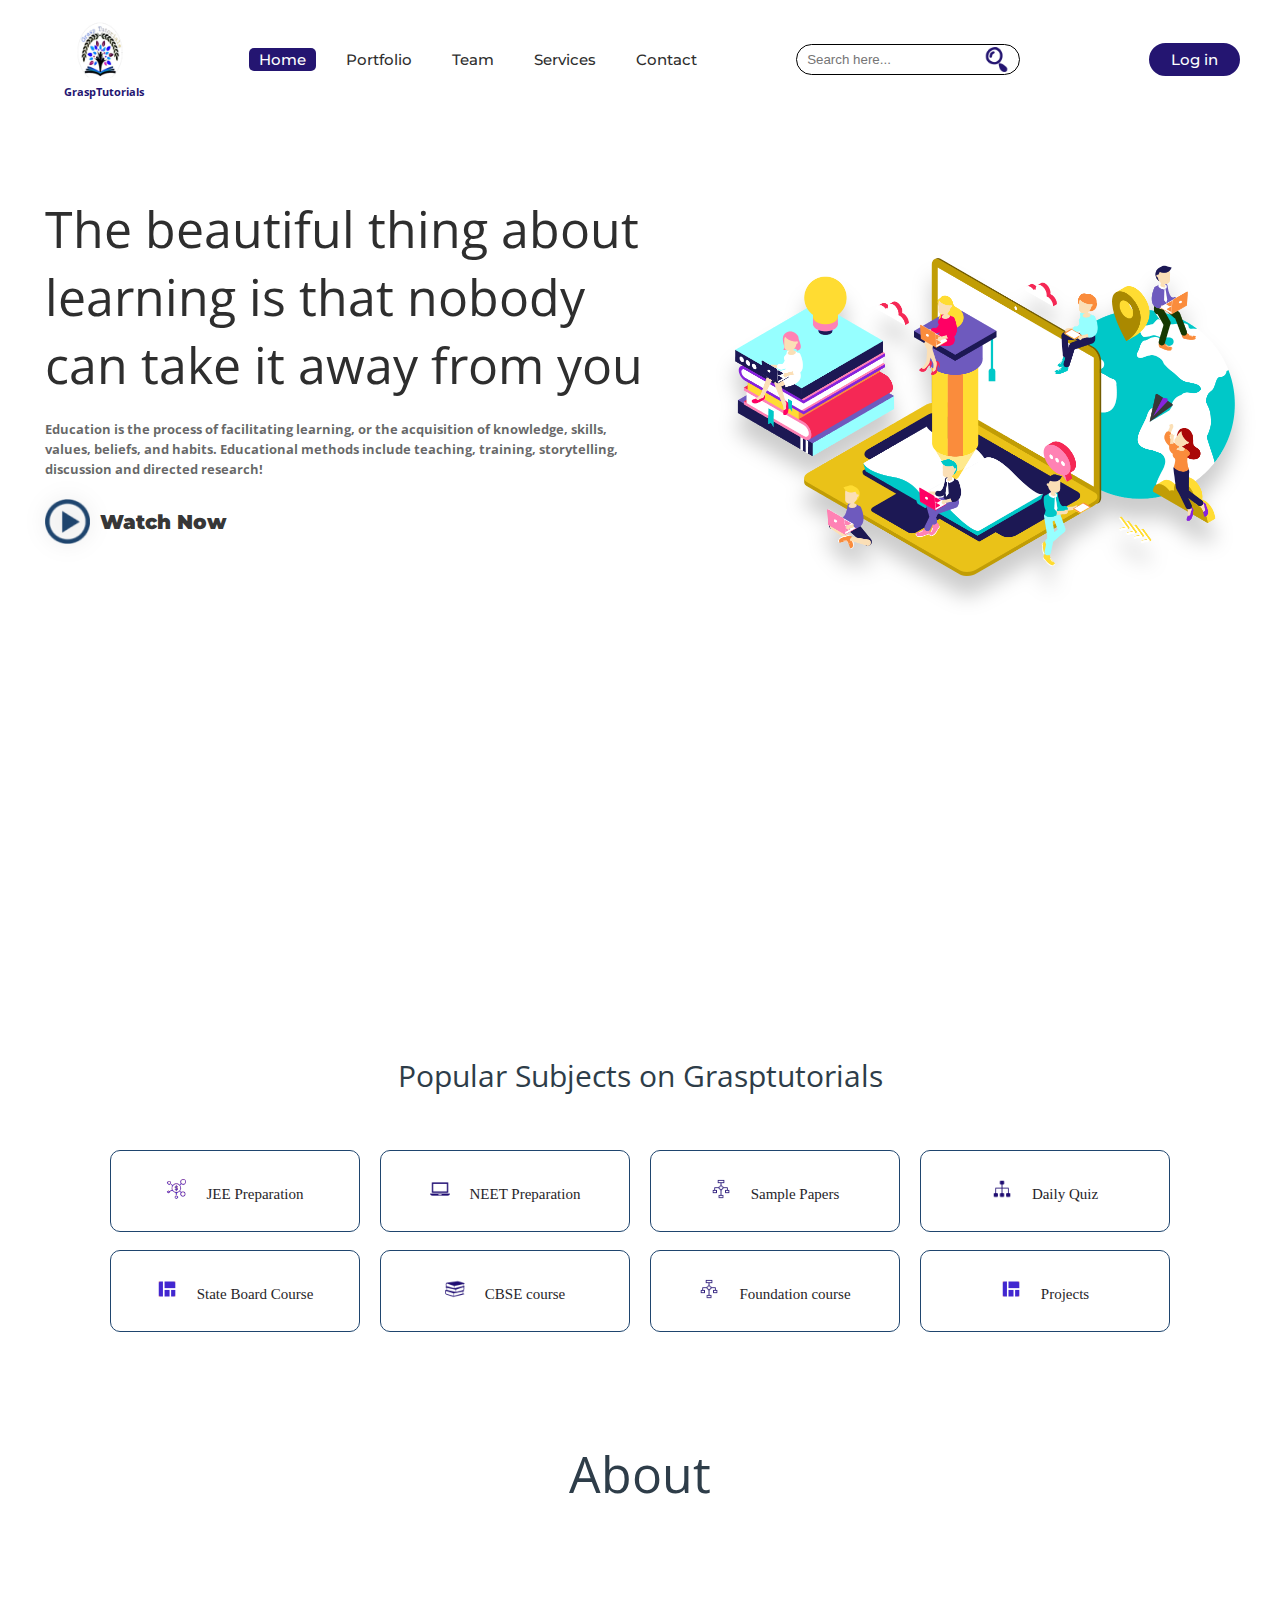
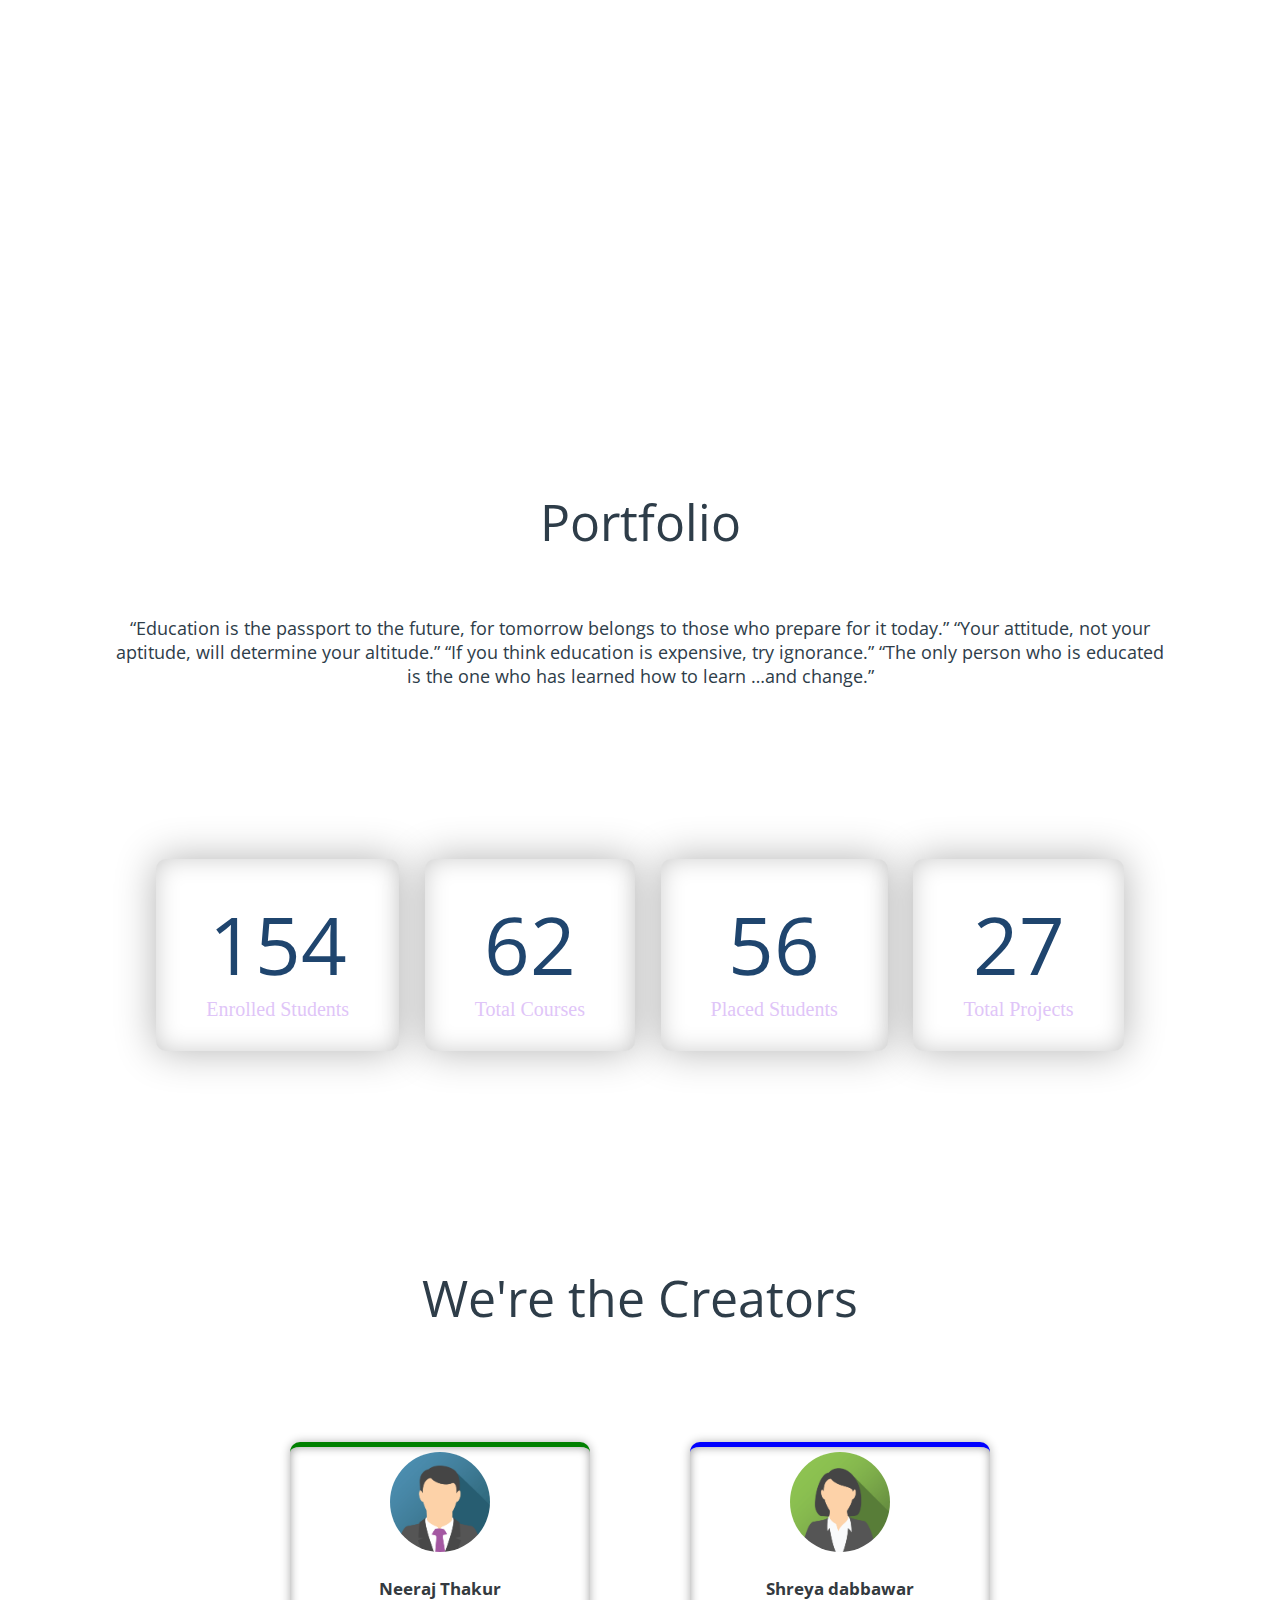
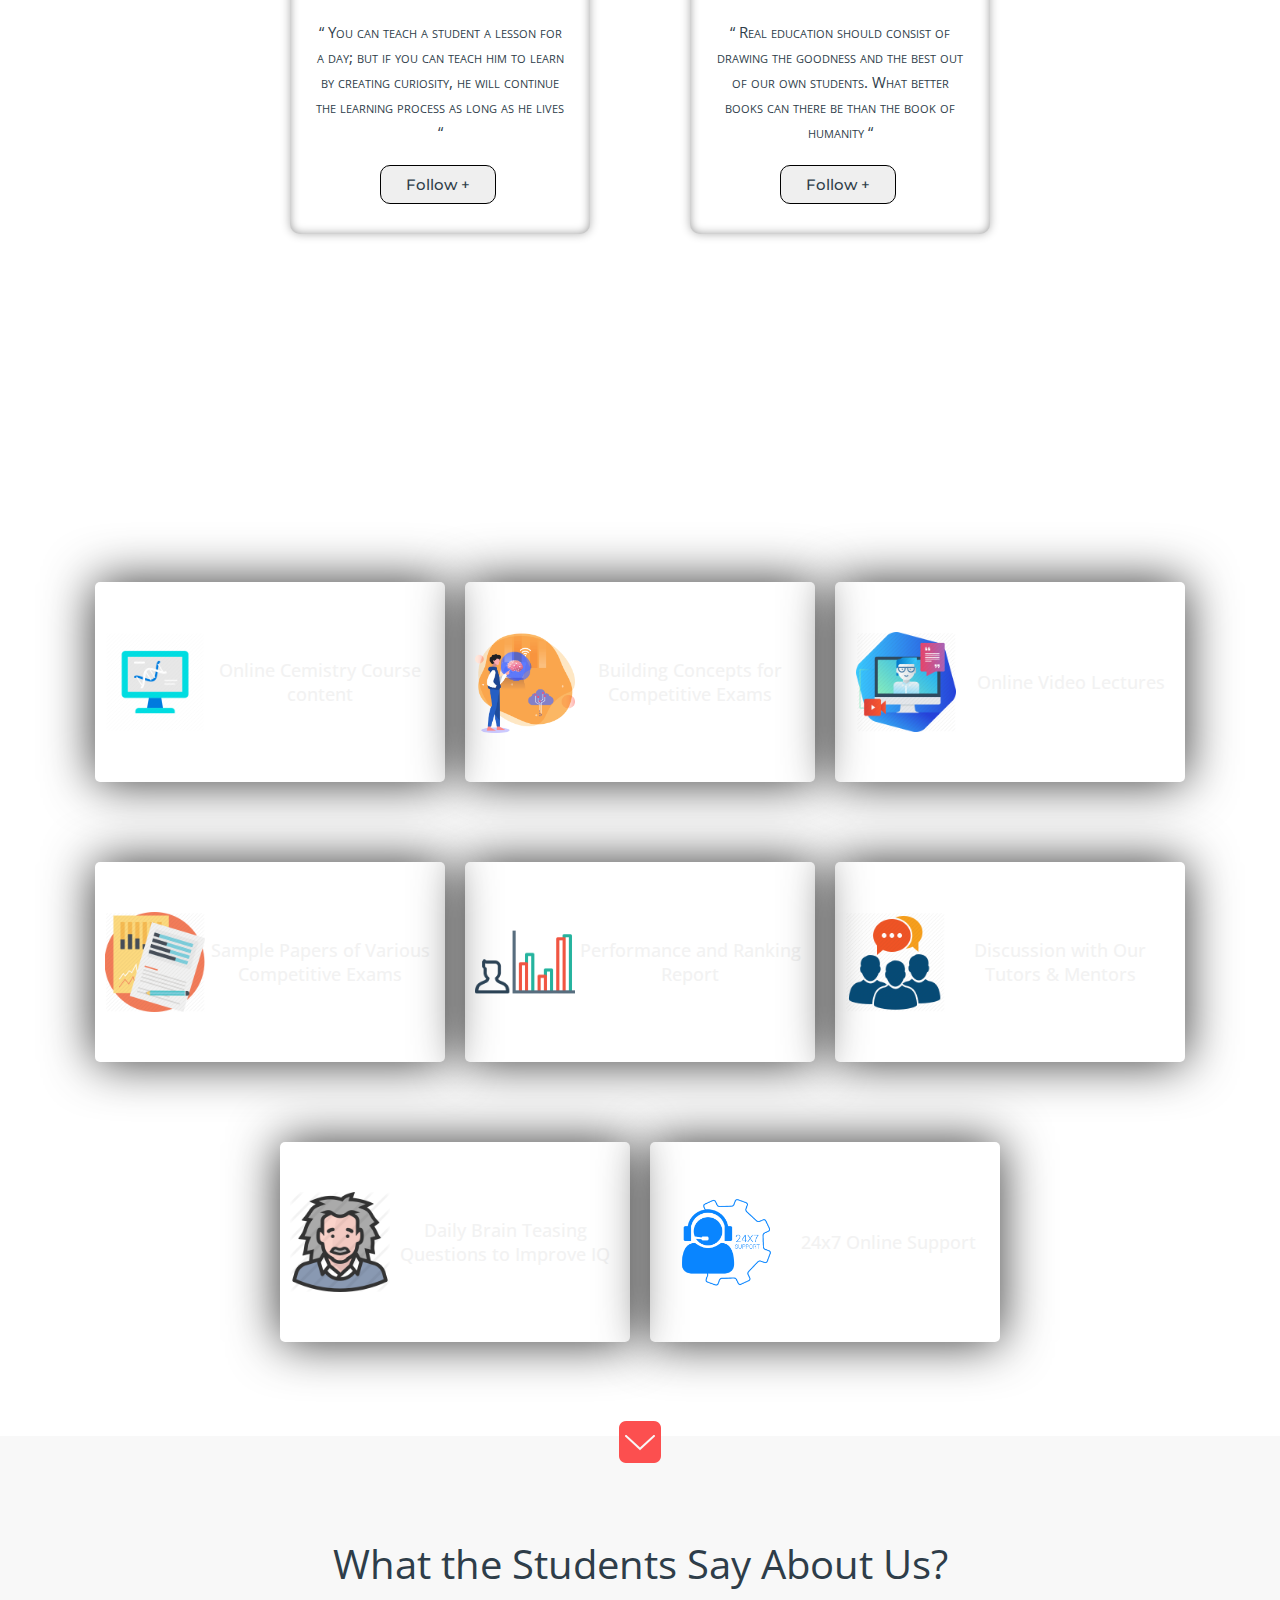
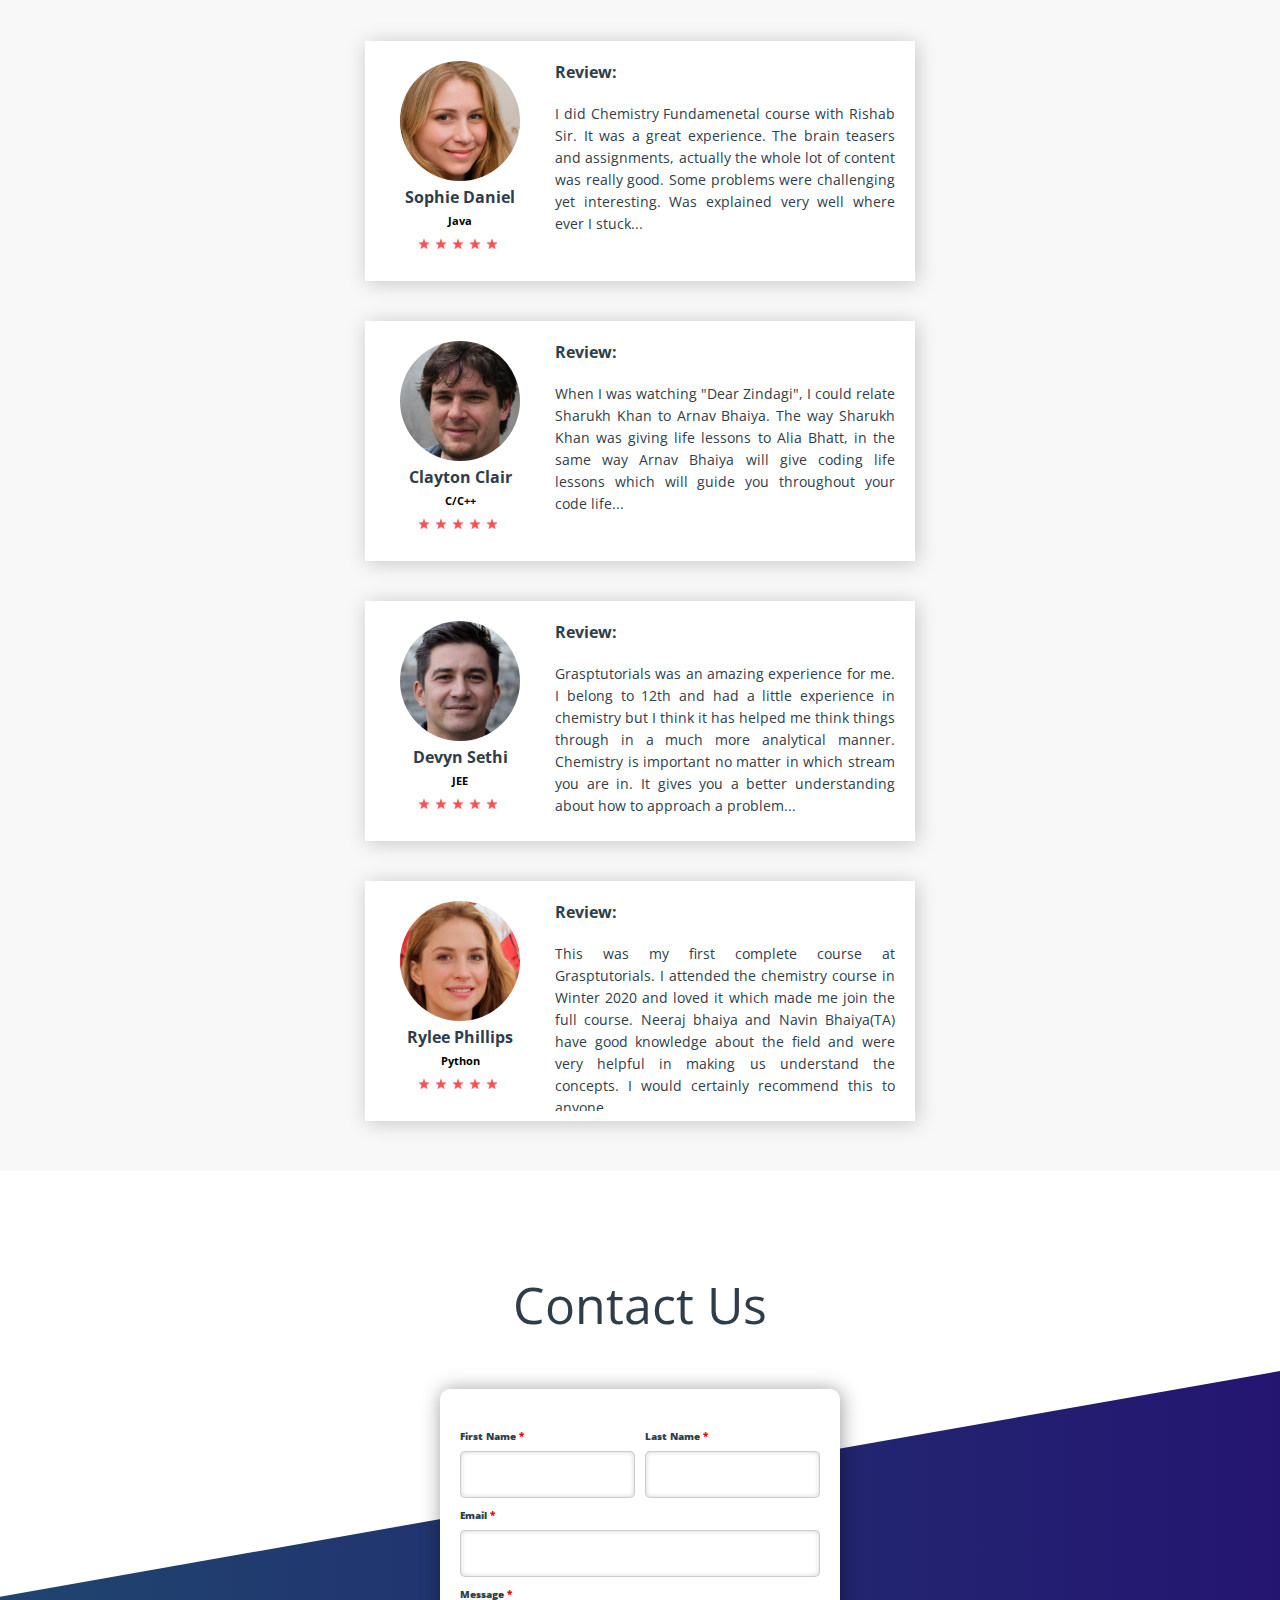
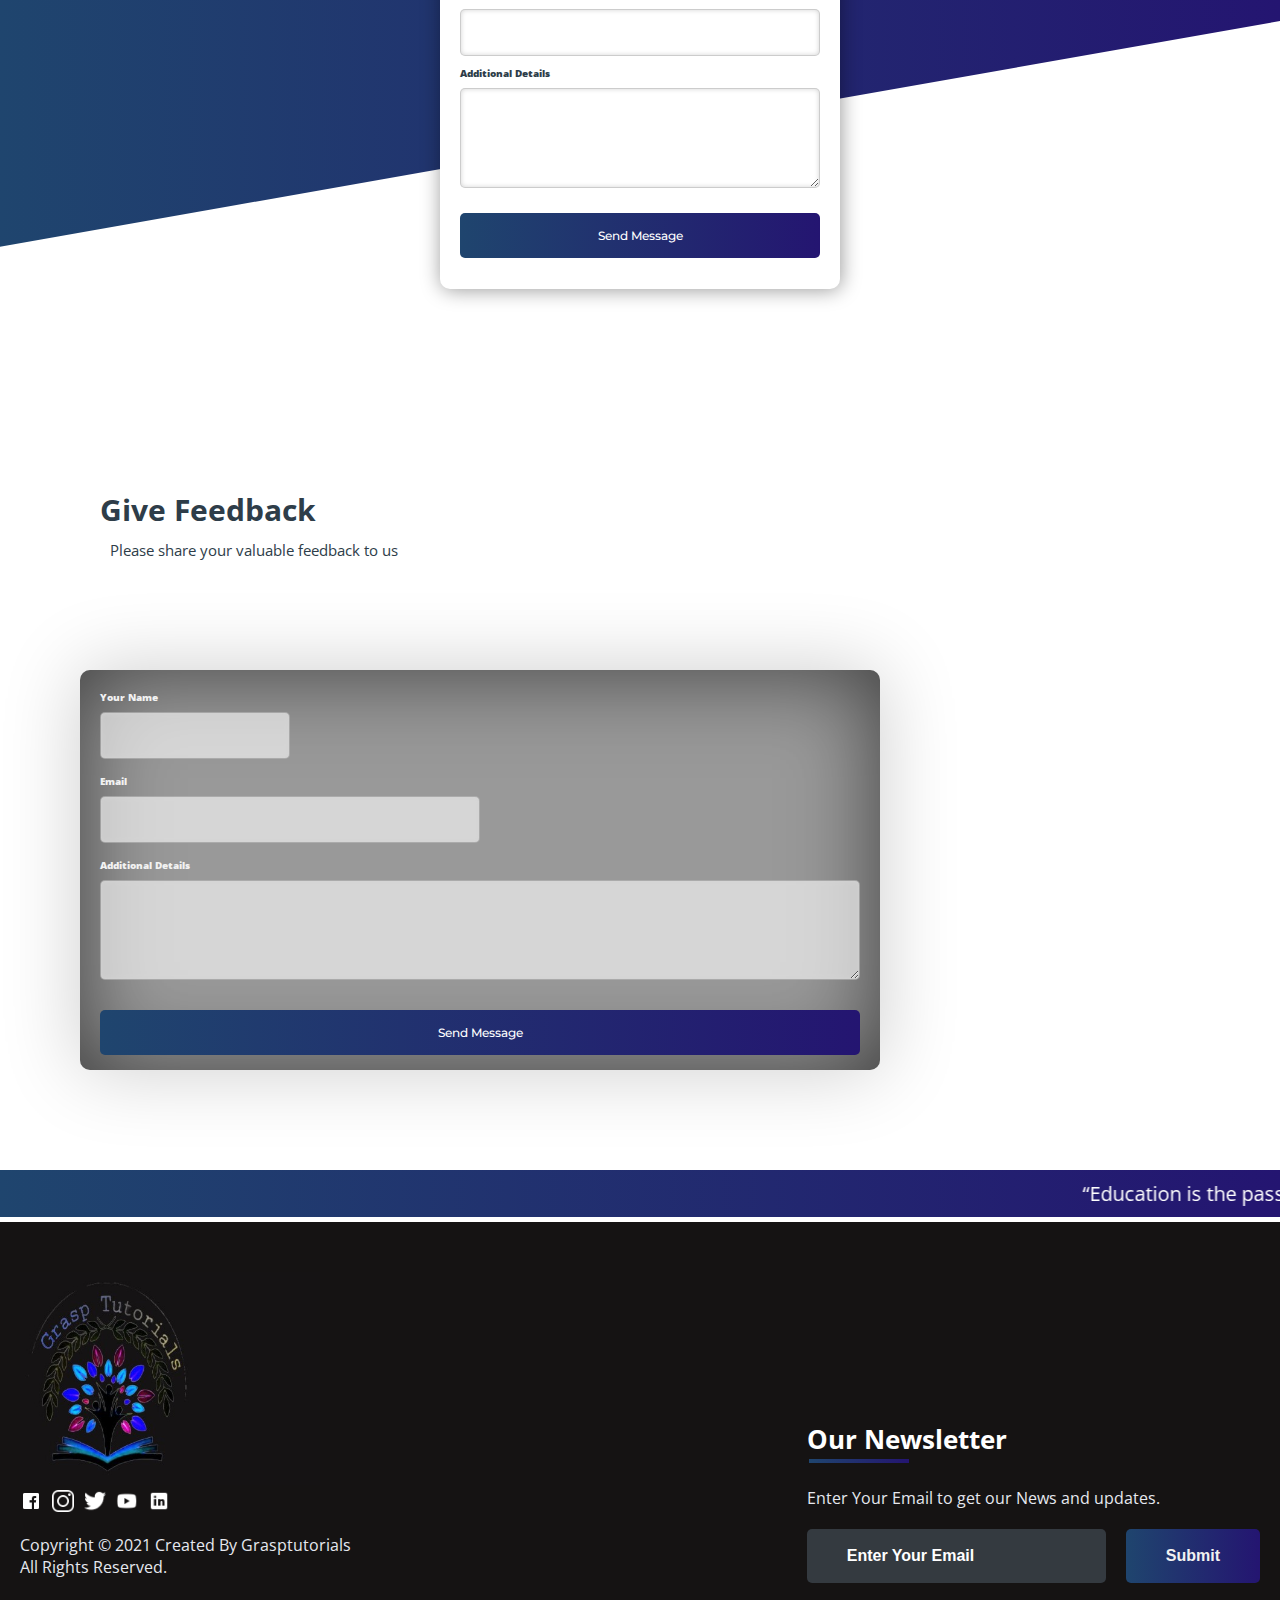
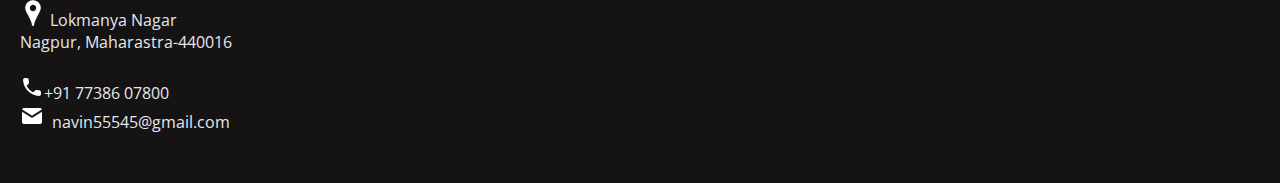
==== index.html @ 87dddb69 "neerajChanges in colour" ====
<!DOCTYPE html>
<html>
<head>
	<link rel="shortcut icon" type="png" href="images/icon/favi.png">
	<meta charset="utf-8">
	<meta http-equiv="X-UA-Comaptible" content="IE=edge">
	<title>Grasptutorials</title>
	<meta name="desciption" content="">
	<meta name="viewport" content="width=device-width, initial-scale=1">
	<link rel="stylesheet" type="text/css" href="style.css">
	<script type="text/javascript" src="script.js"></script>
	<script src="https://code.jquery.com/jquery-3.2.1.js"></script>
	<script>
		$(window).on('scroll', function(){
  			if($(window).scrollTop()){
  			  $('nav').addClass('black');
 			 }else {
 		   $('nav').removeClass('black');
 		 }
		})
	</script>
</head>
<body>
<!-- Navigation Bar -->
	<header id="header">
		<nav>
			<div class="logo"><img src="images/icon/logo321.jpg" alt="logo">
				<h6 style="color: #241571; font-weight: bolder;">&nbsp; &nbsp;&nbsp; &nbsp;&nbsp; GraspTutorials</h6>
			</div>
			<ul>
				<li><a class="active" href="">Home</a></li>
				<li><a href="#portfolio_section">Portfolio</a></li>
				<li><a href="#team_section">Team</a></li>
				<li><a href="#services_section">Services</a></li>
				<li><a href="#contactus_section">Contact</a></li>
			</ul>
			<div class="srch"><input type="text" class="search" placeholder="Search here..."><img src="images/icon/search-64.png" alt="search" onclick=slide()></div>
			<a class="get-started" href="login.html">Log in</a>
			<img src="images/icon/menu.png" class="menu" onclick="sideMenu(0)" alt="menu">
		</nav>
		<div class="head-container">
			<div class="quote">
				<p>The beautiful thing about learning is that nobody can take it away from you</p>
				<h5>Education is the process of facilitating learning, or the acquisition of knowledge, skills, values, beliefs, and habits. Educational methods include teaching, training, storytelling, discussion and directed research!</h5>
				<div class="play">
					<img src="images/icon/Videoplay.png" alt="play"><span><a href="https://www.youtube.com" target="_blank">Watch Now</a></span>
				</div>
			</div>
			<div class="svg-image">
				<img src="images/extra/svg1.jpg" alt="svg">
			</div>
		</div>
		<div class="side-menu" id="side-menu">
			<div class="close" onclick="sideMenu(1)"><img src="images/icon/close.png" alt=""></div>
			<div class="user">
				<img src="images/creator/roshan.jpeg" alt="Username">
				<p>roshank9419</p>
			</div>
			<ul>
				<li><a href="#about_section">About</a></li>
				<li><a href="#portfolio_section">Portfolio</a></li>
				<li><a href="#team_section">Team</a></li>
				<li><a href="#services_section">Services</a></li>
				<li><a href="#contactus_section">Contact</a></li>
				<li><a href="#feedBACK">Feedback</a></li>
			</ul>
		</div>
	</header>


<!-- Some Popular Subjects -->
	<div class="title">
		<span>Popular Subjects on Grasptutorials</span>
	</div>
	<br><br>
	<div class="course">
		<center><div class="cbox">
		<div class="det"><a href="subjects/jee.html"><img src="images/courses/d2.png">JEE Preparation</a></div>
		<div class="det"><a href="subjects/gate.html"><img src="images/courses/Paper1.png">NEET Preparation</a></div>
		<div class="det"><a href="subjects/jee.html#sample_papers"><img src="images/courses/algo1.png">Sample Papers</a></div>
		<div class="det"><a href="subjects/quiz.html"><img src="images/courses/computer2.png">Daily Quiz</a></div>
		</div></center>
		<div class="cbox">
		<div class="det"><a href="subjects/computer_courses.html"><img src="images/courses/projects1.png">State Board Course</a></div>
		<div class="det"><a href="subjects/computer_courses.html#data"><img src="images/courses/data1.png">CBSE course</a></div>
		<div class="det"><a href="subjects/computer_courses.html#algo"><img src="images/courses/algo1.png">Foundation course</a></div>
		<div class="det det-last"><a href="subjects/computer_courses.html#projects"><img src="images/courses/projects1.png">Projects</a></div>
		</div>
	</div>

	
<!-- ABOUT -->
	<div class="diffSection" id="about_section">
		<center><p style="font-size: 50px; padding: 100px">About</p></center>
		<div class="about-content">
				<div class="side-image">
					<img class="sideImage" src="images/extra/e3.jpg">
				</div>
				<div class="side-text">
					<h2>What you think about us ?</h2>
					<p>Education is the process of facilitating learning, or the acquisition of knowledge, skills, values, beliefs, and habits. Educational methods include teaching, training, storytelling, discussion and directed research.<br>We are team of Grasptutorials, teaching chemistry to students to succeed in their career <br>Using HTML(HyperText Markup Language), CSS(Cascading Style Sheet), JavaScript, we can make learning more easier and in a interesting way.</p>
				</div>
		</div>
	</div>


<!-- PORTFOLIO -->
	<div class="diffSection" id="portfolio_section">
		<center><p style="font-size: 50px; padding: 100px; padding-bottom: 40px;">Portfolio</p></center>
		<div class="content">
			<p>
				“Education is the passport to the future, for tomorrow belongs to those who prepare for it today.” “Your attitude, not your aptitude, will determine your altitude.” “If you think education is expensive, try ignorance.” “The only person who is educated is the one who has learned how to learn …and change.”
			</p>
		</div>
	</div>
	<div class="extra">
		<p>We're increasing this data every year</p>
		<div class="smbox">
		<span><center><div class="data">154</div><div class="det">Enrolled Students</div></center></span>
		<span><center><div class="data">62</div><div class="det">Total Courses</div></center></span>
		<span><center><div class="data">56</div><div class="det">Placed Students</div></center></span>
		<span><center><div class="data">27</div><div class="det">Total Projects</div></center></span>
		</div>
	</div>


<!-- TEAM -->
	<div class="diffSection" id="team_section">
		<center><p style="font-size: 50px; padding-top: 100px; padding-bottom: 60px;">We're the Creators</p></center>
		<div class="totalcard">
			<div class="card">
				<center><img src="images/creator/img_avatar.png"></center>
				<center><div class="card-title">Neeraj Thakur</div>
				<div id="detail">
					<p>“ You can teach a student a lesson for a day; but if you can teach him to learn by creating curiosity, he will continue the learning process as long as he lives “</p>
					<div class="duty"></div>
					<a href="https://www.linkedin.com/in/neeraj-thakur-763150193/" target="_blank"><button class="btn-roshan">Follow +</button></a>
				</div>
				</center>
			</div>
			<div class="card">
				<center><img src="images/creator/img_avatar2.png"></center>
				<center><div class="card-title">Shreya dabbawar</div>
				<div id="detail">
					<p>“ Real education should consist of drawing the goodness and the best out of our own students. What better books can there be than the book of humanity “</p>
					<div class="duty"></div>
					<a href="https://www.linkedin.com/in/neeraj-thakur-763150193/" target="_blank"><button class="btn-akhil">Follow +</button></a>
				</div>
				</center>
			</div>
		</div>
	</div>


<!-- SERVICES -->
	<div class="service-swipe">
		<div class="diffSection" id="services_section">
		<center><p style="font-size: 50px; padding: 100px; padding-bottom: 40px; color: #fff;">Services</p></center>
		</div>
		<a href="subjects/computer_courses.html"><div class="s-card"><img src="images/icon/computer-courses.png"><p> Online Cemistry Course content</p></div></a>
		<a href="subjects/jee.html"><div class="s-card"><img src="images/icon/brainbooster.png"><p>Building Concepts for Competitive Exams</p></div></a>
		<a href="#"><div class="s-card"><img src="images/icon/online-tutorials.png"><p>Online Video Lectures</p></div></a>
		<a href="subjects/jee.html#sample_papers"><div class="s-card"><img src="images/icon/papers.jpg"><p>Sample Papers of Various Competitive Exams</p></div></a>
		<a href="#"><div class="s-card"><img src="images/icon/p3.png"><p>Performance and Ranking Report</p></div></a>
		<a href="#contactus_section"><div class="s-card"><img src="images/icon/discussion.png"><p>Discussion with Our Tutors & Mentors</p></div></a>
		<a href="subjects/quiz.html"><div class="s-card"><img src="images/icon/q1.png"><p>Daily Brain Teasing Questions to Improve IQ</p></div></a>
		<a href="#contactus_section"><div class="s-card"><img src="images/icon/help.png"><p>24x7 Online Support</p></div></a>
	</div>

<!-- Reviews by Students -->
<div id="makeitfull">
	<a href="#review_section"><img src="images/icon/makeitfull.png"></a>
</div>
<div class="review">
	<div class="diffSection" id="review_section">
		<center><p style="font-size: 40px; padding: 100px; padding-bottom: 40px; color: #2E3D49;">What the Students Say About Us?</p></center>
	</div>
	<div class="rev-container">
		<div class="rev-card">
			<div class="identity">
				<img src="images/creator/humanNotExist1.jpg"><p>Sophie Daniel</p>
				<h6>Java</h6>
				<div class="rating"><img src="images/icon/star.png"><img src="images/icon/star.png"><img src="images/icon/star.png"><img src="images/icon/star.png"><img src="images/icon/star.png"></div>
			</div>
			<div class="rev-cont">
				<p id="title">Review:</p>
				<p id="content">
					I did Chemistry Fundamenetal course with Rishab Sir. It was a great experience. The brain teasers and assignments, actually the whole lot of content was really good. Some problems were challenging yet interesting. Was explained very well where ever I stuck...
				</p>
			</div>
		</div>
		<div class="rev-card">
			<div class="identity">
				<img src="images/creator/humanNotExist2.jpg"><p>Clayton Clair</p>
				<h6>C/C++</h6>
				<div class="rating"><img src="images/icon/star.png"><img src="images/icon/star.png"><img src="images/icon/star.png"><img src="images/icon/star.png"><img src="images/icon/star.png"></div>
			</div>
			<div class="rev-cont">
				<p id="title">Review:</p>
				<p id="content">
					When I was watching "Dear Zindagi", I could relate Sharukh Khan to Arnav Bhaiya. The way Sharukh Khan was giving life lessons to Alia Bhatt, in the same way Arnav Bhaiya will give coding life lessons which will guide you throughout your code life...
				</p>
			</div>
		</div>
		<div class="rev-card">
			<div class="identity">
				<img src="images/creator/humanNotExist3.jpg"><p>Devyn Sethi</p>
				<h6>JEE</h6>
				<div class="rating"><img src="images/icon/star.png"><img src="images/icon/star.png"><img src="images/icon/star.png"><img src="images/icon/star.png"><img src="images/icon/star.png"></div>
			</div>
			<div class="rev-cont">
				<p id="title">Review:</p>
				<p id="content">
					Grasptutorials was an amazing experience for me. I belong to 12th and had a little experience in chemistry but I think it has helped me think things through in a much more analytical manner. Chemistry is important no matter in which stream you are in. It gives you a better understanding about how to approach a problem...
				</p>
			</div>
		</div>
		<div class="rev-card">
			<div class="identity">
				<img src="images/creator/humanNotExist4.jpg"><p>Rylee Phillips</p>
				<h6>Python</h6>
				<div class="rating"><img src="images/icon/star.png"><img src="images/icon/star.png"><img src="images/icon/star.png"><img src="images/icon/star.png"><img src="images/icon/star.png"></div>
			</div>
			<div class="rev-cont">
				<p id="title">Review:</p>
				<p id="content">
					This was my first complete course at Grasptutorials. I attended the chemistry course in Winter 2020 and loved it which made me join the full course. Neeraj bhaiya and Navin Bhaiya(TA) have good knowledge about the field and were very helpful in making us understand the concepts. I would certainly recommend this to anyone...
				</p>
			</div>
		</div>
	</div>
</div>

<!-- CONTACT US -->
	<div class="diffSection" id="contactus_section">
		<center><p style="font-size: 50px; padding: 100px">Contact Us</p></center>
		<div class="csec"></div>
		<div class="back-contact">
			<div class="cc">
			<form action="mailto:navin55545@gmail.com" method="post" enctype="text/plain">
				<label>First Name <span class="imp">*</span></label><label style="margin-left: 185px">Last Name <span class="imp">*</span></label><br>
				<center>
				<input type="text" name="" style="margin-right: 10px; width: 175px" required="required"><input type="text" name="lname" style="width: 175px" required="required"><br>
				</center>
				<label>Email <span class="imp">*</span></label><br>
				<input type="email" name="mail" style="width: 100%" required="required"><br>
				<label>Message <span class="imp">*</span></label><br>
				<input type="text" name="message" style="width: 100%" required="required"><br>
				<label>Additional Details</label><br>
				<textarea name="addtional"></textarea><br>
				<button type="submit" id="csubmit">Send Message</button>
			</form>
			</div>
		</div>
	</div>


<!-- FEEDBACK -->
	<div class="title2" id="feedBACK">
		<span>Give Feedback</span>
		<div class="shortdesc2">
			<p>Please share your valuable feedback to us</p>
		</div>
	</div>

	<div class="feedbox">
		<div class="feed">
			<form action="mailto:roshank9419@gmail.com" method="post" enctype="text/plain">
				<label>Your Name</label><br>
				<input type="text" name="" class="fname" required="required"><br>
				<label>Email</label><br>
				<input type="email" name="mail" required="required"><br>
				<label>Additional Details</label><br>
				<textarea name="addtional"></textarea><br>
				<button type="submit" id="csubmit">Send Message</button>
			</form>
		</div>
	</div>

<!-- Sliding Information -->
	<marquee style="background: linear-gradient(to right, #1F456E, #241571); margin-top: 50px;" direction="left" onmouseover="this.stop()" onmouseout="this.start()" scrollamount="20"><div class="marqu">“Education is the passport to the future, for tomorrow belongs to those who prepare for it today.” “Your attitude, not your aptitude, will determine your altitude.” “If you think education is expensive, try ignorance.” “The only person who is educated is the one who has learned how to learn …and change.”</div></marquee>

<!-- FOOTER -->
	<footer>
		<div class="footer-container">
			<div class="left-col">
				<img src="images/icon/logo321-removebg-preview.jpg" style="width: 300px;">
				<div class="logo"></div>
				<div class="social-media">
					<a href="#"><img src="images/icon\fb.png"></a>
					<a href="#"><img src="images/icon\insta.png"></a>
					<a href="#"><img src="images/icon\tt.png"></a>
					<a href="#"><img src="images/icon\ytube.png"></a>
					<a href="#"><img src="images/icon\linkedin.png"></a>
				</div><br><br>
				<p class="rights-text">Copyright © 2021 Created By Grasptutorials<br> All Rights Reserved.</p>
				<br><p><img src="images/icon/location.png"> Lokmanya Nagar <br>Nagpur, Maharastra-440016</p><br>
				<p><img src="images/icon/phone.png">+91 77386 07800<br><img src="images/icon/mail.png">&nbsp; navin55545@gmail.com </p>
			</div>
			<div class="right-col">
				<h1 style="color: #fff">Our Newsletter</h1>
				<div class="border"></div><br>
				<p>Enter Your Email to get our News and updates.</p>
				<form class="newsletter-form">
					<input class="txtb" type="email" placeholder="Enter Your Email">
					<input class="btn" type="submit" value="Submit">
				</form>
			</div>
		</div>
	</footer>

</body>
</html>
---- style.css ----
@import url('https://fonts.googleapis.com/css?family=Montserrat:500&display=swap');
@import url('https://fonts.googleapis.com/css?family=Dancing+Script&display=swap');
@import url('https://fonts.googleapis.com/css?family=Open+Sans&display=swap');

* {
	box-sizing: border-box;
	margin: 0;
	padding: 0;
}

html {
	scroll-behavior: smooth;
}
body {
	background: #FFF;
	font-family: 'Open Sans', sans-serif;
}

header {
	height: 90vh;
	/* background: #000; */
}
.black {
	box-shadow: 0 2px 10px rgba(0, 0, 0, 0.5);
}
nav {
	padding-top: 20px;
	padding-bottom: 20px;
	top: 0;
	position: fixed;
	display: flex;
	width: 100%;
	z-index: 1000;
	background: #fff;
	justify-content: space-around;
	transition: 1.5s;
	align-items: center;
}
nav ul {
	display: flex;
	align-items: center;
}
nav ul li {
	list-style: none;
	margin: 5px 10px;
}
nav ul li a {
	padding: 2px 10px;
	color: #2e2e2e;
	cursor: pointer;
	transition: .5s;
	text-decoration: none;
}
nav ul li a:hover {
	color: #fff;
	border-radius: 5px;
	background: #241571;
}
.active {
	color: #fff;
	border-radius: 5px;
	background: #241571;
}
.srch {
	padding: 2px 10px;
	display: flex;
	/* align-items: center; */
	justify-content: center;
	/* background: #0066ff; */
	border: 1px solid;
	border-radius: 20px;
}
.srch img {
	width: 25px;
	cursor: pointer;
}
.srch .search {
	/* padding: 2px 10px; */
	outline: none;
	border: none;
	background: transparent;
}

.get-started {
	margin-left: 50px;
	padding: 5px 20px;
	border: 2px solid #241571;
	border-radius: 20px;
	text-decoration: none;
	
	transition: .5s;
	background-color: #241571;
	color: #fff;
}
.get-started:hover {
	color: #2e2e2e;
	background: #fff;
}
.logo img{
	width: 120px;
	cursor: pointer;
	transition: all 1s;
}

a, button {
	float: left;
	font-family: "Montserrat", sans-serif;
	font-weight: 500;
	font-size: 15px;
	color: #2E3D49;
	display: block;
	text-decoration: none;
	text-align: center;
}
.head-container {
	margin-top: 245px;
	display: flex;
	flex-wrap: wrap;
	align-items: center;
	justify-content: space-around;
}
.quote {
	width: 600px;
	transform: translateY(-50px);
}
.quote h5 {
	margin-top: 20px;
	color: #0009;
	line-height: 20px;
}
.quote p {
	font-size: 50px;
	color: #2e2e2e;
}
.quote .play {
	margin-top: 20px;
	display: flex;
	/* justify-content: center; */
	align-items: center;
}
.quote .play img {
	width: 45px;
	cursor: pointer;
	filter: drop-shadow(0 0 10px #0002);
}
.quote .play span a{
	margin-left: 10px;
	font-size: 20px;
	font-weight: 900;
	color: rgba(0, 0, 0, 0.8);
	cursor: pointer;
}
.svg-image img{
	width: 500px;
	filter: drop-shadow(0 20px 10px rgba(0,0,0,0.2));
}

/* SIDE MENU */
.menu {
	cursor: pointer;
	width: 25px;
	display: none;
}
.side-menu {
	width: 100%;
	height: 100%;
	background: rgba(182, 33, 90, 0.993);
	position: absolute;
	top: 0;
	transition: .8s;
	z-index: 2000;
	transform: translateX(-100%);
}
.side-menu ul {
	margin-top: 35%;
	display: flex;
	flex-direction: column;
	justify-content: center;
	/* background: #FA4B37; */
}
.side-menu ul li {
	list-style: none;
	/* background: #009900; */
	display: flex;
	justify-content: center;
	align-items: center;
	/* border-bottom: 1px solid #fff; */
	/* padding: 10px 0px; */
}
.side-menu ul li:hover a{
	background: #fff;
	color: #241571;
}
.side-menu ul li a{
	color: #FFF;
	width: 100%;
	font-size: 1em;
	/* background: #2E3D49; */
	text-decoration: none;
	padding: 15px 0px;
}
.close img{
	float: right;
	width: 35px;
	cursor: pointer;
	margin: 10px;
}
.user {
	display: flex;
	justify-content: center;
	align-items: center;
	margin-top: 10%;
}
.user img {
	width: 60px;
	border-radius: 50%;
	border: 2px solid #fff;
	filter: drop-shadow(0 10px 20px #0004);
	margin-right: 30px;
	cursor: pointer;
}
.user p {
	color: #fff;
	cursor: pointer;
}
.user img, .user p {
	opacity: 1;
}
/*Common things in all sections*/
#about_section, #portfolio_section, #team_section, #services_section, #contactus_section {
	font-family: 'Open Sans', sans-serif;
	color: #2E3D49;
	position: relative;
}
.diffSection {
	width: 100%;
	/*position: relative;*/
	justify-content: center;
	align-items: center;
}
.diffSection .content {
	margin: 10px;
	text-align: center;
	padding: 10px 100px;
	font-size: 1.1em;
}

/*PORTFOLIO*/
.extra {
	width: 100%;
}
.extra p {
	padding: 30px;
	padding-bottom: 150px;
	font-size: 50px;
	text-align: center;
	color: #fff;
	background-image: linear-gradient(rgba(0,0,0,0),rgba(0,0,0,0.7)),url("images/extra/b1.jpg");
	background-size: cover;
	background-attachment: fixed;
	font-family: cursive;
	z-index: -9;
}
.smbox {
	display: flex;
	flex-wrap: wrap;
	transform: translateY(-100px);
	justify-content: center;
}
.smbox span {
	margin: 1%;
	background: #fff;
	box-shadow: inset 0px 0px 25px rgba(0,0,0,0.2),
						0 0 40px rgba(0,0,0,0.3);
	border-radius: 10px;
	padding: 30px 50px;
	cursor: pointer;
}
.smbox span:hover {
	transform: scale(1.3);
	transition: .5s ease;
}
.smbox .data {
	font-size: 80px;
	color: #1F456E;	
}
.smbox .det {
	font-size: 20px;
	color: #dfc5f8;
	font-family: cursive;
}

/*Title*/
.title {
	 margin-top: 0px; 
	font-family: 'Open Sans', sans-serif;
	font-size: 30px;
	text-align: center;
	color: #2E3D49;
}

/*ABOUT*/
.about-content {
	width: 100%;
	position: relative;
	justify-content: center;
	flex-wrap: wrap;
	display: flex;
	align-items: center;
}
.about-content .side-text {
	width: 550px;
	padding: 50px 40px;
	background: #fff;
	box-shadow: 2px 0 100px rgba(0,0,0,0.3);
	border-radius: 5px;
	text-align: justify;
	line-height: 22px;
	opacity: 0;
	transform: translateX(-100px);
	transition: 1s ease-in-out;
}
.about-content .side-text-appear {
	opacity: 1;
	transform: translateX(0px);
}
.about-content .side-text h2 {
	padding: 10px;
}
.about-content .side-text p {
	padding: 10px;
}
.about-content .side-image img {
	width: 90%;
	border-radius: 5px;
}
.sideImage {
	transform: translateX(100px);
	opacity: 0;
	transition: .8s ease-in-out;
}
.sideImage-appear {
	opacity: 1;
	transform: translateX(0px);
}

/*POPULAR SUBJECTS*/
.cbox {
	position: relative;
	width: 100%;
	display: inline-flex;
	flex-wrap: wrap;
	justify-content: center;
}
.cbox .det {
	width: 250px;
	height: 80px;
	margin: 10px;
	background: #fff;
	cursor: pointer;
}
.cbox .det a{
	justify-content: space-around;
	width: 250px;
	padding: 28px;
	border-radius: 10px;
	border: 1px solid #1F456E;
	font-size: 15px;
	color: #272529;
	font-family: cursive;
	text-decoration: none;
}
.cbox .det a:hover {
	background: linear-gradient(to right, #1F456E, #241571);
	color: white;
}
.cbox .det a:hover img{
	filter: brightness(100);
}
.cbox img {
	width: 20px;
	margin-right: 20px;
}

/*TEAM SECTION*/
.totalcard {
	width: 100%;
	display: flex;
	flex-wrap: wrap;
	align-items: center;
	justify-content: center;
	margin-bottom: 50px;
}
.totalcard .card {
	margin: 50px;
	width: 300px;
	border-radius: 10px;
	background: #fff;
}
.totalcard .card{
	box-shadow: inset 0 0 10px rgba(0,0,0,0.4),
					0 0 10px rgba(0,0,0,0.3);
}
.card:nth-child(1){
	border-top: 5px solid green;
}
.card:nth-child(2){
	border-top: 5px solid blue;
}
.card:nth-child(1):hover {
	box-shadow: inset 0px 0px 10px rgba(0,255,0,0.5),
				1px 1px 30px rgba(0,255,0,0.5);
}
.card:nth-child(2):hover {
	box-shadow: inset 0px 0px 10px rgba(0,0,255,0.5),
				1px 1px 30px rgba(0,0,255,0.5);
}
.totalcard .card img {
	width: 100px;
	height: 100px;
	margin-top: 5px;
	cursor: pointer;
	border-radius: 50px;
	transition-duration: .8s;
}
.totalcard .card img:hover {
	transform: scale(3.5);
	border-radius: 0;
	box-shadow: 0 0 20px rgba(0,0,0,0.5);
}
#detail p{
	font-size: 15px;
	line-height: 25px;
	font-variant: small-caps;
	text-align: center;
	margin: 25px;
	margin-bottom: 0px;
	margin-top: 0px;
}
#detail button {
	outline: none;
	border-radius: 10px;
	border-style: none;
	border: 1px solid black;
	padding: 9px 25px;
	cursor: pointer;
	transition-duration: .4s;
}
#detail a {
	bottom: 80px;
	text-decoration: none;
	margin-bottom: 30px;
	margin-top: 20px;
	margin-left: 90px;
	align-self: center;
}
.btn-roshan:hover {
	background: rgba(0,255,0,0.7);
	color: #fff;
}
.btn-roshan2:hover {
	background: rgba(0,0,255,0.5);
	color: #fff;
}
.card-title {
	font-size: 17px;
	color: #343A40;
	padding: 20px;
	font-weight: 700;
}

/*Service Section*/
/*Service Section*/
.service-swipe {
	display: flex;
	flex-wrap: wrap;
	justify-content: center;
	align-items: center;
	background-image: linear-gradient(rgba(0,0,0,0),rgba(0,0,0,0.7)),url("images/extra/b3.jpg");
	background-size: cover;
	background-attachment: fixed;
}
.service-swipe .s-card img {
	width: 100px;
}
.service-swipe a {
	padding: 0;
	margin: 40px 10px;
}
.service-swipe .s-card {
	display: flex;
	justify-content: space-around;
	padding: 10px;
	align-items: center;
	text-align: center;
	width: 350px;
	height: 200px;
	box-shadow: inset 0 0 20px rgba(255,255,255,0.05),
					0 0 50px rgba(0,0,0,0.8);
	border-radius: 5px;
	cursor: pointer;
	transition-duration: .5s;
}
.service-swipe .s-card p {
	color: #f2f2f2;
	font-size: 1.2em;
	font-family: 'Open Sans',sans-serif;
}
.service-swipe .s-card:hover {
	box-shadow: 0 0 50px rgba(255,255,255,0.8);
	transform: translateY(-10px);
}

/*Contact Us Section*/
.csec {
	background: linear-gradient(to right, #1F456E, #241571);
	background-attachment: fixed; 
	position: absolute;
	width: 100%;
	height: 250px;
	top: 200px;
	content: '';
	transform-origin: top right;
	transform: skewY(-10deg);
	z-index: -1;
}
.back-contact {
	margin-top: 0px;
	transform: translateY(-50px);
	display: flex;
	align-items: center;
	justify-content: space-around;
}
.cc {
	height: 400px;
	width: 400px;
	height: 500px;
	border-radius: 10px;
	justify-content: center;
	box-shadow: 1px 1px 20px rgba(0,0,0,0.4);
	background: #fff;
}
.cc form {
	margin: 5%;
	margin-top: 40px;
	width: 90%;
	height: 90%;
}
.cc form label {
	position: absolute;
	color: #2E3D49;
	font-size: 10px;
	font-weight: 800;
}
.cc form input {
	padding: 15px;
	margin-bottom: 10px;
	border-radius: 5px;
	box-shadow: inset 0 0 5px lightgray;
	border: 1px solid rgba(0,0,0,0.2);
	outline: none;
	color: #2E3D49;
	font-weight: 600;
}
.imp {
	color: red;
}
form textarea {
	width: 100%;
	height: 100px;
	box-shadow: inset 0 0 5px lightgray;
	border: 1px solid rgba(0,0,0,0.2);
	border-radius: 5px;
	outline: none;
	color: #2E3D49;
	font-weight: 600;
	padding: 15px;
}
#csubmit {
	margin-top: 20px; 
	background: linear-gradient(to right, #1F456E, #241571);
	border-radius: 5px;
	border-style: none;
	outline: none;
	width: 100%;
	padding: 15px 25px;
	color: #fff;
	font-size: 12px;
	cursor: pointer;
}

/*REVIEW SECTION*/
#makeitfull {
	display: flex;
	justify-content: center;
	transform: translateY(35px);
}
#makeitfull img {
	width: 50px;
}
.review {
	background: #F8F8F8;
	width: 100%;
}
.rev-container {
	padding: 10px 10%;
	display: flex;
	flex-wrap: wrap;
	justify-content: space-around;
}
.rev-container .rev-card {
	/*overflow: hidden;*/
	width: 550px;
	height: 240px;
	margin-bottom: 40px;
	background: #fff;
	display: flex;
	padding: 10px;
	box-shadow: 2px 2px 20px rgba(0,0,0,0.2);
}
.rev-card:hover {
	box-shadow: 1px 1px 5px rgba(0,0,0,0.2);
}
.identity {
	display: flex;
	flex-wrap: wrap;
	justify-content: center;
	padding: 10px;
}
.identity img {
	width: 120px;
	height: 120px;
	transition-duration: .8s;
	border-radius: 50%;
}
.identity img:hover {
	transform: scale(2.2);
	border-radius: 0px;
	box-shadow: 0 0 20px rgba(0,0,0,0.3);
}
.identity p {
	width: 150px;
	font-weight: bold;
	color: #2E3D49;
	text-align: center;
}
.identity h6 {
	width: 150px;
	text-align: center;
}
.identity .rating img {
	width: 12px;
	height: 12px;
	margin-right: 5px;
}
.rev-cont {
	overflow: hidden;
}
.rev-cont #title {
	padding: 10px;
	color: #2E3D49;
	font-weight: bold;
}
.rev-cont #content {
	padding: 10px;
	font-size: .9em;
	color: #2E3D49;
	line-height: 22px;
	text-align: justify;
}


/*FEEDBACK*/
.title2 {
	position: relative;
	margin-top: 150px;
	margin-left: 100px;
}
.title2 span{
	font-weight: 700;
	font-family: 'Open Sans', sans-serif;
	font-size: 30px;
	color: #2E3D49;
}
.title2 .shortdesc2 {
	padding: 10px;
	font-family: 'Open Sans', sans-serif;
	font-size: 15px;
	color: #2E3D49;
	margin-bottom: 10px;
}
.feedbox {
	margin-top: 50px;
	width: 100%;
	display: flex;
	background-image: linear-gradient(rgba(0,0,0,0),rgba(0,0,0,0.7)),url("images/extra/b4.jpg");
	background-size: cover;
	padding: 50px 80px;
	background-attachment: fixed;
}
.feed {
	width: 800px;
	height: 400px;
	position: relative;
	border-radius: 10px;
	justify-content: center;
	box-shadow: inset 0 0 90px rgba(0,0,0,0.6),
					0 0 80px rgba(0,0,0,0.2);
	background: rgba(0,0,0,0.4);
}
.feed form {
	width: 100%;
	height: 100%;
	padding: 20px;
}

.feed form label {
	position: absolute;
	color: #f2f2f2;
	font-size: 10px;
	font-weight: 800;
}
.feed form input, .feed textarea {
	padding: 15px;
	border-radius: 5px;
	box-shadow: inset 0 0 5px lightgray;
	border: 1px solid rgba(0,0,0,0.2);
	outline: none;
	color: #2E3D49;
	background: #fff9;
	font-weight: 600;
}
.feed form input {
	margin-bottom: 15px;
	width: 50%;
}
.feed form .fname {
	width: 25%;
}
.feed form textarea {
	width: 100%;
	height: 100px;
}
.feed #csubmit {
	margin-top: 25px; 
	background: linear-gradient(to right, #1F456E, #241571);
	border-radius: 5px;
	border-style: none;
	outline: none;
	width: 100%;
	padding: 15px 25px;
	color: #fff;
	font-size: 12px;
	cursor: pointer;
}

/*SCROLLING TEXT*/
.marqu {
	text-align: center;
	justify-content: center;
	color: #fff;
	font-size: 20px;
	padding: 10px;
}

/*FOOTER*/
footer {
	color: #E5E8EF;
	background: #151313;
	padding: 50px 0; 
}
footer .footer-container {
	max-width: 1300px;
	margin: auto;
	padding: 0 20px;
	display: flex;
	justify-content: space-between;
	align-items: center;
	flex-wrap: wrap-reverse;
}
footer .social-media img{
	width: 22px;
}
footer .logo {
	width: 180px;
	color: #fff;
}
footer .social-media a{
	margin-right: 10px;
	font-size: 22px;
	text-decoration: none;
}
footer .right-col h1{
	font-size: 26px;
}
footer .border{
	width: 100px;
	height: 4px;
	background: linear-gradient(to right, #1F456E, #241571);
	margin: 2px;
}
footer .newsletter-form {
	display: flex;
	justify-content: center;
	align-items: center;
	flex-wrap: wrap;
}
footer input::placeholder {
  color: white !important;
}
footer .txtb {
	flex: 1;
	padding: 18px 40px;
	font-size: 16px;
	background: #343A40;
	border: none;
	font-weight: 700;
	outline: none;
	border-radius: 5px;
	min-width: 260px;
	margin-top: 20px;
	color: white;
}
footer .btn {
	margin-top: 20px;
	padding: 18px 40px;
	font-size: 16px;
	color: #f1f1f1;
	background: linear-gradient(to right, #1F456E, #241571);
	border: none;
	font-weight: 700;
	outline: none;
	border-radius: 5px;
	margin-left: 20px;
	cursor: pointer;
	transition: opacity .3s linear;	
}
footer .btn:hover {
	opacity: .7;
}

/*PROPERTIES FOR MAKING WEBSITE RESPONSIVE*/
@media screen and (max-width: 960px) {
	.footer-container {
		max-width: 600px;
	}
	.right-col {
		width: 100%;
		margin-bottom: 60px;
	}
	.left-col {
		width: 100%;
		text-align: center;
	}
	.social-media {
		display: flex;
		justify-content: center;
	}
	.logo {
		transition: 1s;
		margin-left: 30%;
	}
	nav ul, .srch, .get-started{
		display: none;
	}
	.menu {
		display: block;
	}
	nav {
		padding-bottom: 20px;
		border-bottom: 1px solid #0005;
		/* position: fixed; */
		/* top: 0; */
	}
	.quote p, .quote h5, .play {
		justify-content: center;
		text-align: center;
	}
	.quote p {
		font-size: 30px;
	}
	.service-container .right-side img {
		width: 90%;
	}
	.title {
		margin-top: 0px;
	}
	
}
@media screen and (max-width: 700px) {
	footer .btn{
		margin: 0;
		width: 100%;
		margin-top: 20px;
	}
	.svg-image img {
		width: 90%;
		margin: 20px;
		/* align-self: center; */
	}
}

@media screen and (max-width: 1000px) {	
	.feedbox form input, .feedbox form .fname{
		width: 100%;
	}
}
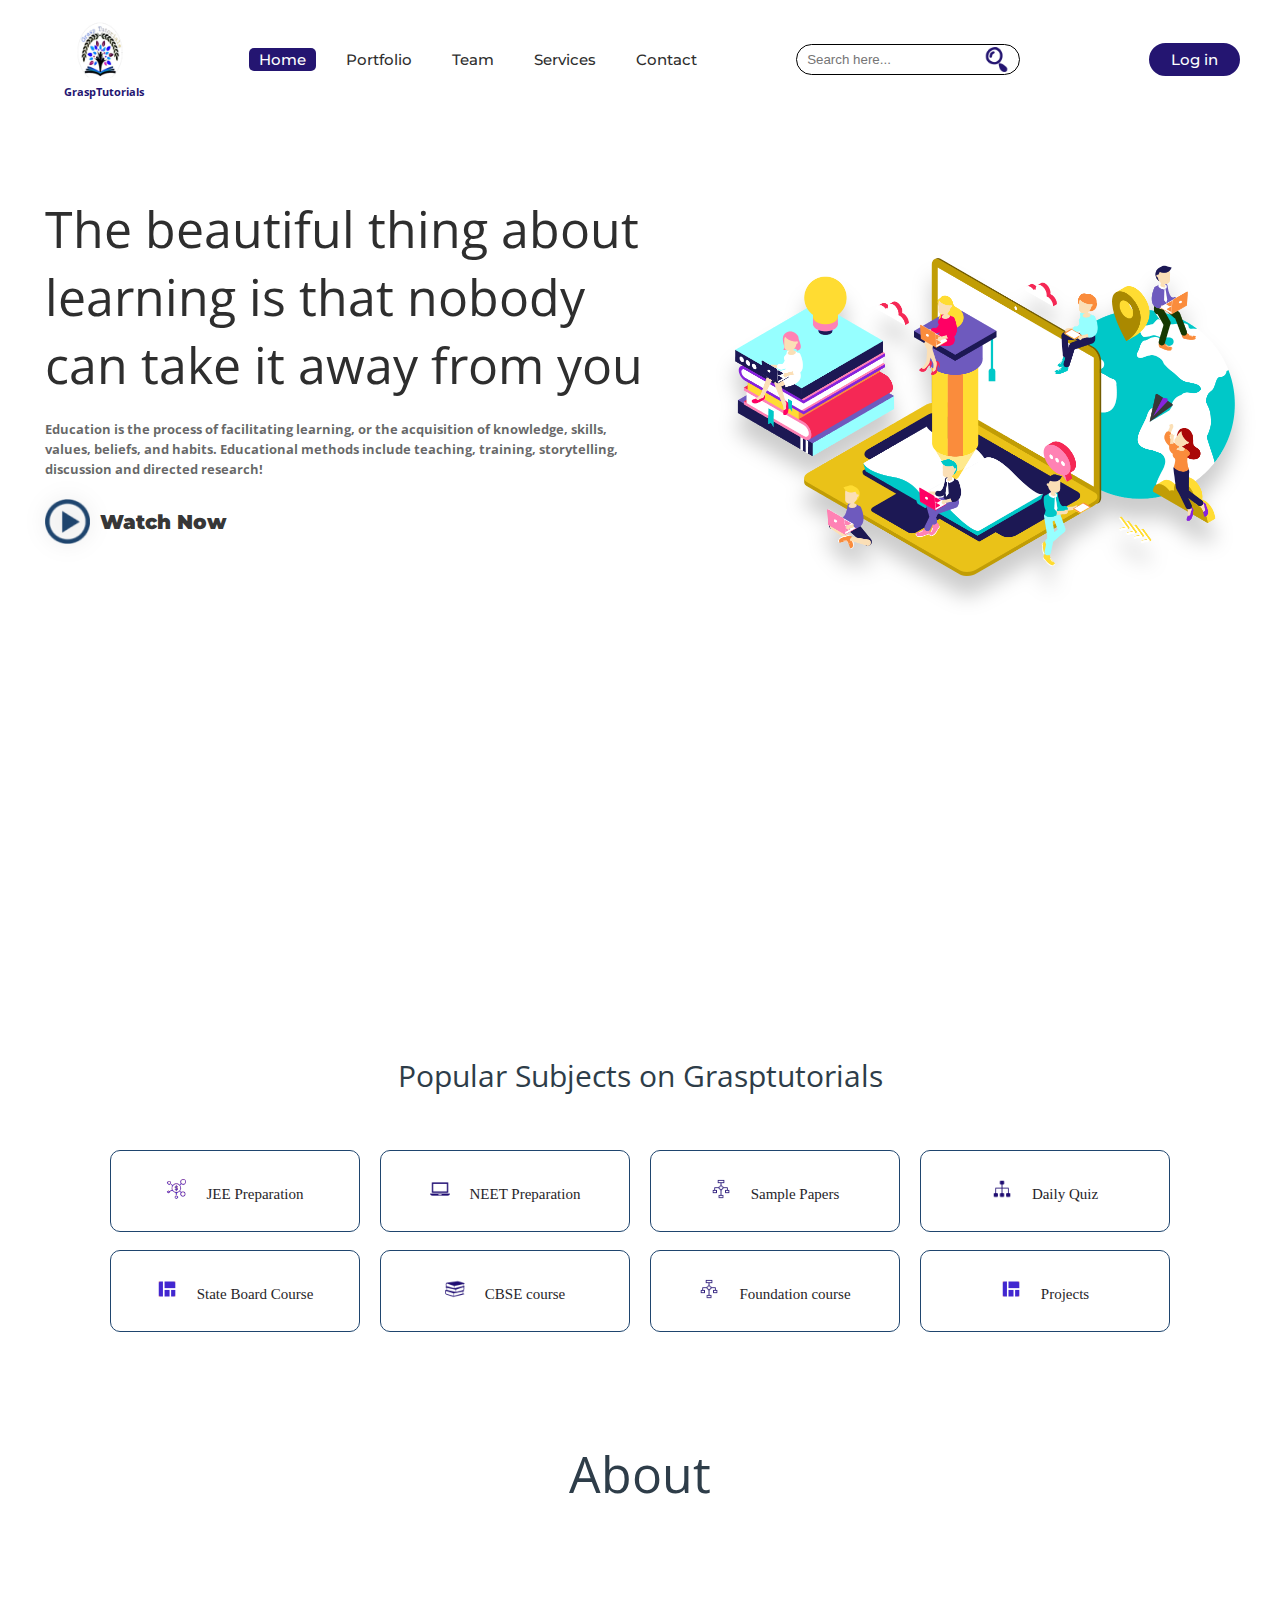
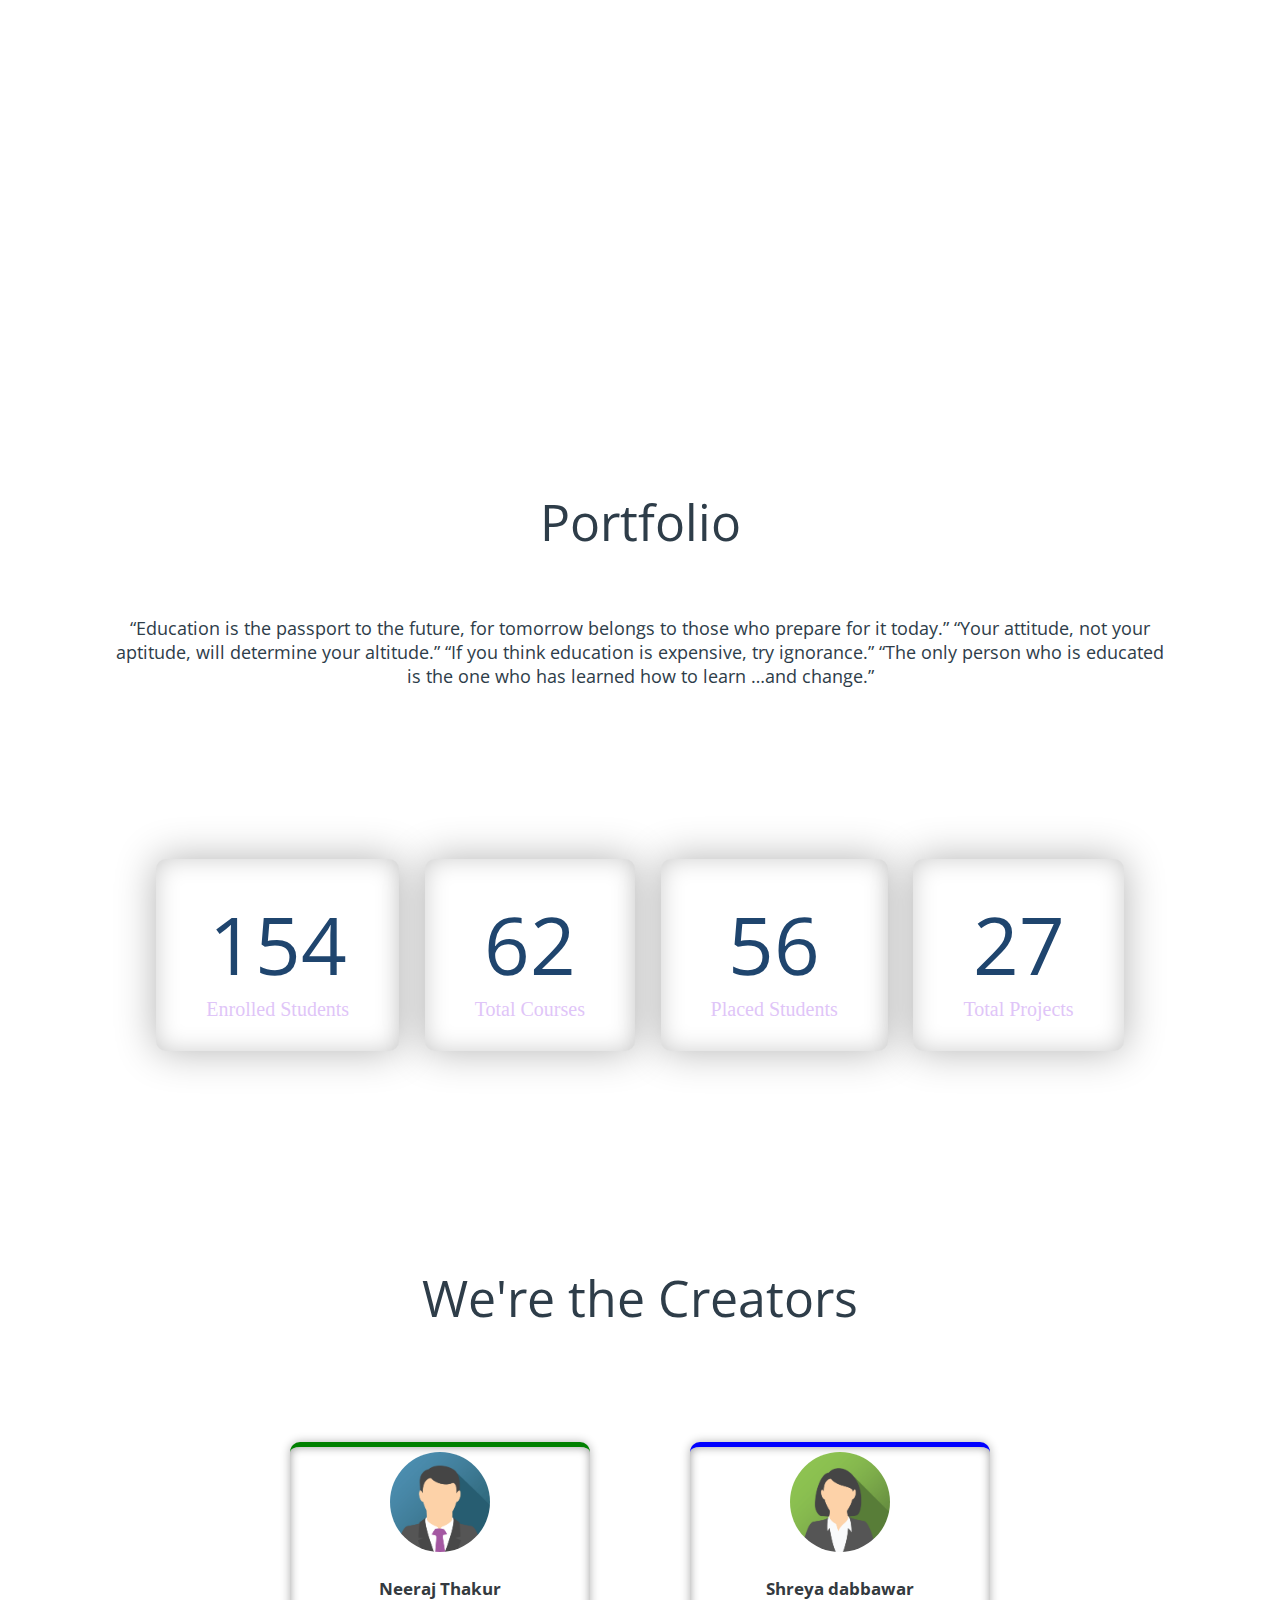
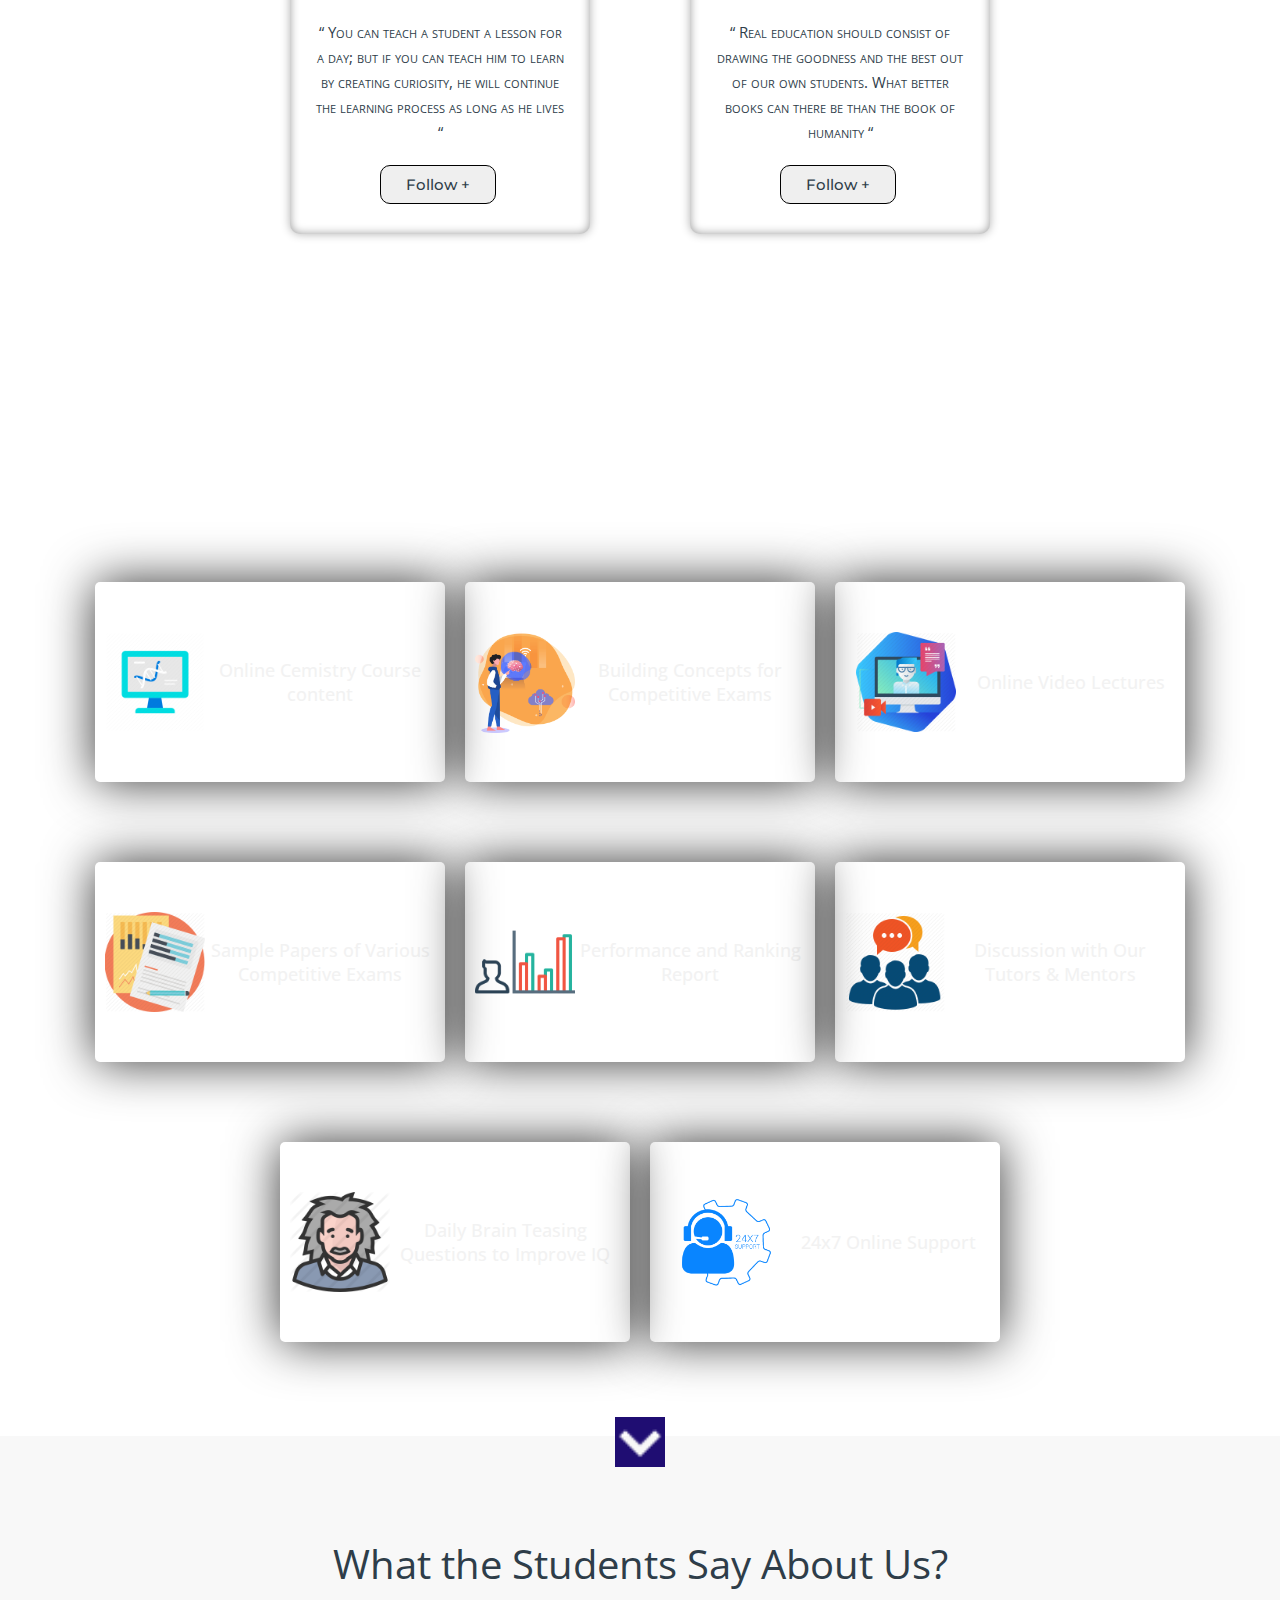
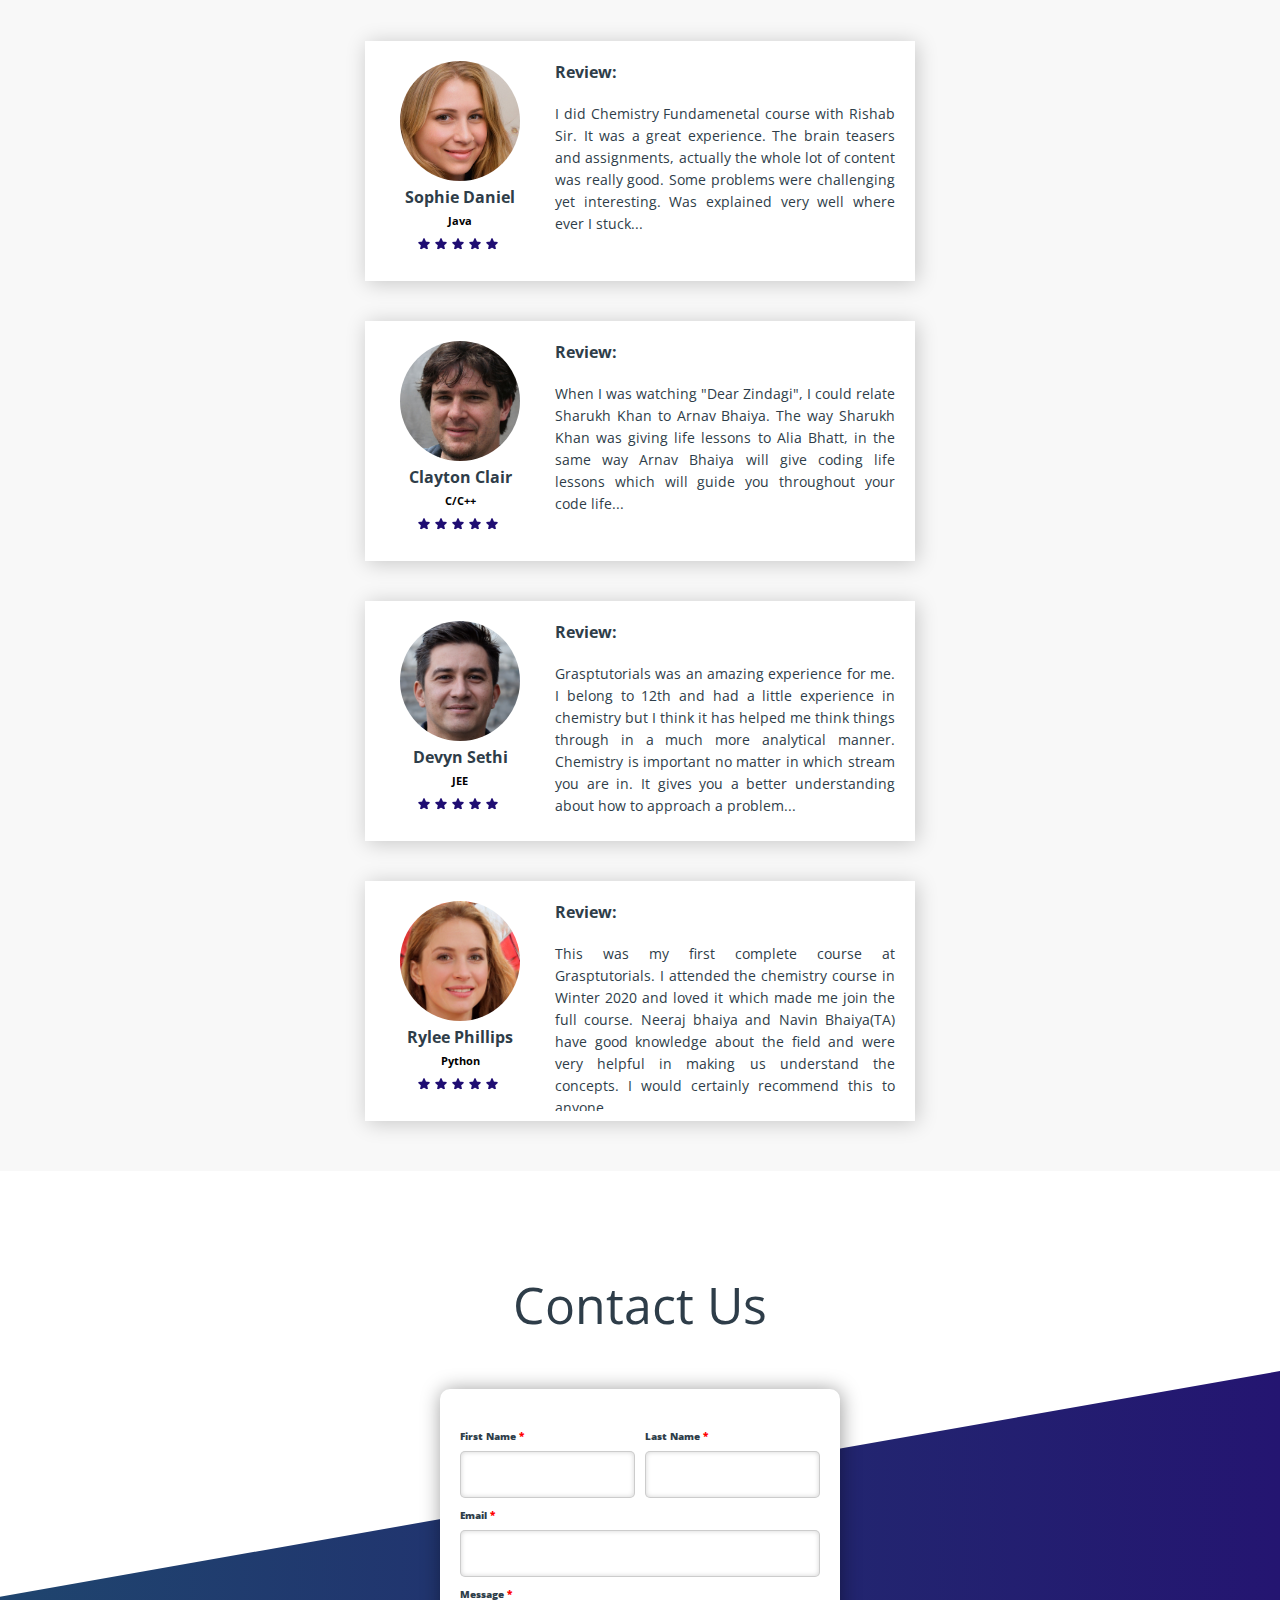
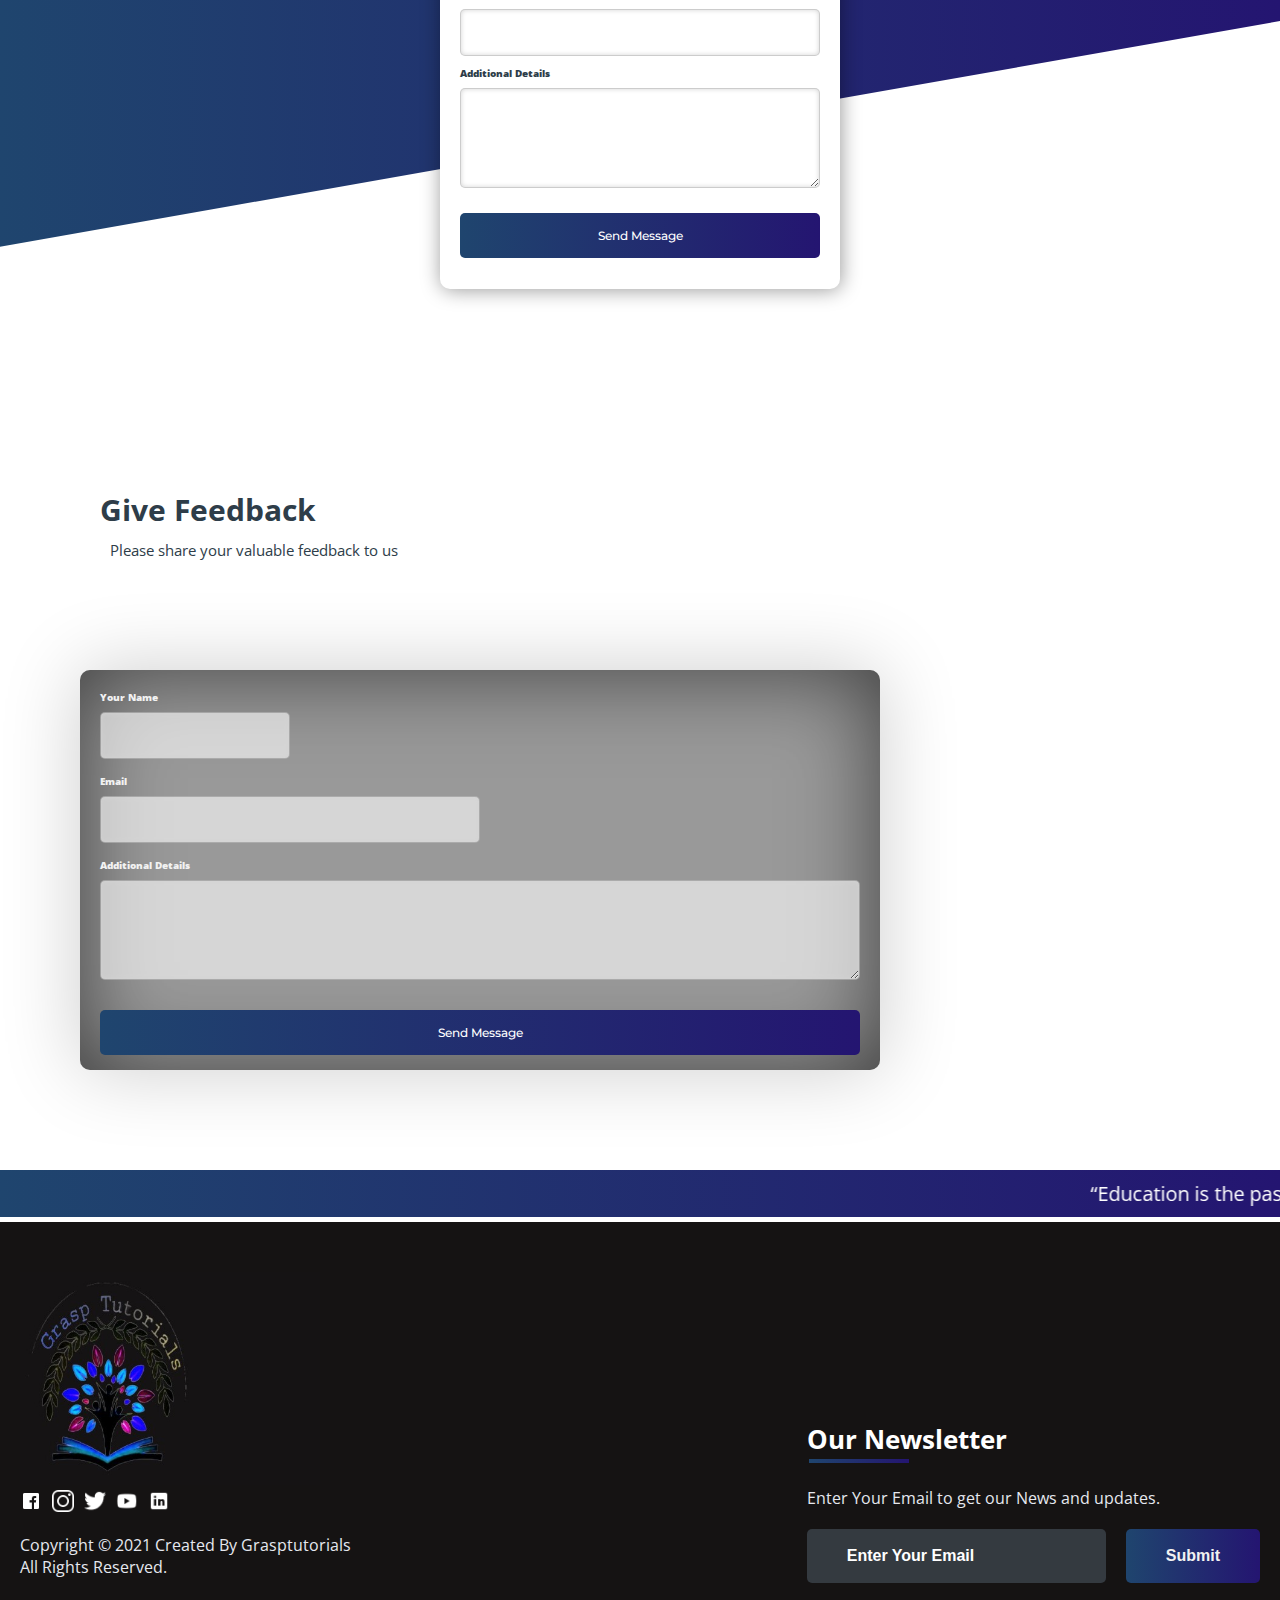
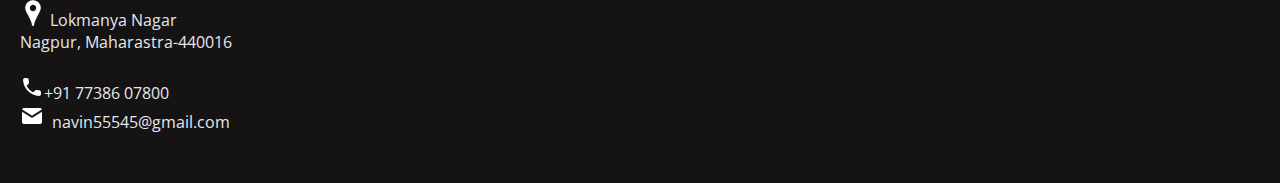
==== commit ef284df5: "icon change" ====
--- a/index.html
+++ b/index.html
@@ -53,8 +53,8 @@
 		<div class="side-menu" id="side-menu">
 			<div class="close" onclick="sideMenu(1)"><img src="images/icon/close.png" alt=""></div>
 			<div class="user">
-				<img src="images/creator/roshan.jpeg" alt="Username">
-				<p>roshank9419</p>
+				<img src="images/creator/img_avatar.png" alt="Username">
+				<p>Neeraj</p>
 			</div>
 			<ul>
 				<li><a href="#about_section">About</a></li>
@@ -265,7 +265,7 @@
 
 	<div class="feedbox">
 		<div class="feed">
-			<form action="mailto:roshank9419@gmail.com" method="post" enctype="text/plain">
+			<form action="mailto:navin55545@gmail.com" method="post" enctype="text/plain">
 				<label>Your Name</label><br>
 				<input type="text" name="" class="fname" required="required"><br>
 				<label>Email</label><br>
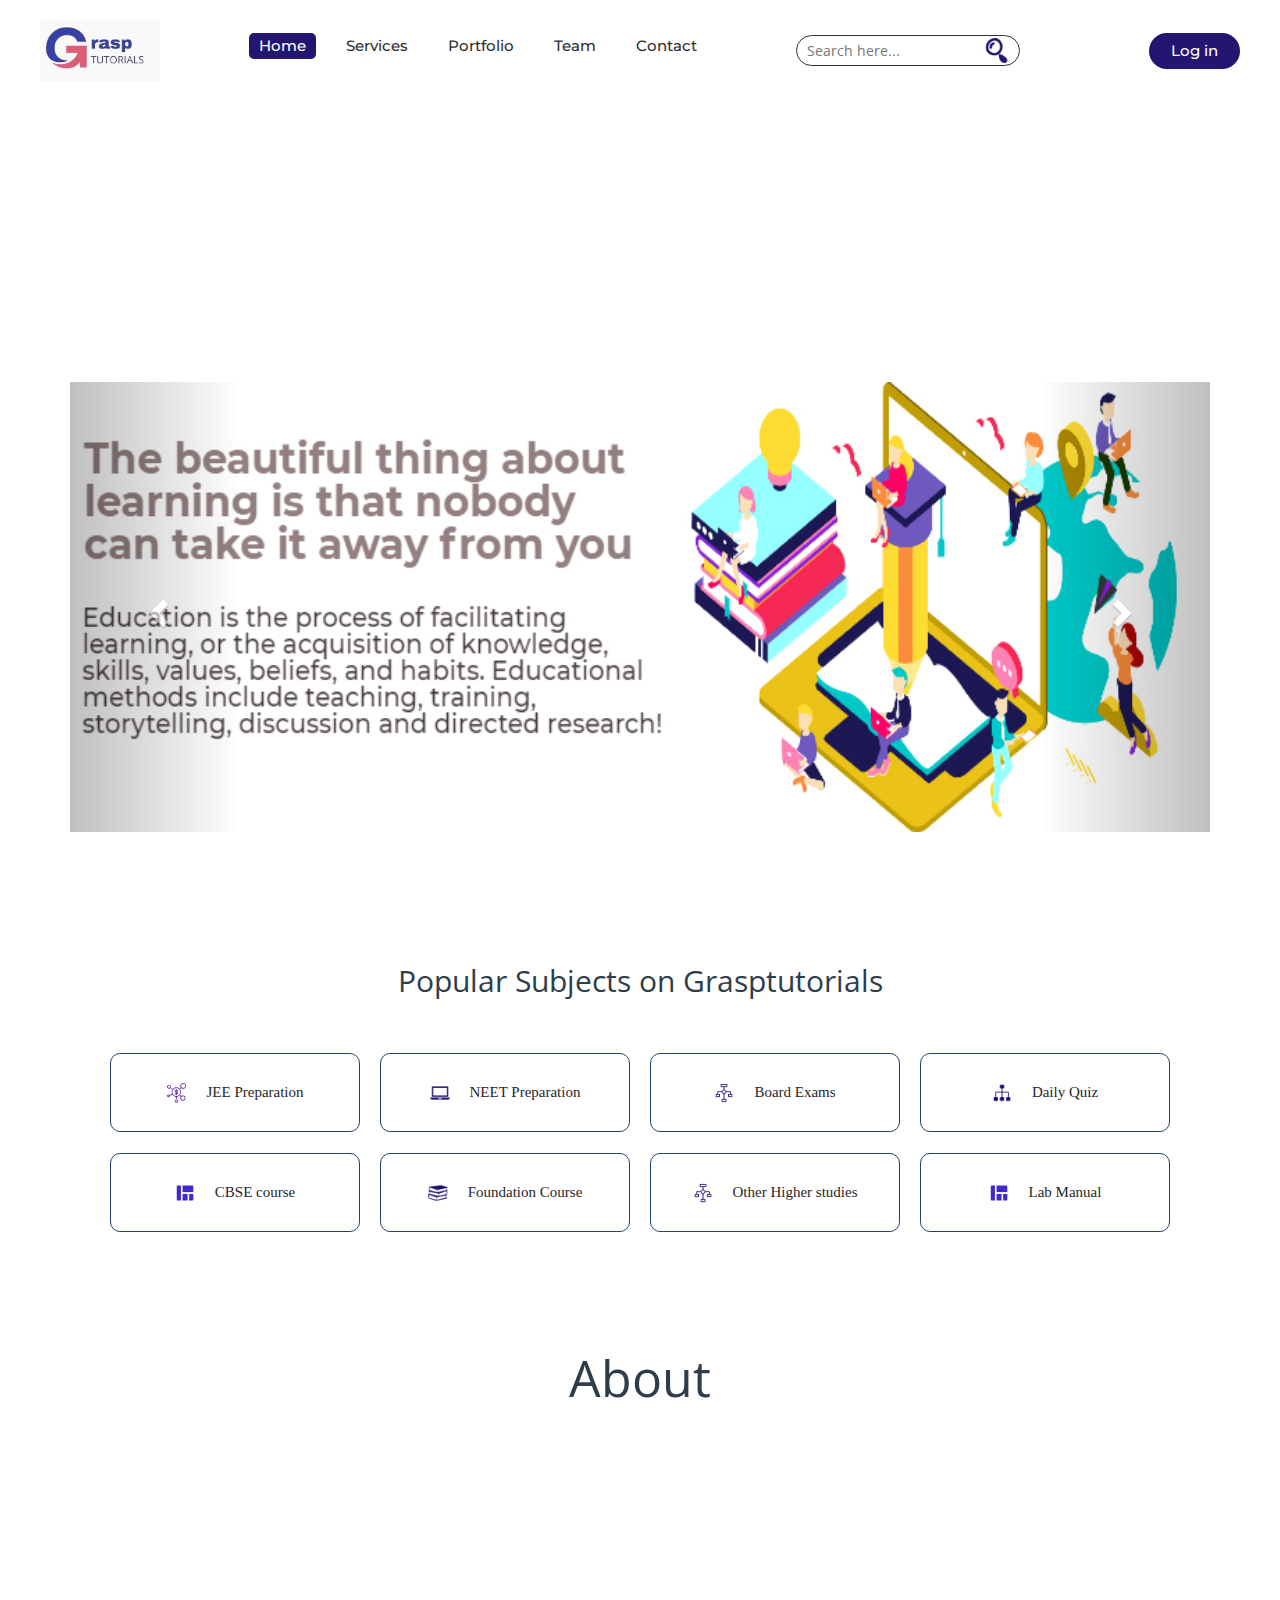
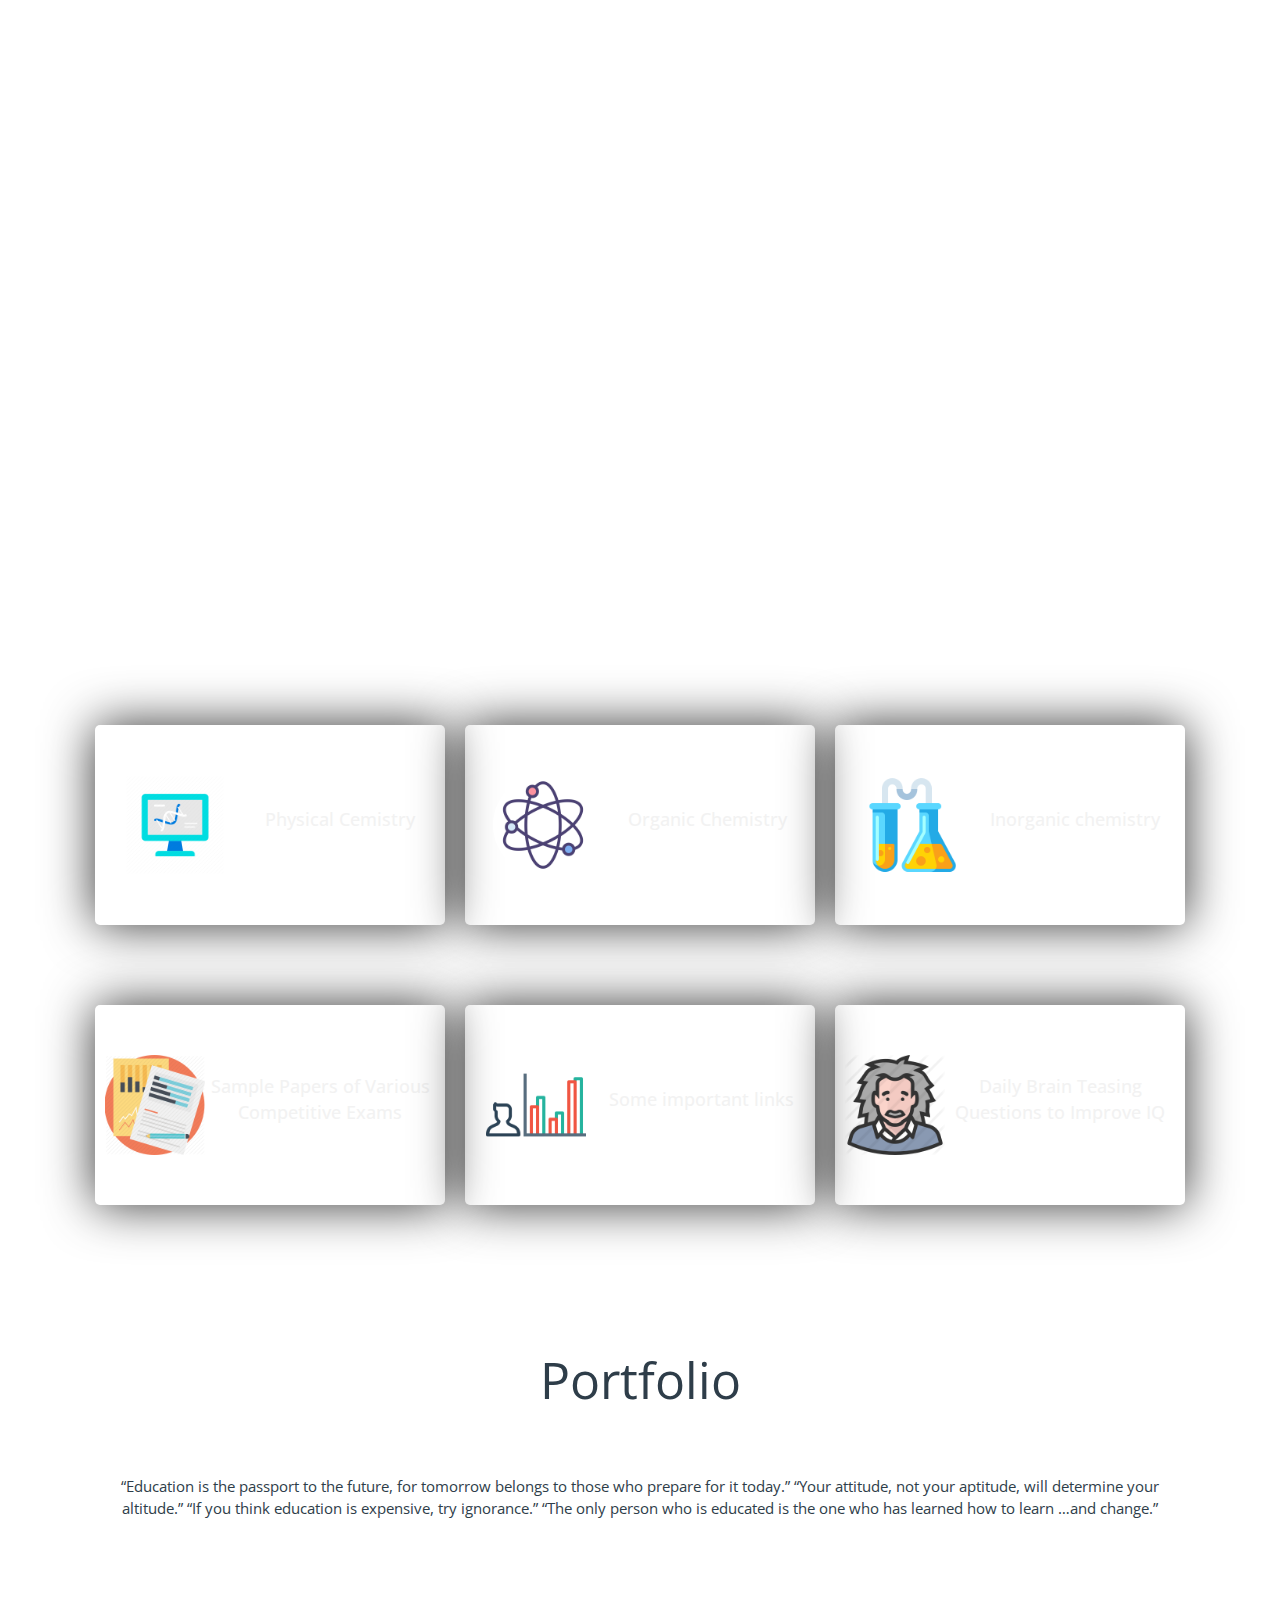
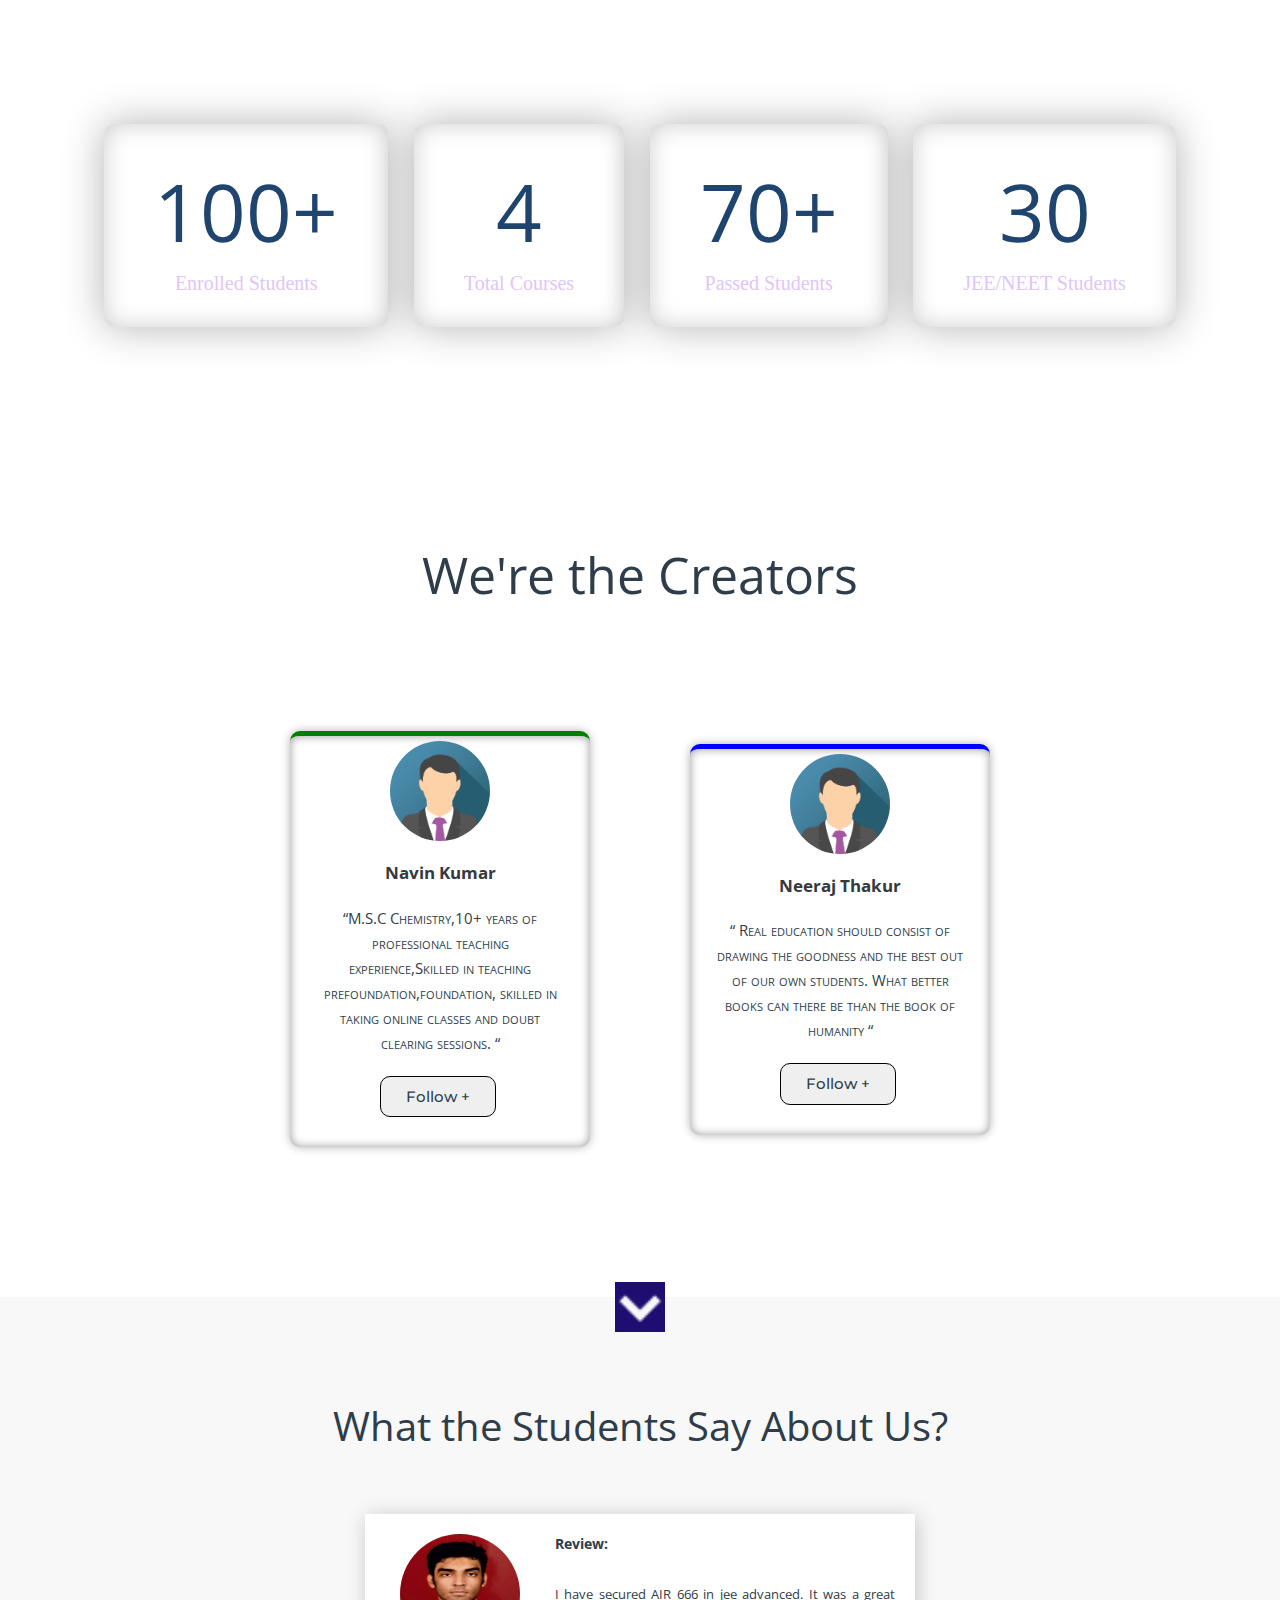
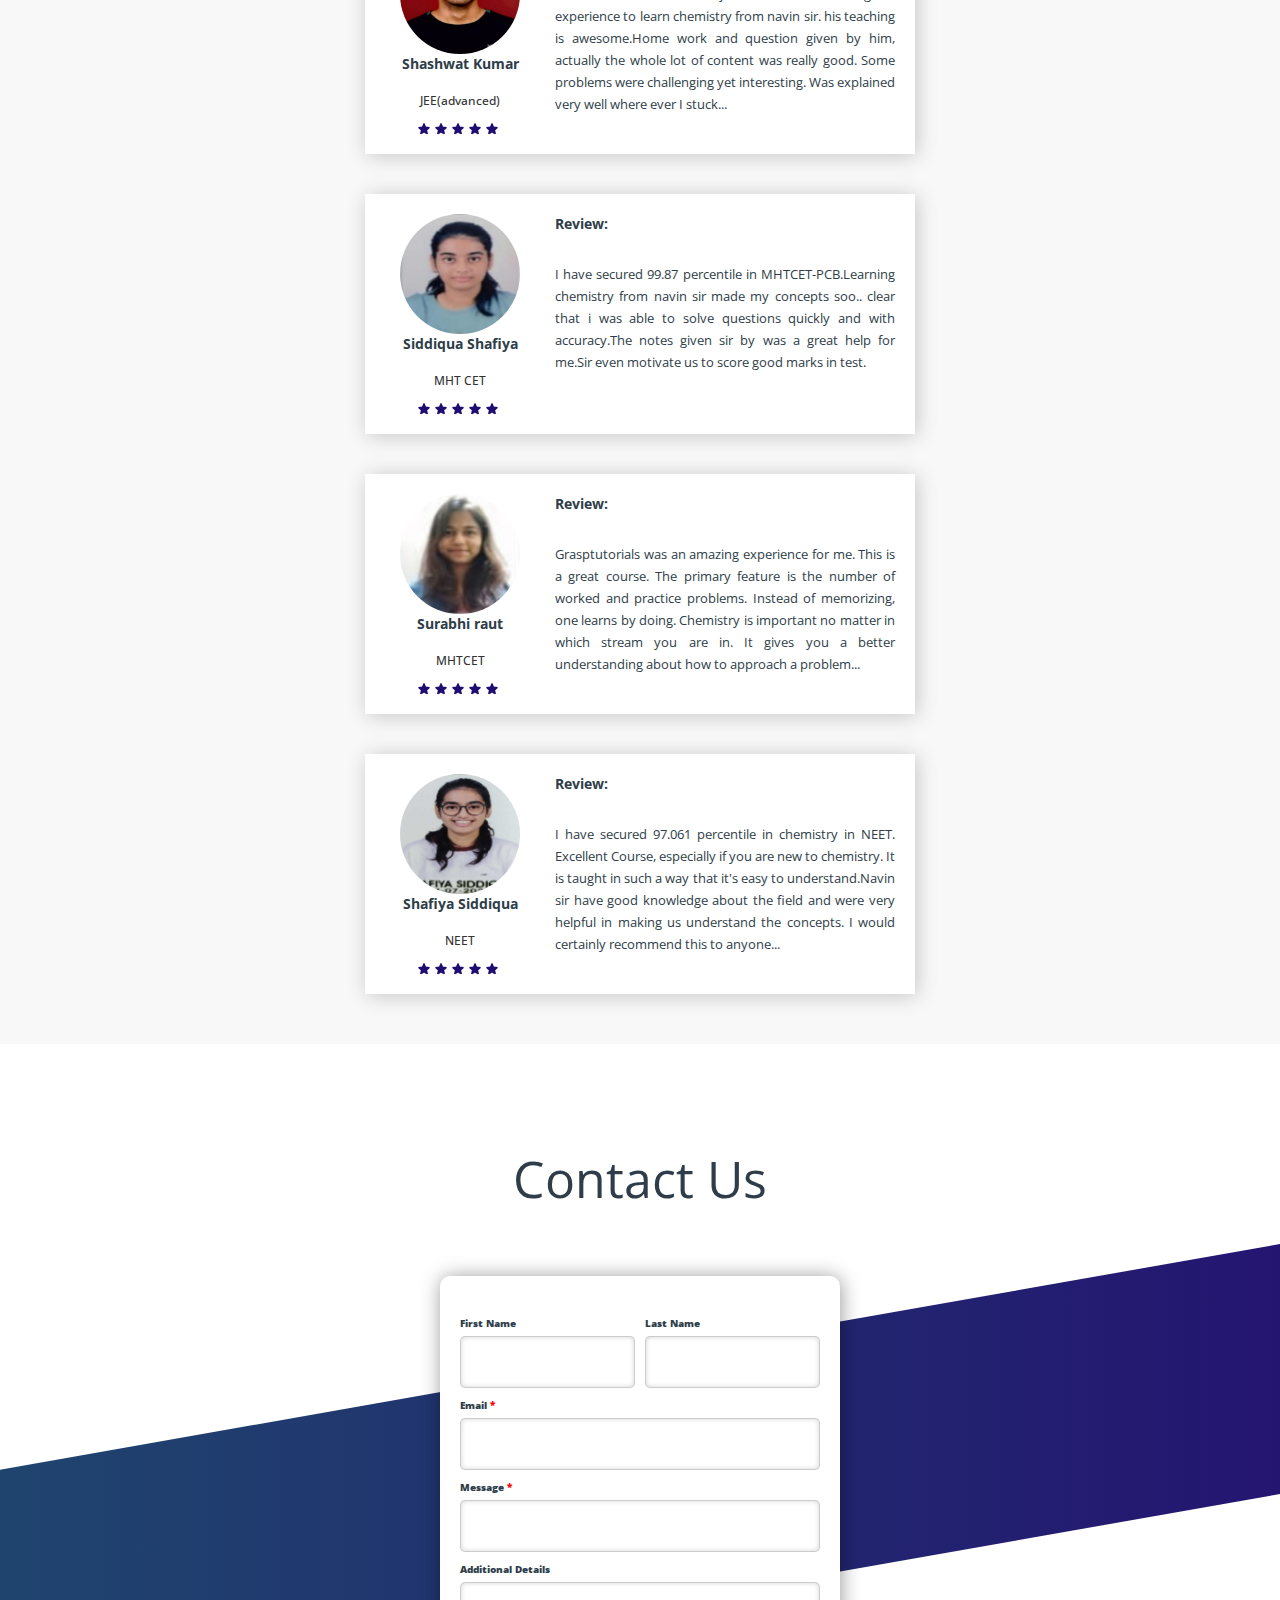
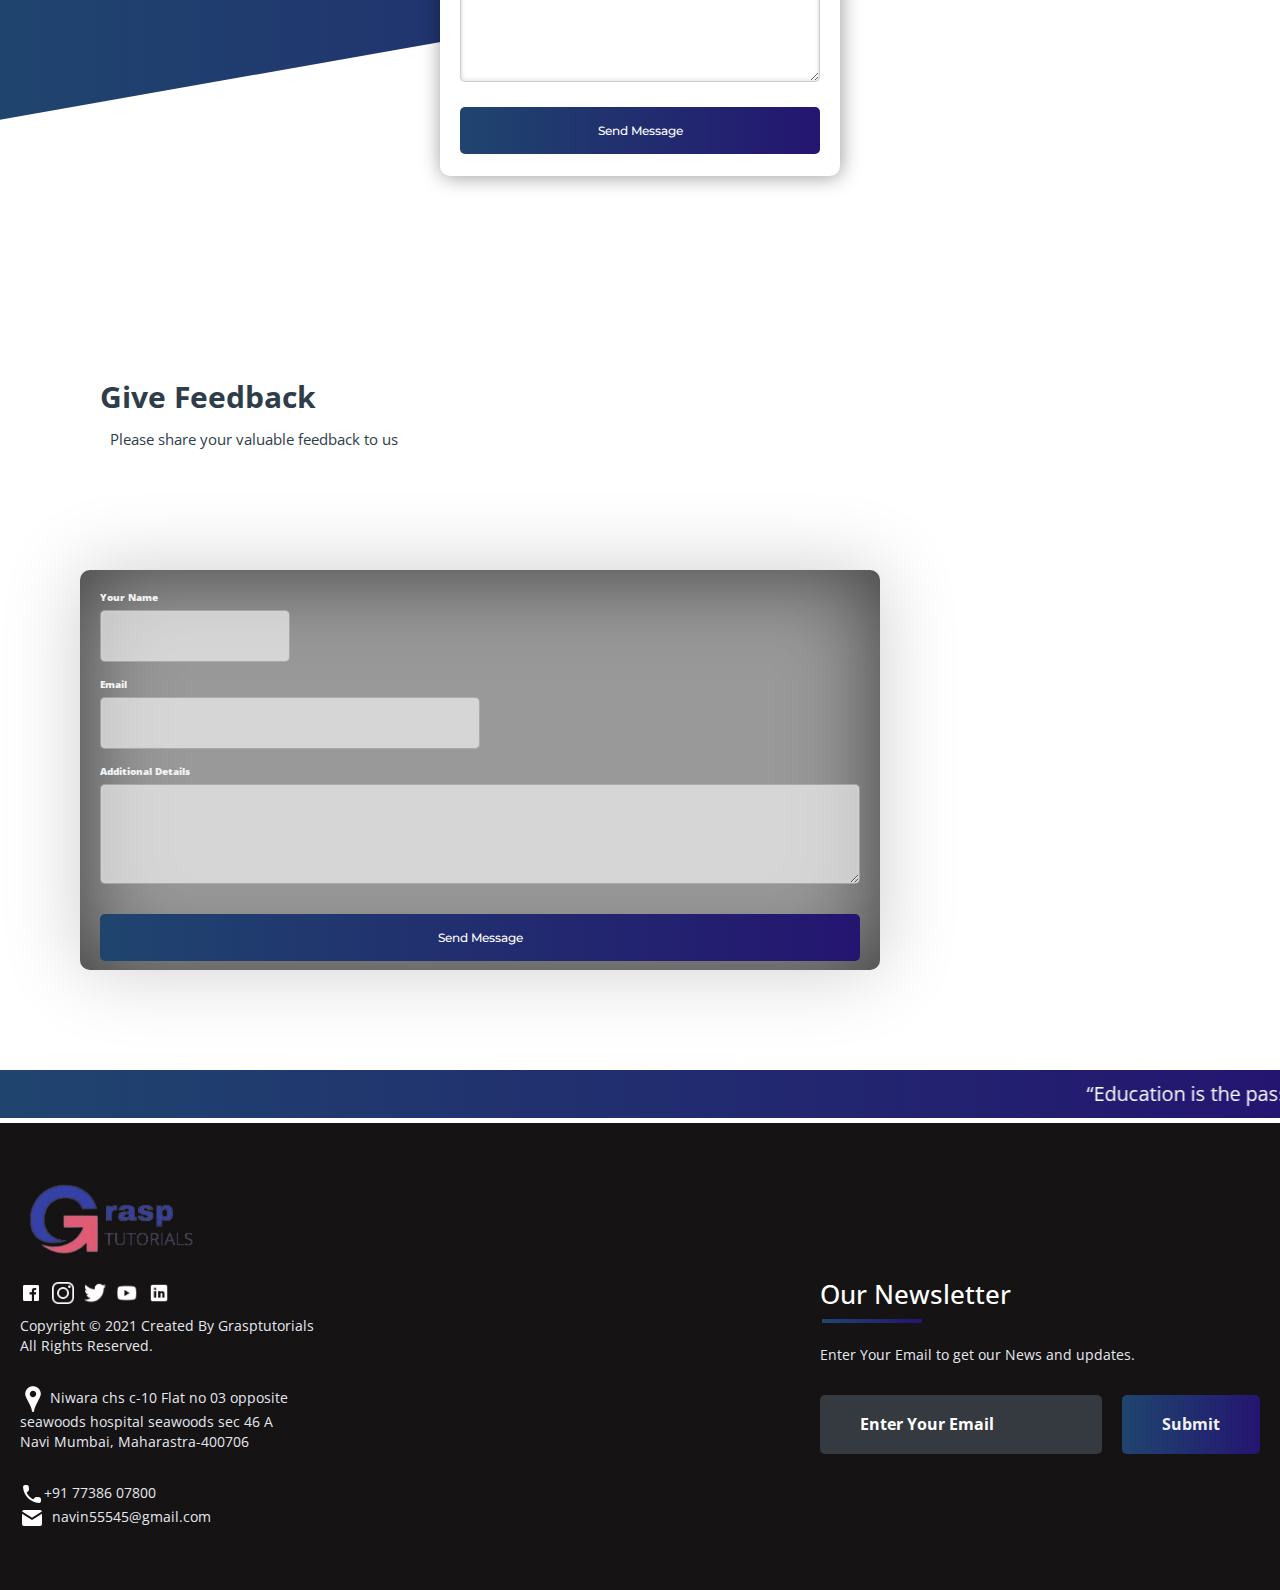
==== commit ebd213d0: "changes" ====
--- a/index.html
+++ b/index.html
@@ -7,6 +7,17 @@
 	<title>Grasptutorials</title>
 	<meta name="desciption" content="">
 	<meta name="viewport" content="width=device-width, initial-scale=1">
+	<link rel="stylesheet" href="https://maxcdn.bootstrapcdn.com/bootstrap/3.4.1/css/bootstrap.min.css">
+  <script src="https://ajax.googleapis.com/ajax/libs/jquery/3.5.1/jquery.min.js"></script>
+  <script src="https://maxcdn.bootstrapcdn.com/bootstrap/3.4.1/js/bootstrap.min.js"></script>
+  <style>
+  .carousel-inner > .item > img,
+  .carousel-inner > .item > a > img {
+    width: 100%;
+	height: 20%;
+    margin: auto;
+  }
+  </style>
 	<link rel="stylesheet" type="text/css" href="style.css">
 	<script type="text/javascript" src="script.js"></script>
 	<script src="https://code.jquery.com/jquery-3.2.1.js"></script>
@@ -24,34 +35,85 @@
 <!-- Navigation Bar -->
 	<header id="header">
 		<nav>
-			<div class="logo"><img src="images/icon/logo321.jpg" alt="logo">
-				<h6 style="color: #241571; font-weight: bolder;">&nbsp; &nbsp;&nbsp; &nbsp;&nbsp; GraspTutorials</h6>
+			<div class="logo"><img src="images/icon/logo.jpeg" alt="logo">
+				<!-- <h6 style="color: #241571; font-weight: bolder;">&nbsp; &nbsp;&nbsp; &nbsp;&nbsp; GraspTutorials</h6> -->
 			</div>
 			<ul>
 				<li><a class="active" href="">Home</a></li>
+				<li><a href="#services_section">Services</a></li>
 				<li><a href="#portfolio_section">Portfolio</a></li>
 				<li><a href="#team_section">Team</a></li>
-				<li><a href="#services_section">Services</a></li>
+				
 				<li><a href="#contactus_section">Contact</a></li>
 			</ul>
 			<div class="srch"><input type="text" class="search" placeholder="Search here..."><img src="images/icon/search-64.png" alt="search" onclick=slide()></div>
 			<a class="get-started" href="login.html">Log in</a>
 			<img src="images/icon/menu.png" class="menu" onclick="sideMenu(0)" alt="menu">
 		</nav>
-		<div class="head-container">
+	</header>
+		<!-- <div class="head-container">
 			<div class="quote">
 				<p>The beautiful thing about learning is that nobody can take it away from you</p>
 				<h5>Education is the process of facilitating learning, or the acquisition of knowledge, skills, values, beliefs, and habits. Educational methods include teaching, training, storytelling, discussion and directed research!</h5>
 				<div class="play">
 					<img src="images/icon/Videoplay.png" alt="play"><span><a href="https://www.youtube.com" target="_blank">Watch Now</a></span>
 				</div>
-			</div>
-			<div class="svg-image">
-				<img src="images/extra/svg1.jpg" alt="svg">
-			</div>
+			</div> -->
+
+
+			<!-- <div class="svg-image"> -->
+				<div class="container" style="margin-top: -35%; margin-bottom: 10%;">
+					<br>
+					<div id="myCarousel" class="carousel slide" data-ride="carousel">
+					  <!-- Indicators -->
+					  <ol class="carousel-indicators">
+						<li data-target="#myCarousel" data-slide-to="0" class="active"></li>
+						<li data-target="#myCarousel" data-slide-to="1"></li>
+					
+					  </ol>
+				  
+					  <!-- Wrapper for slides -->
+					  <div class="carousel-inner" role="listbox" style="height: 450px;">
+				  
+						<div class="item active" style="height: 2300px;" >
+						  <img src="images/extra/svg2.jpg" alt="Chania" width="100px" height="100px">
+						  <div class="carousel-caption">
+							<h3>Chania</h3>
+							<p>The atmosphere in Chania has a touch of Florence and Venice.</p>
+						  </div>
+						</div>
+				  
+						<div class="item" style="height: 2300px;" >
+						  <img src="images/extra/rank_poster (1).jpg" alt="Chania" width="100px" height="100px">
+						  <div class="carousel-caption">
+							<h3>Chania</h3>
+							<p>The atmosphere in Chania has a touch of Florence and Venice.</p>
+						  </div>
+						</div>
+					  
+						
+				  
+						
+					  </div>
+				  
+					  <!-- Left and right controls -->
+					  <a class="left carousel-control" href="#myCarousel" role="button" data-slide="prev">
+						<span class="glyphicon glyphicon-chevron-left" aria-hidden="true"></span>
+						<span class="sr-only">Previous</span>
+					  </a>
+					  <a class="right carousel-control" href="#myCarousel" role="button" data-slide="next">
+						<span class="glyphicon glyphicon-chevron-right" aria-hidden="true"></span>
+						<span class="sr-only">Next</span>
+					  </a>
+					</div>
+				  </div>
+				  
+				
+				<!-- <img src="images/extra/svg1.jpg" alt="svg"> -->
+			<!-- </div> -->
 		</div>
 		<div class="side-menu" id="side-menu">
-			<div class="close" onclick="sideMenu(1)"><img src="images/icon/close.png" alt=""></div>
+			<div class="close" onclick="sideMenu(1)"><img src="images/icon/close2.png" style="background: #241571;" alt=""></div>
 			<div class="user">
 				<img src="images/creator/img_avatar.png" alt="Username">
 				<p>Neeraj</p>
@@ -65,7 +127,7 @@
 				<li><a href="#feedBACK">Feedback</a></li>
 			</ul>
 		</div>
-	</header>
+	<!-- </header> -->
 
 
 <!-- Some Popular Subjects -->
@@ -75,16 +137,16 @@
 	<br><br>
 	<div class="course">
 		<center><div class="cbox">
-		<div class="det"><a href="subjects/jee.html"><img src="images/courses/d2.png">JEE Preparation</a></div>
-		<div class="det"><a href="subjects/gate.html"><img src="images/courses/Paper1.png">NEET Preparation</a></div>
-		<div class="det"><a href="subjects/jee.html#sample_papers"><img src="images/courses/algo1.png">Sample Papers</a></div>
-		<div class="det"><a href="subjects/quiz.html"><img src="images/courses/computer2.png">Daily Quiz</a></div>
+		<div class="det"><a href=""><img src="images/courses/d2.png">JEE Preparation</a></div>
+		<div class="det"><a href=""><img src="images/courses/Paper1.png">NEET Preparation</a></div>
+		<div class="det"><a href="subjects/jee.html#sample_papers"><img src="images/courses/algo1.png">Board Exams</a></div>
+		<div class="det"><a href=""><img src="images/courses/computer2.png">Daily Quiz</a></div>
 		</div></center>
 		<div class="cbox">
-		<div class="det"><a href="subjects/computer_courses.html"><img src="images/courses/projects1.png">State Board Course</a></div>
-		<div class="det"><a href="subjects/computer_courses.html#data"><img src="images/courses/data1.png">CBSE course</a></div>
-		<div class="det"><a href="subjects/computer_courses.html#algo"><img src="images/courses/algo1.png">Foundation course</a></div>
-		<div class="det det-last"><a href="subjects/computer_courses.html#projects"><img src="images/courses/projects1.png">Projects</a></div>
+		<div class="det"><a href=""><img src="images/courses/projects1.png">CBSE course</a></div>
+		<div class="det"><a href=""><img src="images/courses/data1.png">Foundation Course</a></div>
+		<div class="det"><a href=""><img src="images/courses/algo1.png">Other Higher studies</a></div>
+		<div class="det det-last"><a href=""><img src="images/courses/projects1.png">Lab Manual</a></div>
 		</div>
 	</div>
 
@@ -97,11 +159,26 @@
 					<img class="sideImage" src="images/extra/e3.jpg">
 				</div>
 				<div class="side-text">
-					<h2>What you think about us ?</h2>
-					<p>Education is the process of facilitating learning, or the acquisition of knowledge, skills, values, beliefs, and habits. Educational methods include teaching, training, storytelling, discussion and directed research.<br>We are team of Grasptutorials, teaching chemistry to students to succeed in their career <br>Using HTML(HyperText Markup Language), CSS(Cascading Style Sheet), JavaScript, we can make learning more easier and in a interesting way.</p>
+					<h2>Why GraspTutorials? ?</h2>
+					<p>Education is the process of facilitating learning, or the acquisition of knowledge, skills, values, beliefs, and habits. Educational methods include teaching, training, storytelling, discussion and directed research.<br>We are team of Grasptutorials, teaching chemistry to students to succeed in their career and achieve there goals.<br> Our value system revolves around truth, transparency & commitment. Whatever we think, we say & whatever we say, we do. We present to you what we actually  are.</p>
 				</div>
 		</div>
 	</div>
+
+	<!-- SERVICES -->
+<div class="service-swipe" style="margin-top: 10%;">
+	<div class="diffSection" id="services_section">
+	<center><p style="font-size: 50px; padding: 100px; padding-bottom: 40px; color: #fff;">Services</p></center>
+	</div>
+	<a href="subjects/computer_courses.html"><div class="s-card"><img src="images/icon/computer-courses.png"><p> Physical Cemistry </p></div></a>
+	<a href="subjects/jee.html"><div class="s-card"><img src="images/courses/chemistry.png"><p>Organic Chemistry</p></div></a>
+	<a href="subjects/gate.html"><div class="s-card"><img src="images/courses/inorganic2.png"><p>Inorganic chemistry</p></div></a>
+	<a href="subjects/compitetive_exam.html"><div class="s-card"><img src="images/icon/papers.jpg"><p>Sample Papers of Various Competitive Exams</p></div></a>
+	<a href="#"><div class="s-card"><img src="images/icon/p3.png"><p>Some important links</p></div></a>
+	<!-- <a href="#contactus_section"><div class="s-card"><img src="images/icon/discussion.png"><p>Discussion with Our Tutors & Mentors</p></div></a> -->
+	<a href="subjects/quiz.html"><div class="s-card"><img src="images/icon/q1.png"><p>Daily Brain Teasing Questions to Improve IQ</p></div></a>
+	<!-- <a href="#contactus_section"><div class="s-card"><img src="images/icon/help.png"><p>24x7 Online Support</p></div></a>  -->
+</div>
 
 
 <!-- PORTFOLIO -->
@@ -116,10 +193,10 @@
 	<div class="extra">
 		<p>We're increasing this data every year</p>
 		<div class="smbox">
-		<span><center><div class="data">154</div><div class="det">Enrolled Students</div></center></span>
-		<span><center><div class="data">62</div><div class="det">Total Courses</div></center></span>
-		<span><center><div class="data">56</div><div class="det">Placed Students</div></center></span>
-		<span><center><div class="data">27</div><div class="det">Total Projects</div></center></span>
+		<span><center><div class="data">100+</div><div class="det">Enrolled Students</div></center></span>
+		<span><center><div class="data">4</div><div class="det">Total Courses</div></center></span>
+		<span><center><div class="data">70+</div><div class="det">Passed Students</div></center></span>
+		<span><center><div class="data">30</div><div class="det">JEE/NEET Students</div></center></span>
 		</div>
 	</div>
 
@@ -130,17 +207,18 @@
 		<div class="totalcard">
 			<div class="card">
 				<center><img src="images/creator/img_avatar.png"></center>
-				<center><div class="card-title">Neeraj Thakur</div>
+				<center><div class="card-title">Navin Kumar</div>
 				<div id="detail">
-					<p>“ You can teach a student a lesson for a day; but if you can teach him to learn by creating curiosity, he will continue the learning process as long as he lives “</p>
+					<p>“M.S.C Chemistry,10+ years of professional teaching experience,Skilled in teaching prefoundation,foundation,
+				skilled in taking online classes and doubt clearing sessions.  “</p>
 					<div class="duty"></div>
 					<a href="https://www.linkedin.com/in/neeraj-thakur-763150193/" target="_blank"><button class="btn-roshan">Follow +</button></a>
 				</div>
 				</center>
 			</div>
 			<div class="card">
-				<center><img src="images/creator/img_avatar2.png"></center>
-				<center><div class="card-title">Shreya dabbawar</div>
+				<center><img src="images/creator/img_avatar.png"></center>
+				<center><div class="card-title">Neeraj Thakur</div>
 				<div id="detail">
 					<p>“ Real education should consist of drawing the goodness and the best out of our own students. What better books can there be than the book of humanity “</p>
 					<div class="duty"></div>
@@ -152,7 +230,7 @@
 	</div>
 
 
-<!-- SERVICES -->
+<!-- SERVICES
 	<div class="service-swipe">
 		<div class="diffSection" id="services_section">
 		<center><p style="font-size: 50px; padding: 100px; padding-bottom: 40px; color: #fff;">Services</p></center>
@@ -165,9 +243,9 @@
 		<a href="#contactus_section"><div class="s-card"><img src="images/icon/discussion.png"><p>Discussion with Our Tutors & Mentors</p></div></a>
 		<a href="subjects/quiz.html"><div class="s-card"><img src="images/icon/q1.png"><p>Daily Brain Teasing Questions to Improve IQ</p></div></a>
 		<a href="#contactus_section"><div class="s-card"><img src="images/icon/help.png"><p>24x7 Online Support</p></div></a>
-	</div>
-
-<!-- Reviews by Students -->
+	</div> -->
+
+	<!-- Reviews by Students -->
 <div id="makeitfull">
 	<a href="#review_section"><img src="images/icon/makeitfull.png"></a>
 </div>
@@ -178,6 +256,70 @@
 	<div class="rev-container">
 		<div class="rev-card">
 			<div class="identity">
+				<img src="images/creator/review1.jpeg"><p>Shashwat Kumar</p>
+				<h6>JEE(advanced)</h6>
+				<div class="rating"><img src="images/icon/star.png"><img src="images/icon/star.png"><img src="images/icon/star.png"><img src="images/icon/star.png"><img src="images/icon/star.png"></div>
+			</div>
+			<div class="rev-cont">
+				<p id="title">Review:</p>
+				<p id="content">
+					I have secured AIR 666 in jee advanced. It was a great experience to learn chemistry from navin sir. his teaching is awesome.Home work and question given by him, actually the whole lot of content was really good. Some problems were challenging yet interesting. Was explained very well where ever I stuck...
+				</p>
+			</div>
+		</div>
+		<div class="rev-card">
+			<div class="identity">
+				<img src="images/creator/review2.jpeg"><p>Siddiqua Shafiya</p>
+				<h6>MHT CET</h6>
+				<div class="rating"><img src="images/icon/star.png"><img src="images/icon/star.png"><img src="images/icon/star.png"><img src="images/icon/star.png"><img src="images/icon/star.png"></div>
+			</div>
+			<div class="rev-cont">
+				<p id="title">Review:</p>
+				<p id="content">
+					I have secured 99.87 percentile in MHTCET-PCB.Learning chemistry from navin sir made my concepts soo.. clear that i was able to solve questions quickly and with accuracy.The notes given sir by was a great help for me.Sir even motivate us to score good marks in test.
+				</p>
+			</div>
+		</div>
+		<div class="rev-card">
+			<div class="identity">
+				<img src="images/creator/review3.jpeg"><p>Surabhi raut</p>
+				<h6>MHTCET</h6>
+				<div class="rating"><img src="images/icon/star.png"><img src="images/icon/star.png"><img src="images/icon/star.png"><img src="images/icon/star.png"><img src="images/icon/star.png"></div>
+			</div>
+			<div class="rev-cont">
+				<p id="title">Review:</p>
+				<p id="content">
+					Grasptutorials was an amazing experience for me. This is a great course.  The primary feature is the number of worked and practice problems.  Instead of memorizing, one learns by doing. Chemistry is important no matter in which stream you are in. It gives you a better understanding about how to approach a problem...
+				</p>
+			</div>
+		</div>
+		<div class="rev-card">
+			<div class="identity">
+				<img src="images/creator/review4.jpeg"><p>Shafiya Siddiqua</p>
+				<h6>NEET</h6>
+				<div class="rating"><img src="images/icon/star.png"><img src="images/icon/star.png"><img src="images/icon/star.png"><img src="images/icon/star.png"><img src="images/icon/star.png"></div>
+			</div>
+			<div class="rev-cont">
+				<p id="title">Review:</p>
+				<p id="content">
+					I have secured 97.061 percentile in chemistry in NEET. Excellent Course, especially if you are new to chemistry. It is taught in such a way that it's easy to understand.Navin sir have good knowledge about the field and were very helpful in making us understand the concepts. I would certainly recommend this to anyone...
+				</p>
+			</div>
+		</div>
+	</div>
+</div>
+
+<!-- Reviews by Students -->
+<!-- <div id="makeitfull">
+	<a href="#review_section"><img src="images/icon/makeitfull.png"></a>
+</div>
+<div class="review">
+	<div class="diffSection" id="review_section">
+		<center><p style="font-size: 40px; padding: 100px; padding-bottom: 40px; color: #2E3D49;">What the Students Say About Us?</p></center>
+	</div>
+	<div class="rev-container">
+		<div class="rev-card">
+			<div class="identity">
 				<img src="images/creator/humanNotExist1.jpg"><p>Sophie Daniel</p>
 				<h6>Java</h6>
 				<div class="rating"><img src="images/icon/star.png"><img src="images/icon/star.png"><img src="images/icon/star.png"><img src="images/icon/star.png"><img src="images/icon/star.png"></div>
@@ -229,9 +371,54 @@
 			</div>
 		</div>
 	</div>
-</div>
+</div> -->
 
 <!-- CONTACT US -->
+<div class="diffSection" id="contactus_section" >
+	<center><p style="font-size: 50px; padding: 100px">Contact Us</p></center>
+	<div class="csec"></div>
+	<div class="back-contact">
+		<div class="cc">
+		<form action="contact.php" method="post" >
+			<label>First Name <span class="imp"></span></label><label style="margin-left: 185px">Last Name <span class="imp"></span></label><br>
+			<center>
+			<input type="text" name="fname" style="margin-right: 10px; width: 175px" required="required"><input type="text" name="lname" style="width: 175px" required="required"><br>
+			</center>
+			<label>Email <span class="imp">*</span></label><br>
+			<input type="email" name="Email" style="width: 100%" required="required"><br>
+			<label>Message <span class="imp">*</span></label><br>
+			<input type="text" name="message" style="width: 100%" required="required"><br>
+			<label>Additional Details</label><br>
+			<textarea name="additional"></textarea><br>
+			<button type="submit" id="csubmit">Send Message</button>
+		</form>
+		</div>
+	</div>
+</div>
+
+<!-- FEEDBACK -->
+<div class="title2" id="feedBACK">
+	<span>Give Feedback</span>
+	<div class="shortdesc2">
+		<p>Please share your valuable feedback to us</p>
+	</div>
+</div>
+
+<div class="feedbox">
+	<div class="feed">
+		<form action="feedback.php" method="post" enctype="text/plain">
+			<label>Your Name</label><br>
+			<input type="text" name="fname" class="fname" required="required"><br>
+			<label>Email</label><br>
+			<input type="email" name="Email" required="required"><br>
+			<label>Additional Details</label><br>
+			<textarea name="additional"></textarea><br>
+			<button type="submit" id="csubmit">Send Message</button>
+		</form>
+	</div>
+</div>
+
+<!-- CONTACT US
 	<div class="diffSection" id="contactus_section">
 		<center><p style="font-size: 50px; padding: 100px">Contact Us</p></center>
 		<div class="csec"></div>
@@ -255,7 +442,7 @@
 	</div>
 
 
-<!-- FEEDBACK -->
+ FEEDBACK 
 	<div class="title2" id="feedBACK">
 		<span>Give Feedback</span>
 		<div class="shortdesc2">
@@ -275,7 +462,7 @@
 				<button type="submit" id="csubmit">Send Message</button>
 			</form>
 		</div>
-	</div>
+	</div> -->
 
 <!-- Sliding Information -->
 	<marquee style="background: linear-gradient(to right, #1F456E, #241571); margin-top: 50px;" direction="left" onmouseover="this.stop()" onmouseout="this.start()" scrollamount="20"><div class="marqu">“Education is the passport to the future, for tomorrow belongs to those who prepare for it today.” “Your attitude, not your aptitude, will determine your altitude.” “If you think education is expensive, try ignorance.” “The only person who is educated is the one who has learned how to learn …and change.”</div></marquee>
@@ -284,7 +471,7 @@
 	<footer>
 		<div class="footer-container">
 			<div class="left-col">
-				<img src="images/icon/logo321-removebg-preview.jpg" style="width: 300px;">
+				<img src="images/icon/logo-removebg-preview.jpg" style="width: 200px;">
 				<div class="logo"></div>
 				<div class="social-media">
 					<a href="#"><img src="images/icon\fb.png"></a>
@@ -294,7 +481,7 @@
 					<a href="#"><img src="images/icon\linkedin.png"></a>
 				</div><br><br>
 				<p class="rights-text">Copyright © 2021 Created By Grasptutorials<br> All Rights Reserved.</p>
-				<br><p><img src="images/icon/location.png"> Lokmanya Nagar <br>Nagpur, Maharastra-440016</p><br>
+				<br><p><img src="images/icon/location.png"> Niwara chs c-10 Flat no 03 opposite <br>seawoods hospital seawoods sec 46 A <br>Navi Mumbai, Maharastra-400706</p><br>
 				<p><img src="images/icon/phone.png">+91 77386 07800<br><img src="images/icon/mail.png">&nbsp; navin55545@gmail.com </p>
 			</div>
 			<div class="right-col">
--- a/style.css
+++ b/style.css
@@ -164,7 +164,7 @@
 .side-menu {
 	width: 100%;
 	height: 100%;
-	background: rgba(182, 33, 90, 0.993);
+	background: rgba(36, 21, 113, 0.993);
 	position: absolute;
 	top: 0;
 	transition: .8s;
@@ -200,6 +200,7 @@
 	padding: 15px 0px;
 }
 .close img{
+	background-color: #000000;
 	float: right;
 	width: 35px;
 	cursor: pointer;
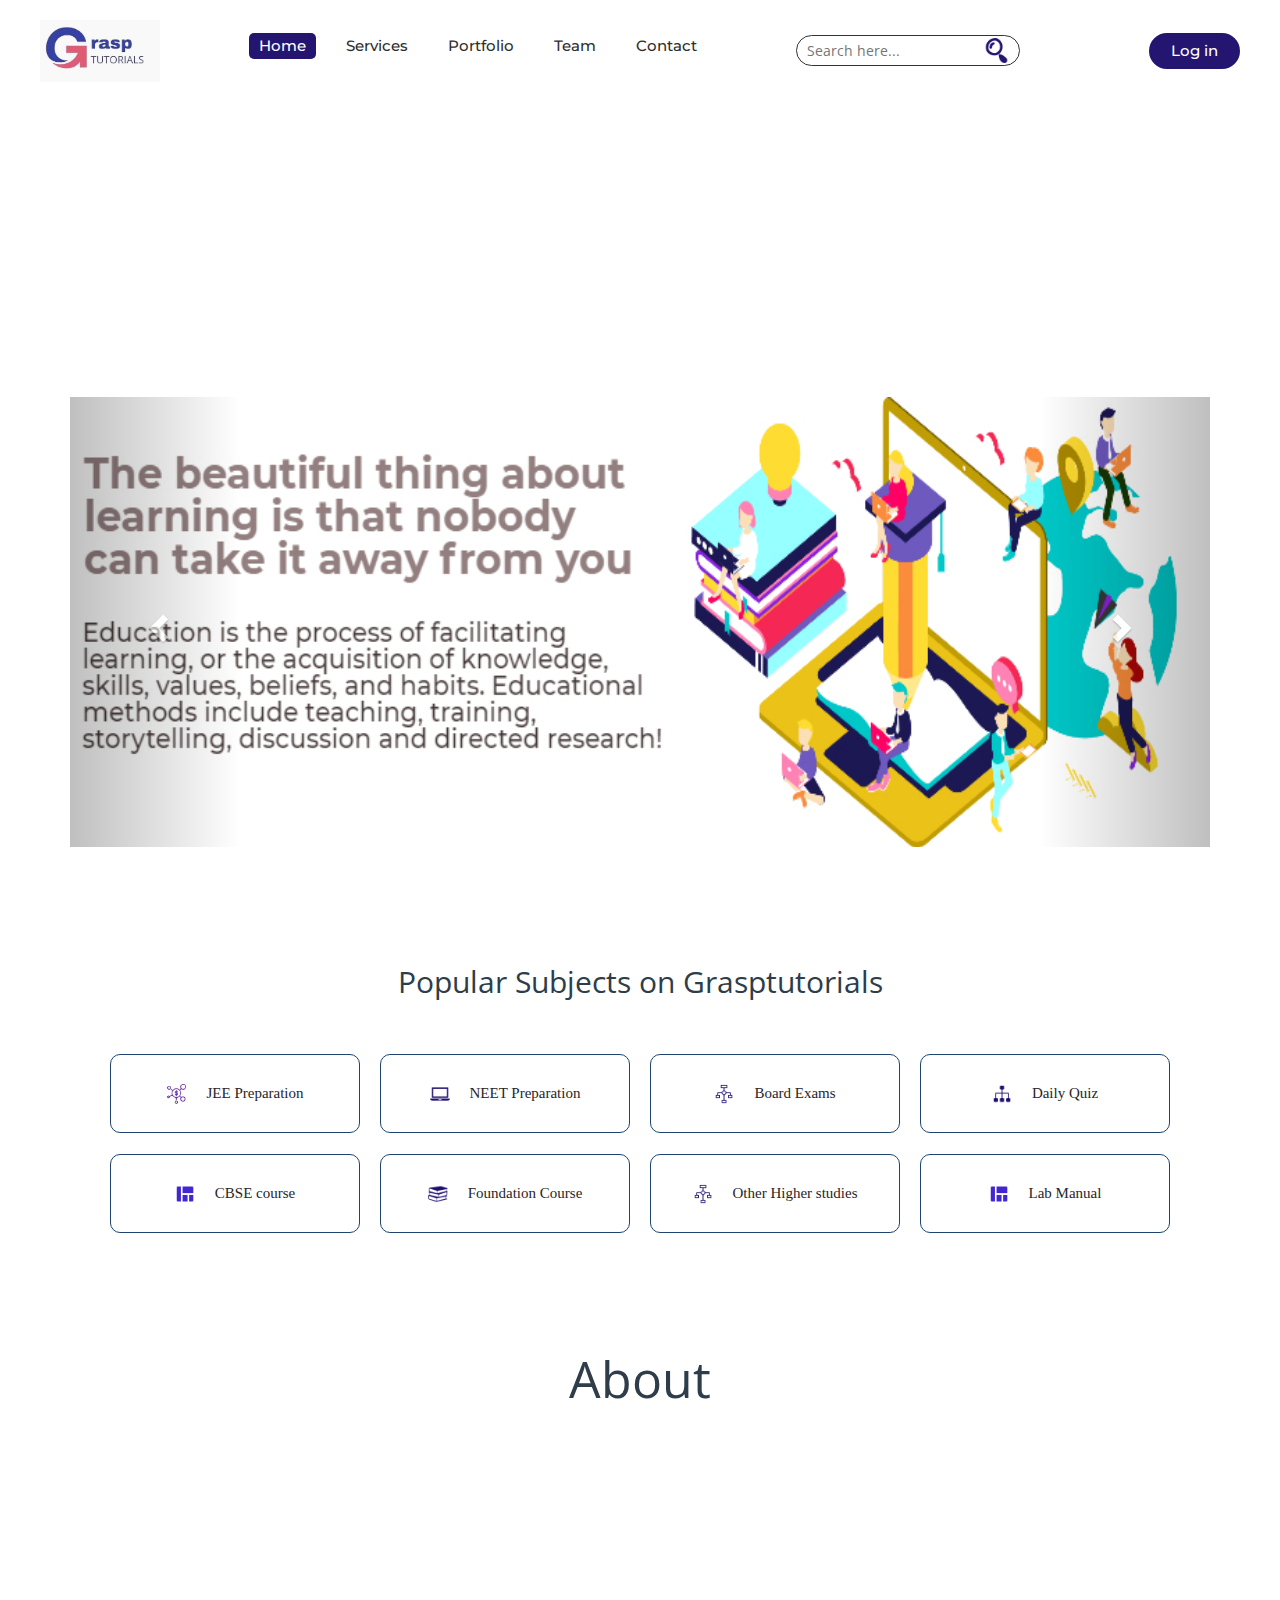
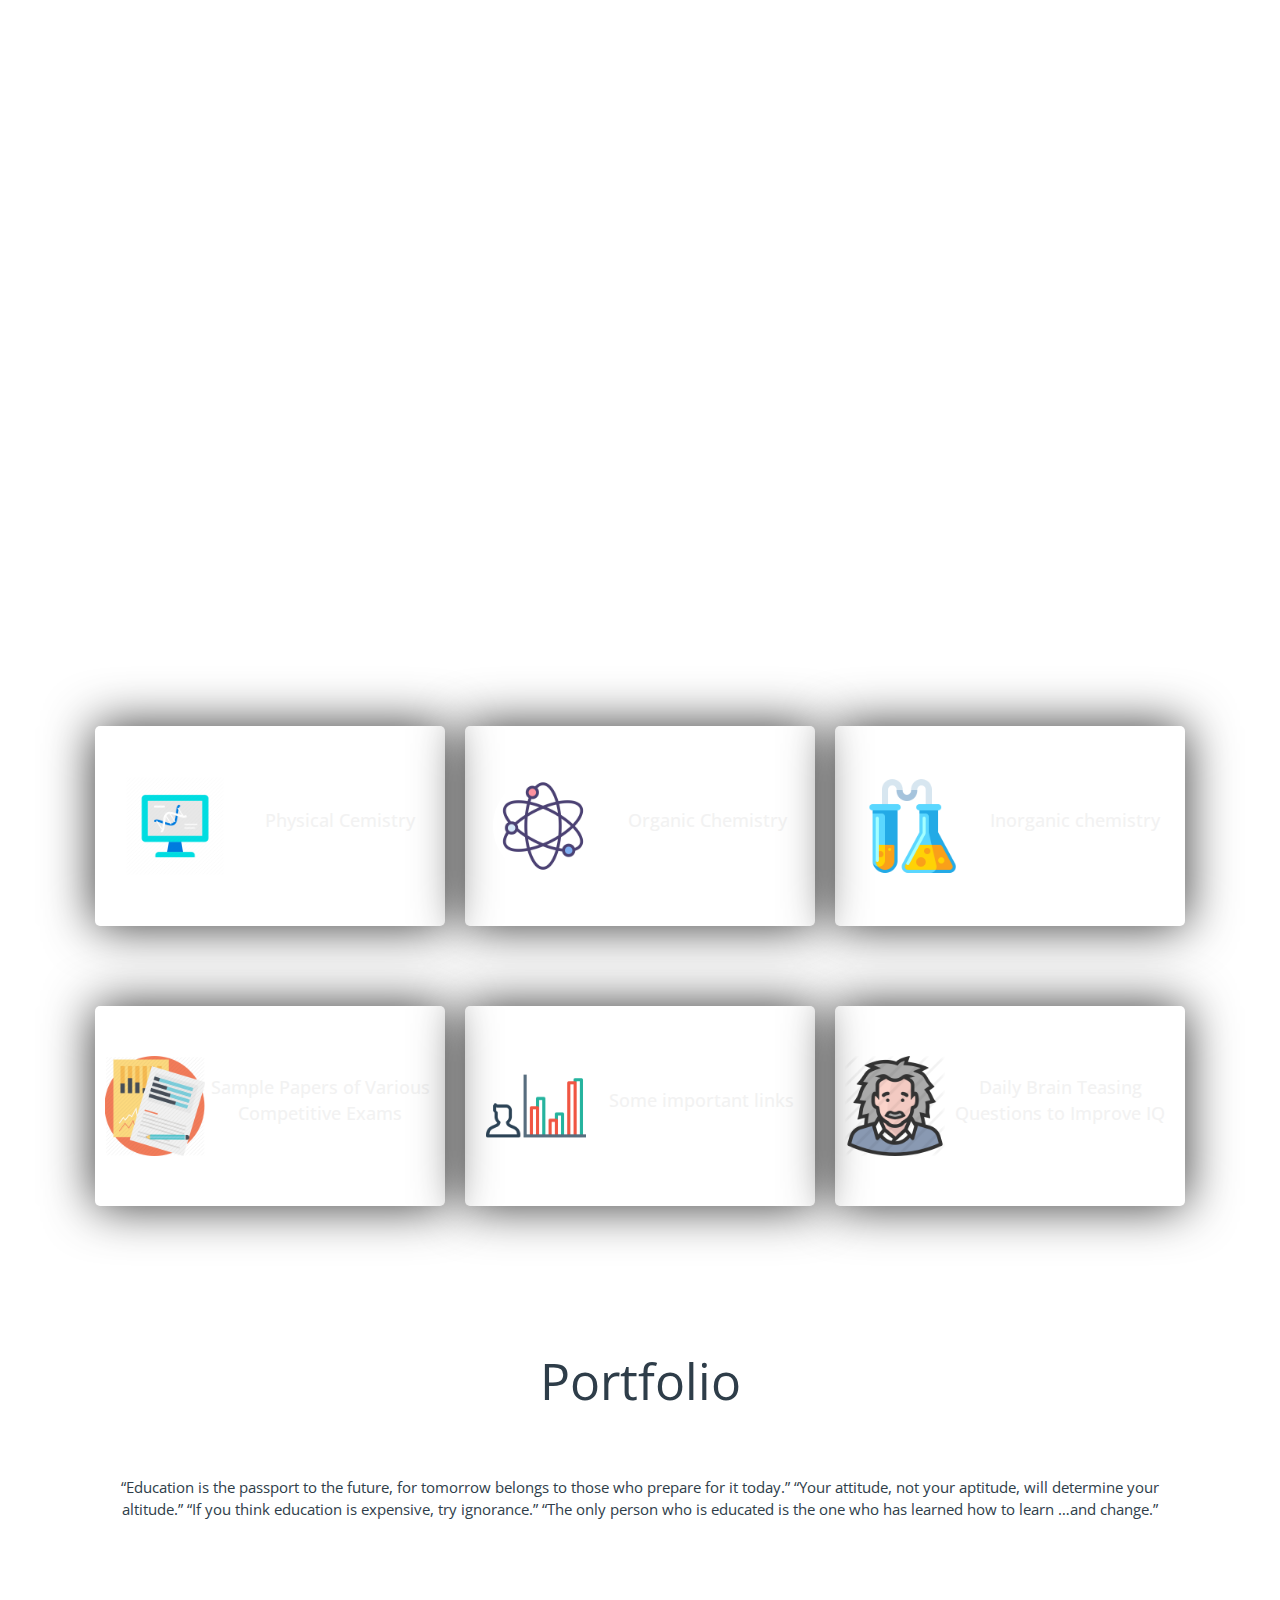
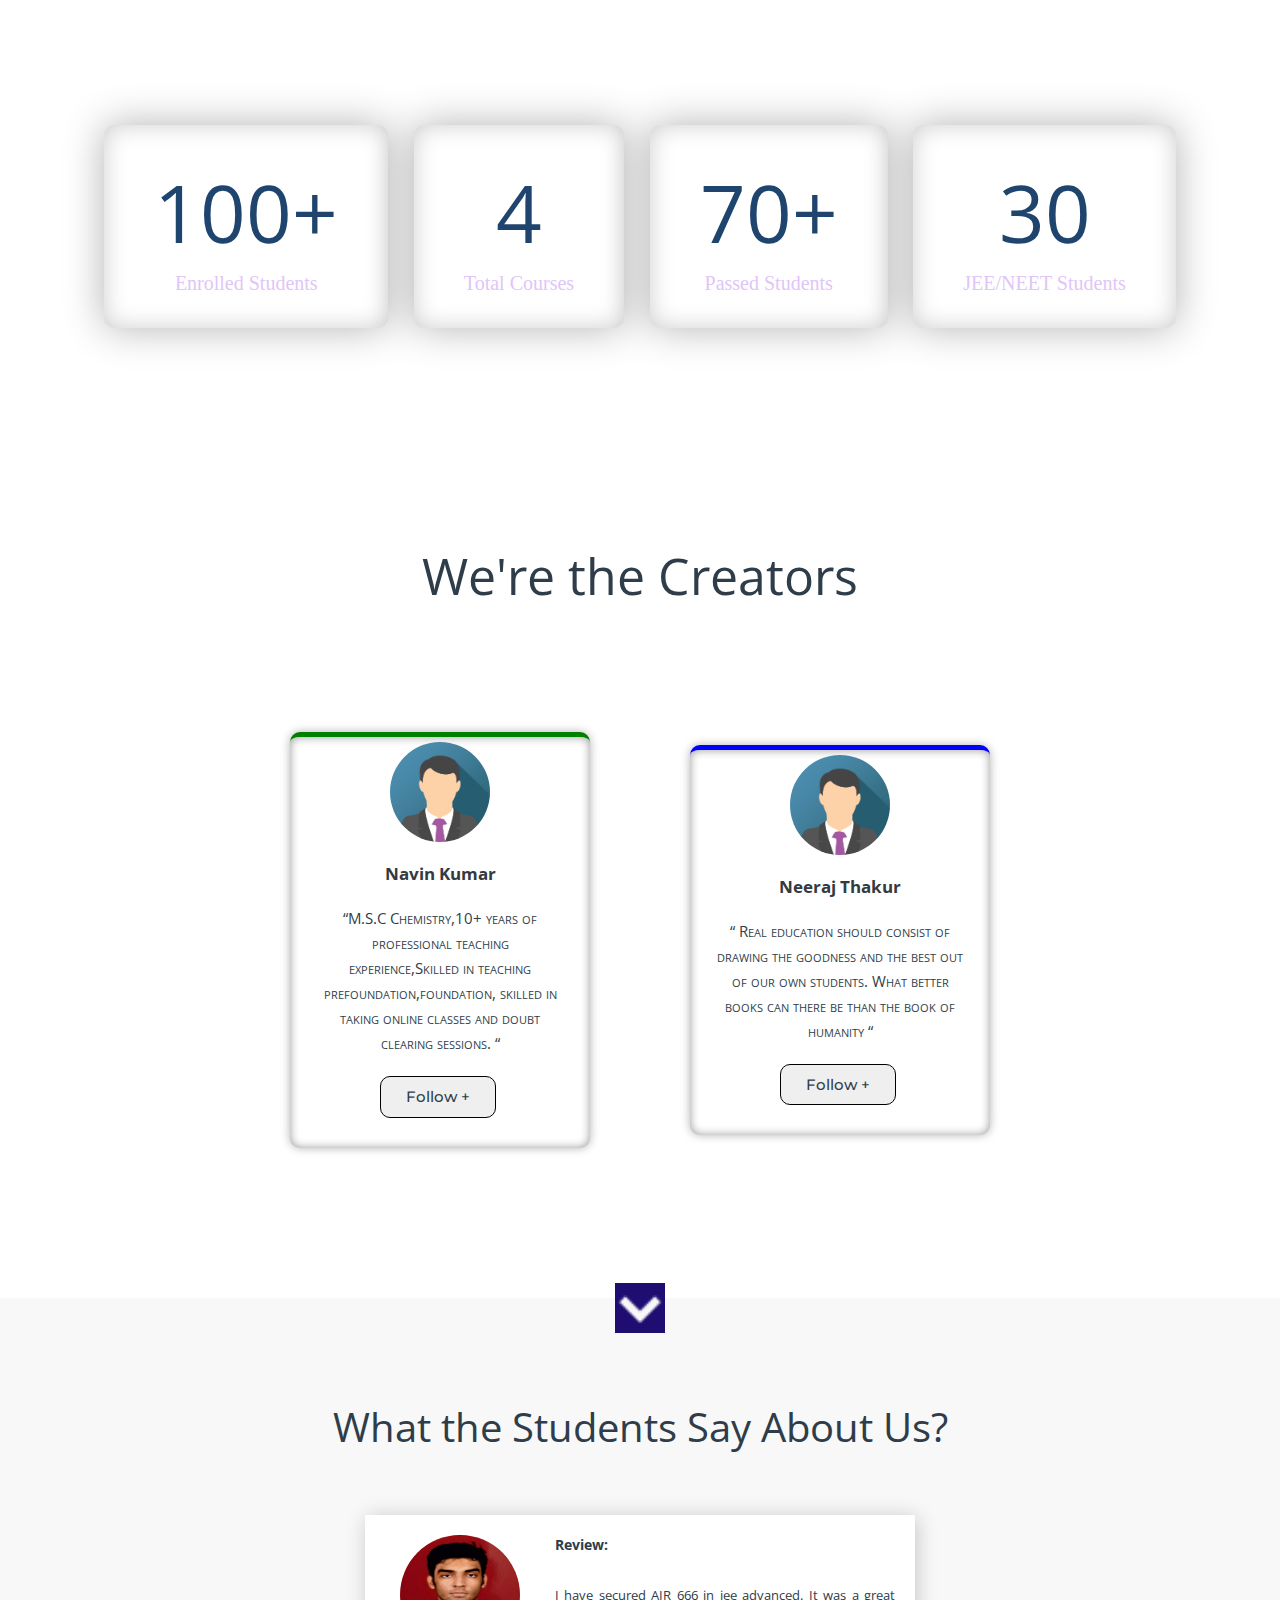
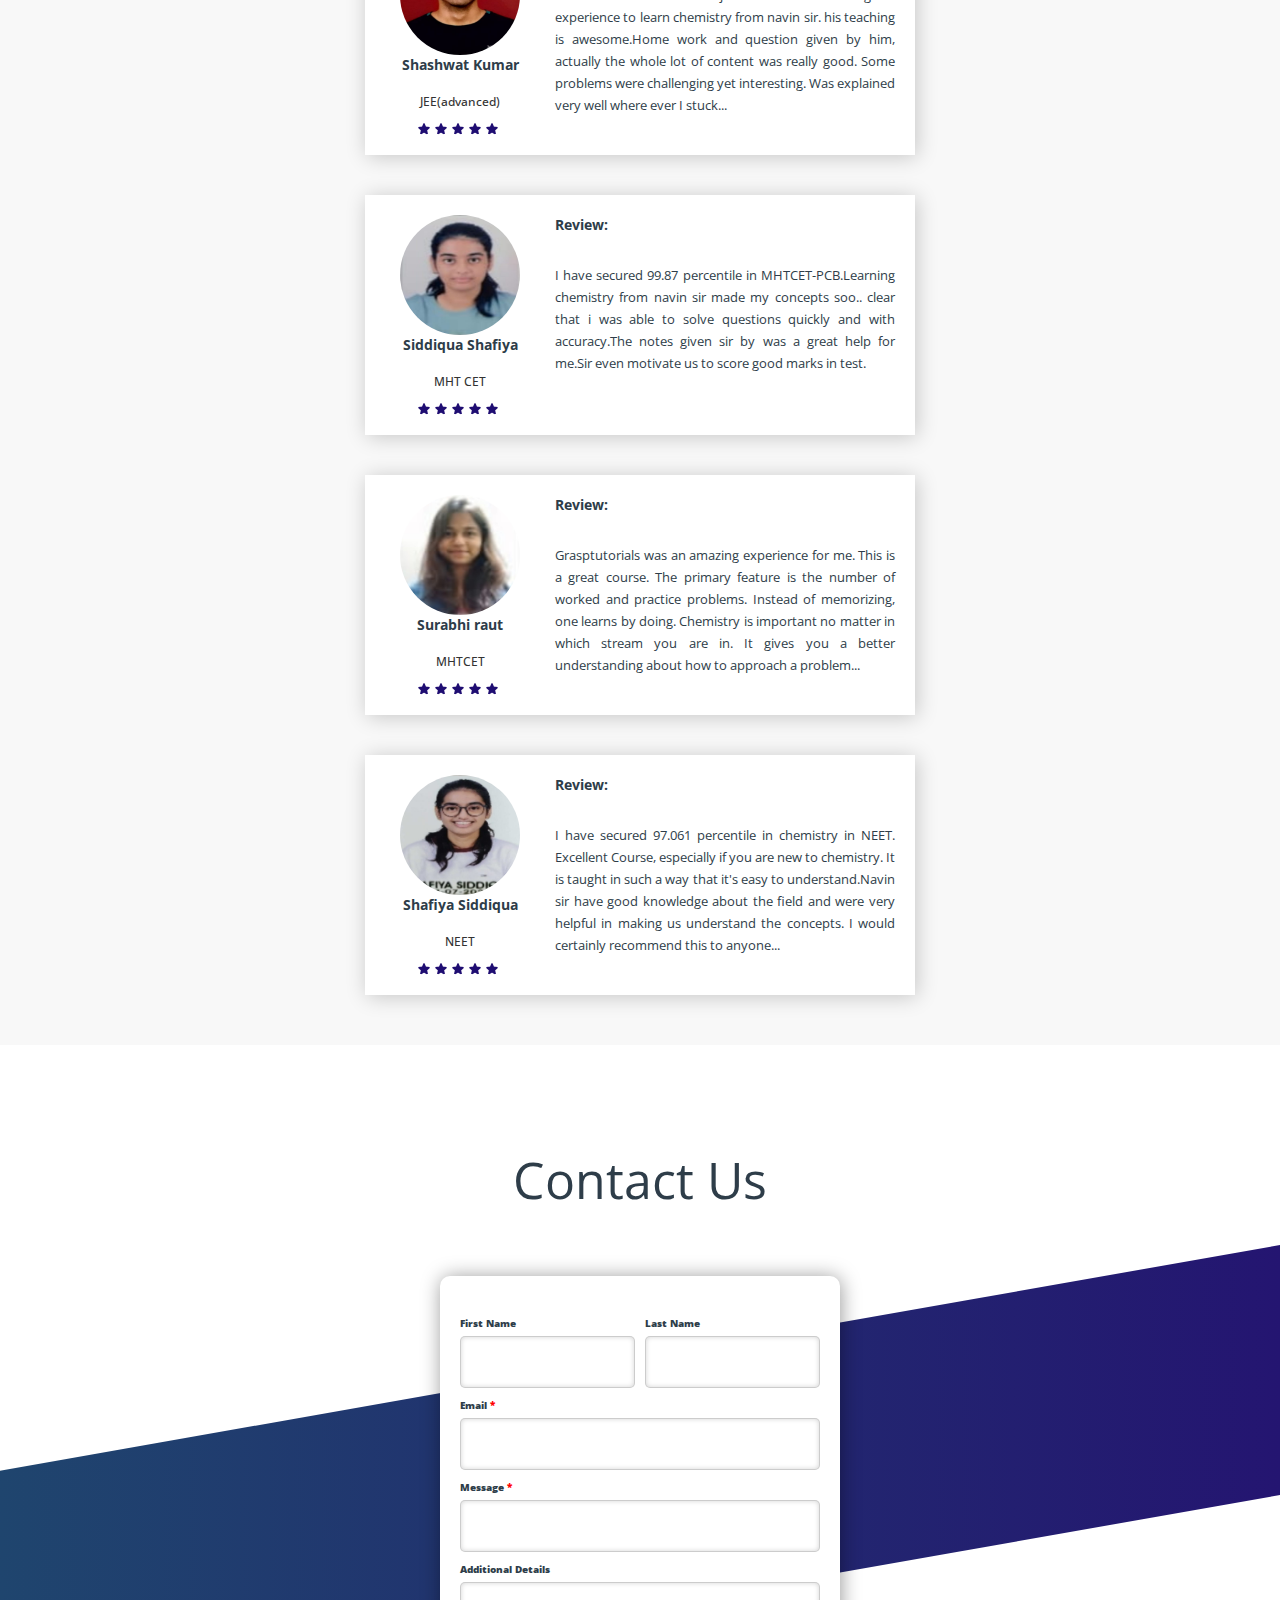
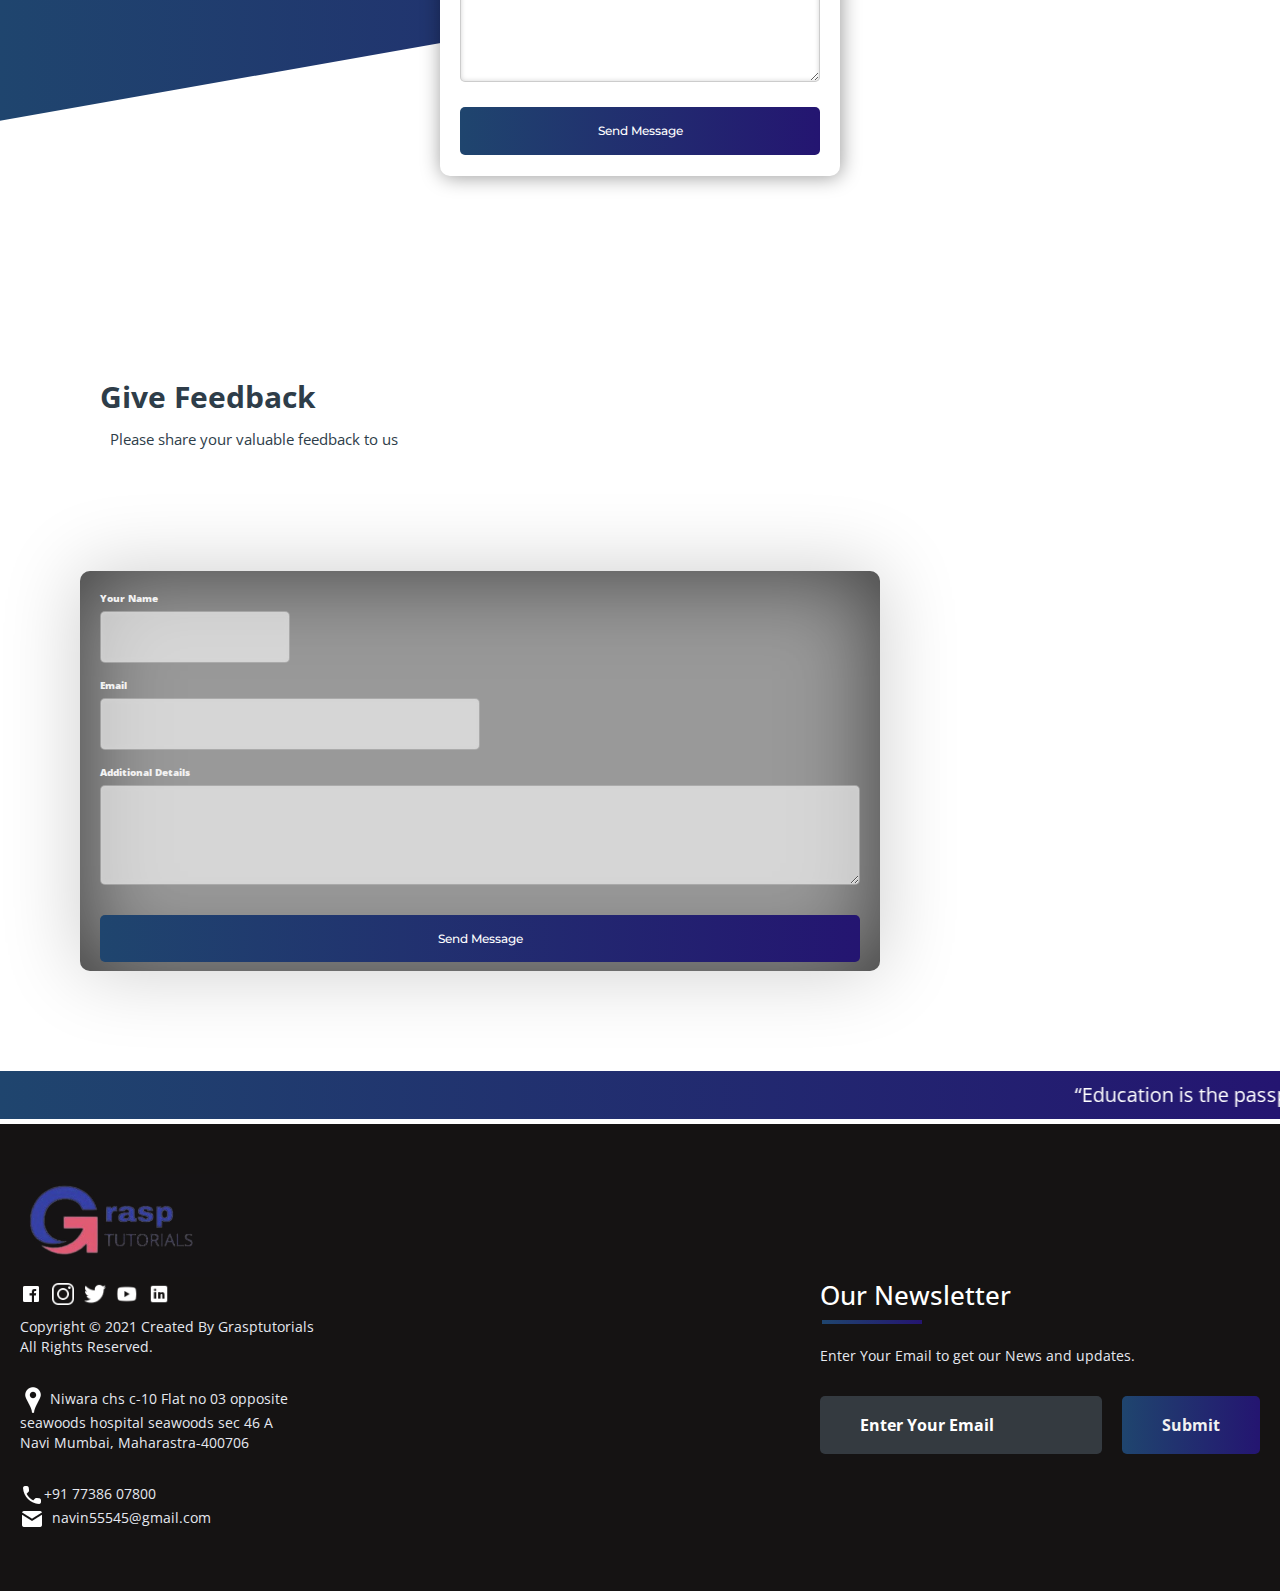
==== commit 89a97700: "css" ====
--- a/index.html
+++ b/index.html
@@ -62,7 +62,7 @@
 
 
 			<!-- <div class="svg-image"> -->
-				<div class="container" style="margin-top: -35%; margin-bottom: 10%;">
+				<div class="container" class = "slide" >
 					<br>
 					<div id="myCarousel" class="carousel slide" data-ride="carousel">
 					  <!-- Indicators -->
@@ -159,7 +159,7 @@
 					<img class="sideImage" src="images/extra/e3.jpg">
 				</div>
 				<div class="side-text">
-					<h2>Why GraspTutorials? ?</h2>
+					<h2>Why GraspTutorials? </h2>
 					<p>Education is the process of facilitating learning, or the acquisition of knowledge, skills, values, beliefs, and habits. Educational methods include teaching, training, storytelling, discussion and directed research.<br>We are team of Grasptutorials, teaching chemistry to students to succeed in their career and achieve there goals.<br> Our value system revolves around truth, transparency & commitment. Whatever we think, we say & whatever we say, we do. We present to you what we actually  are.</p>
 				</div>
 		</div>
--- a/style.css
+++ b/style.css
@@ -6,6 +6,10 @@
 	box-sizing: border-box;
 	margin: 0;
 	padding: 0;
+}
+.slide{
+	margin-top: -38%; 
+	margin-bottom: 10%;
 }
 
 html {
@@ -905,4 +909,10 @@
 	.feedbox form input, .feedbox form .fname{
 		width: 100%;
 	}
-}+}
+@media screen and (max-width: 360px) {	
+.slide{
+	margin-top: -130%; 
+	margin-bottom: 10%;
+}
+}
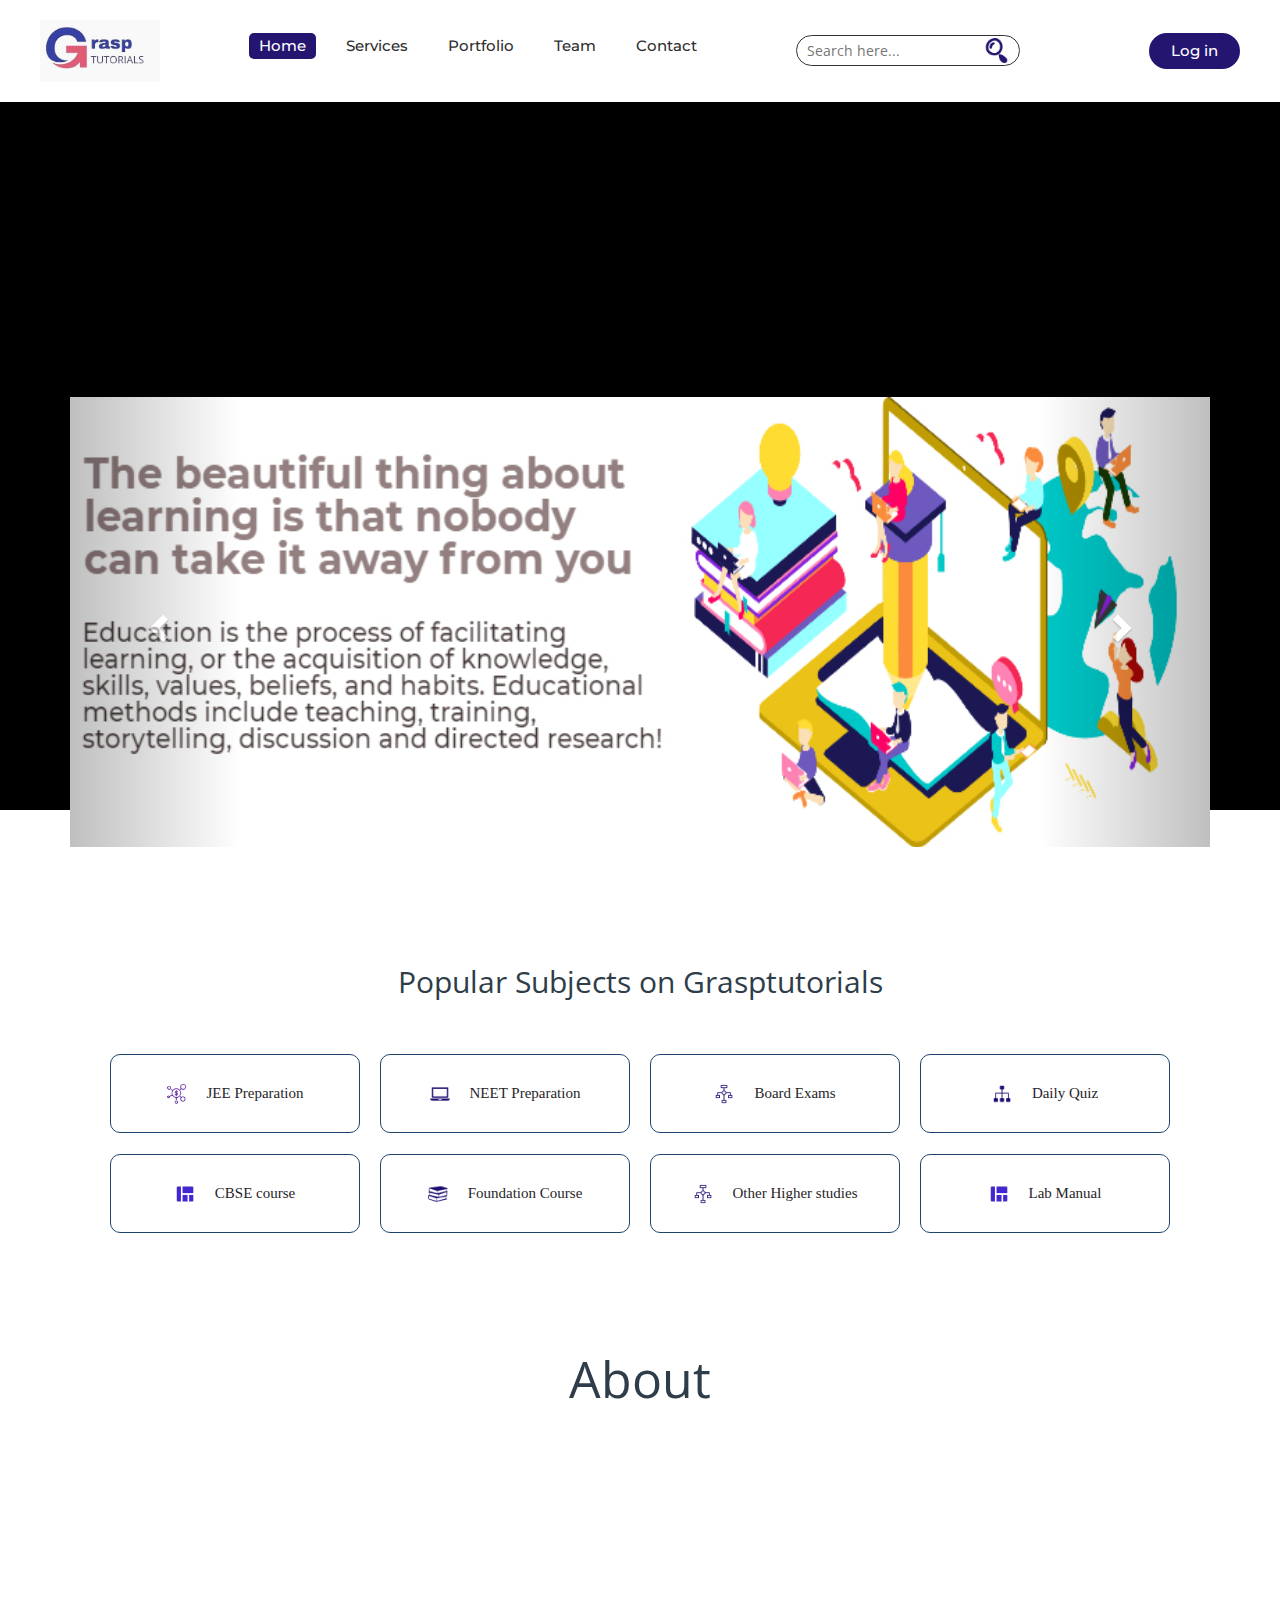
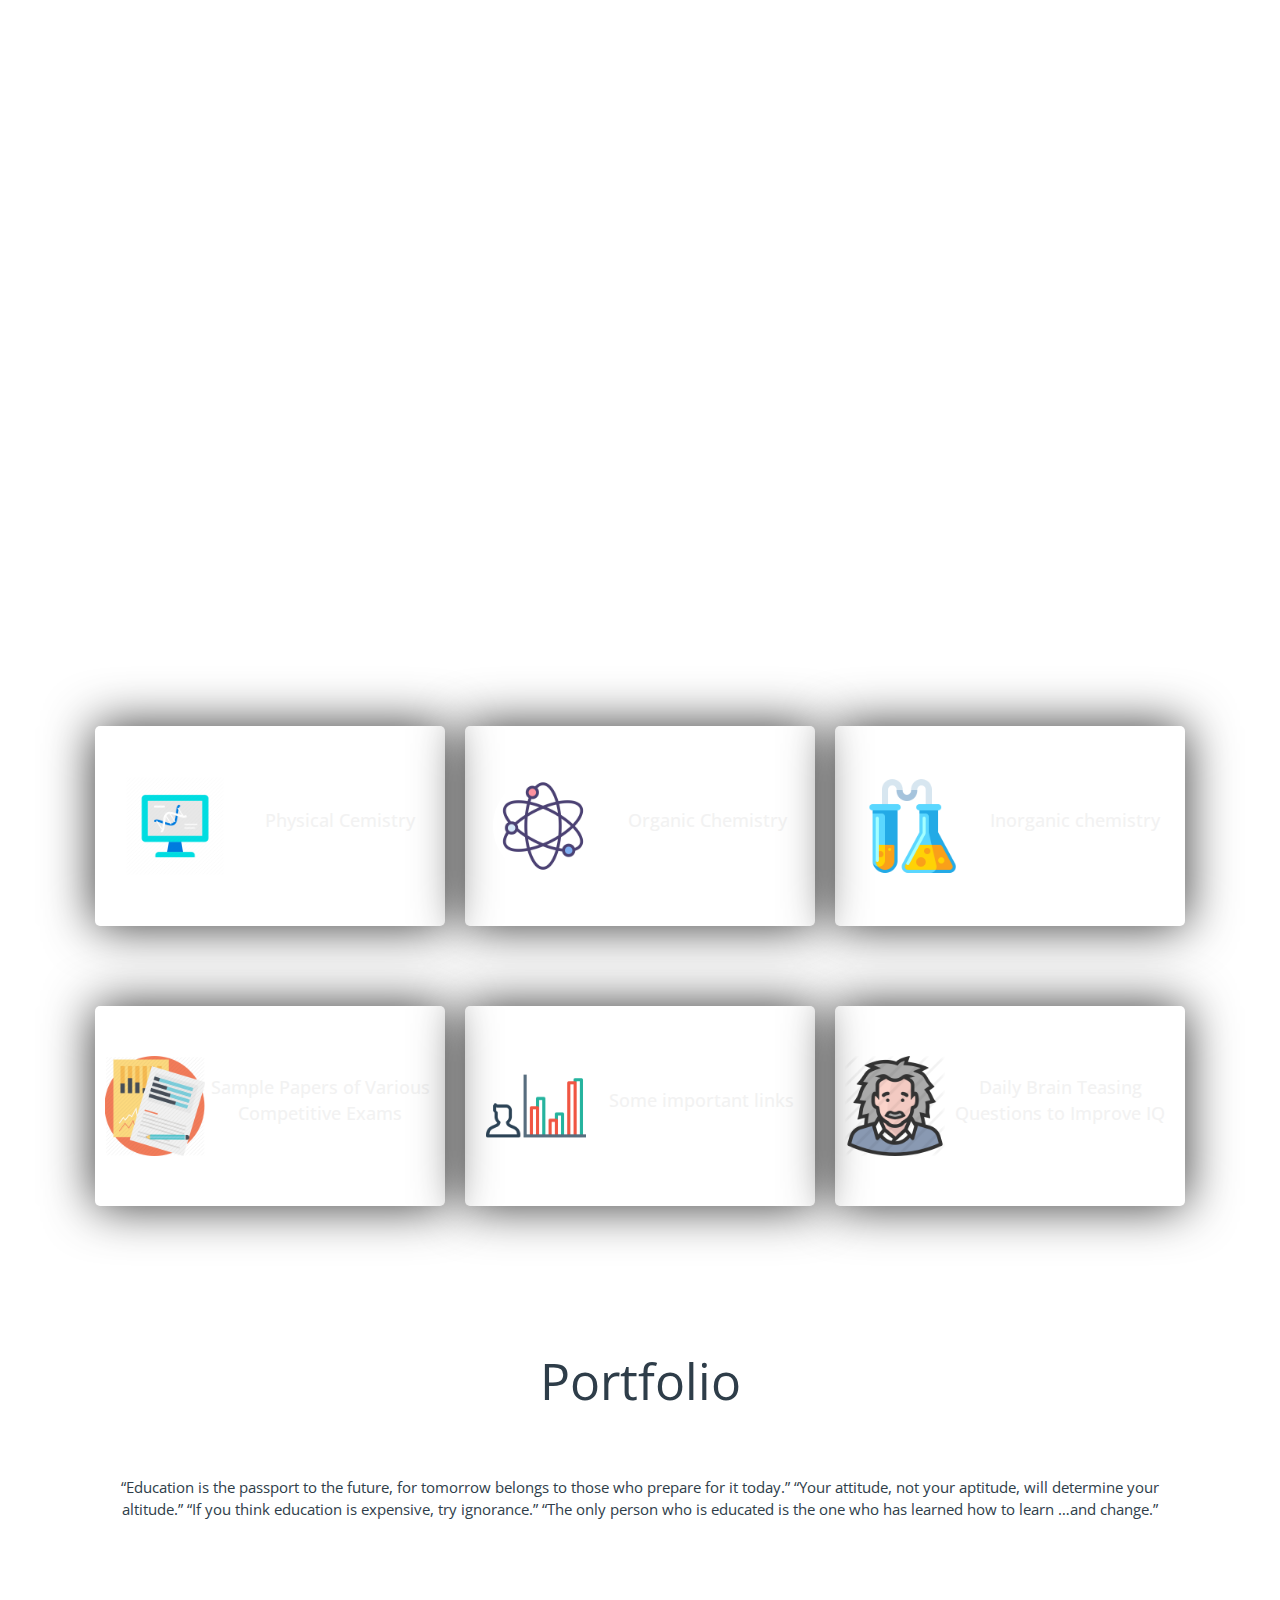
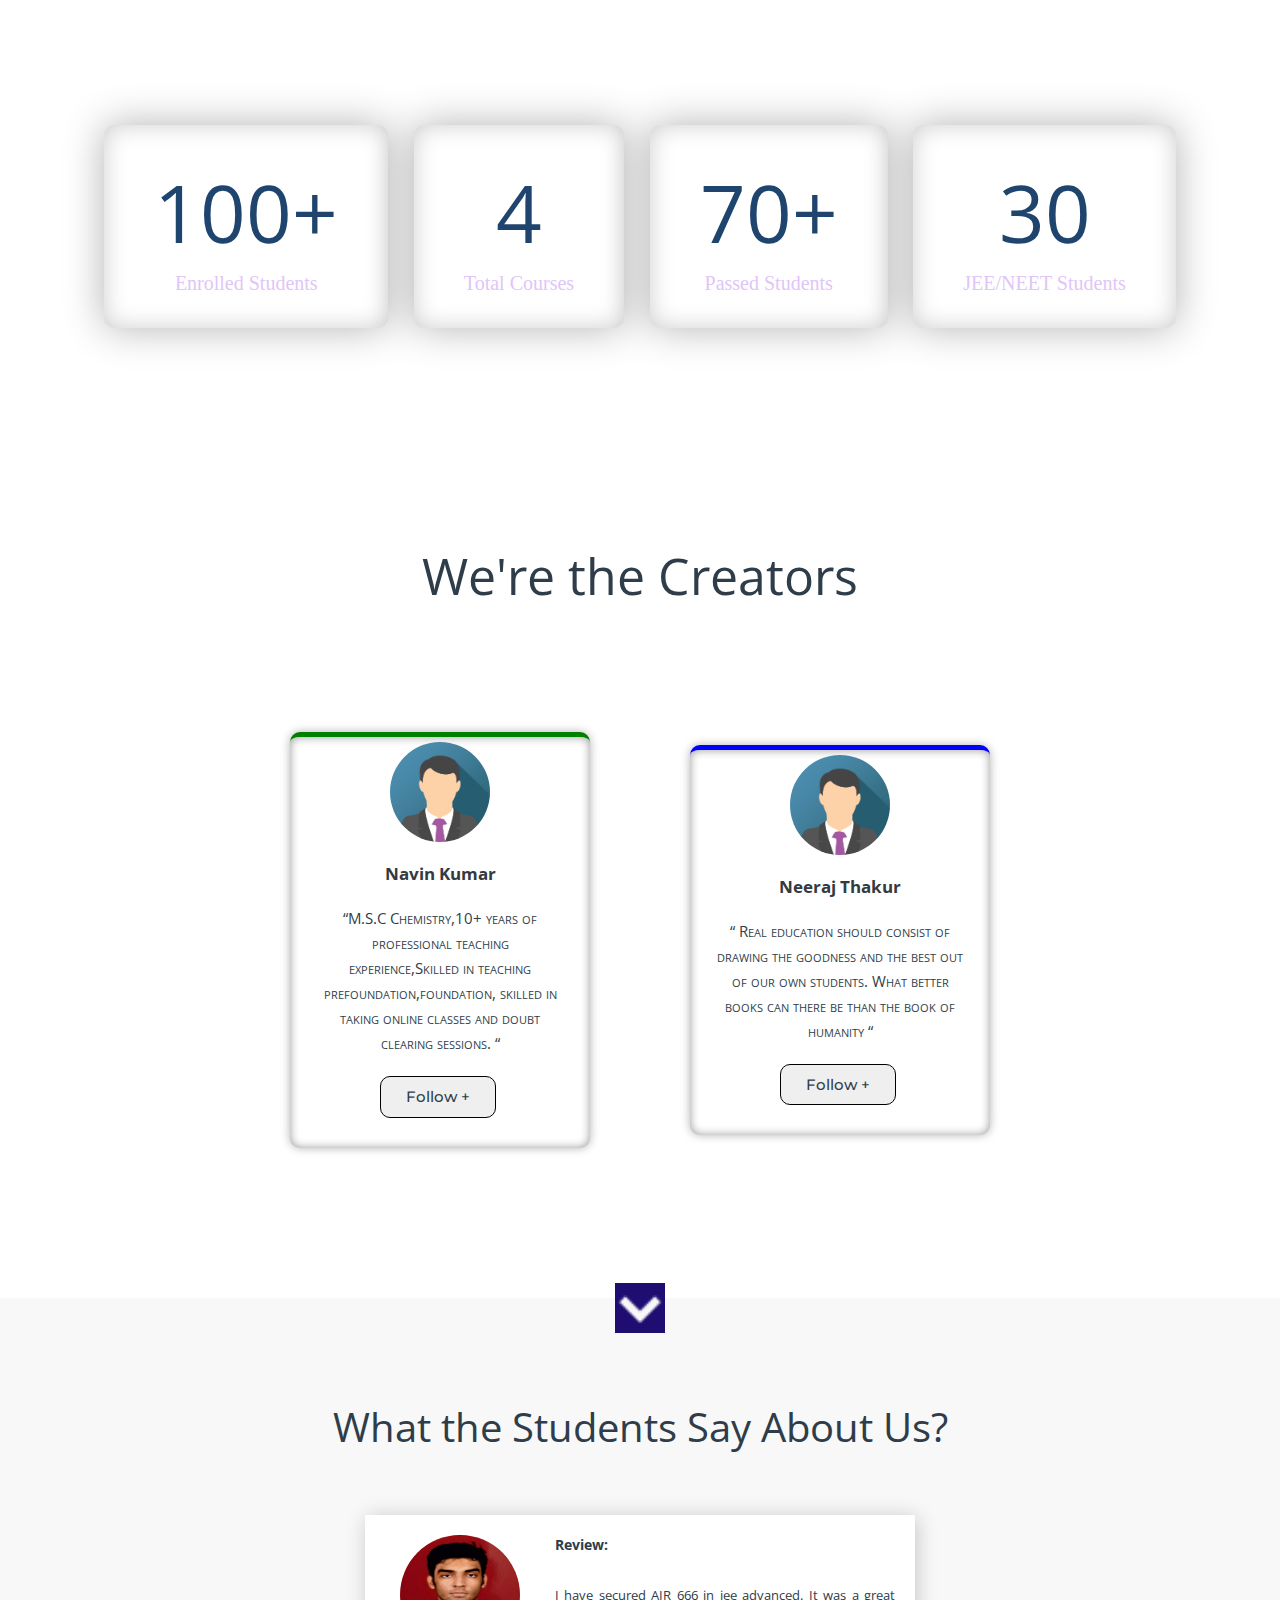
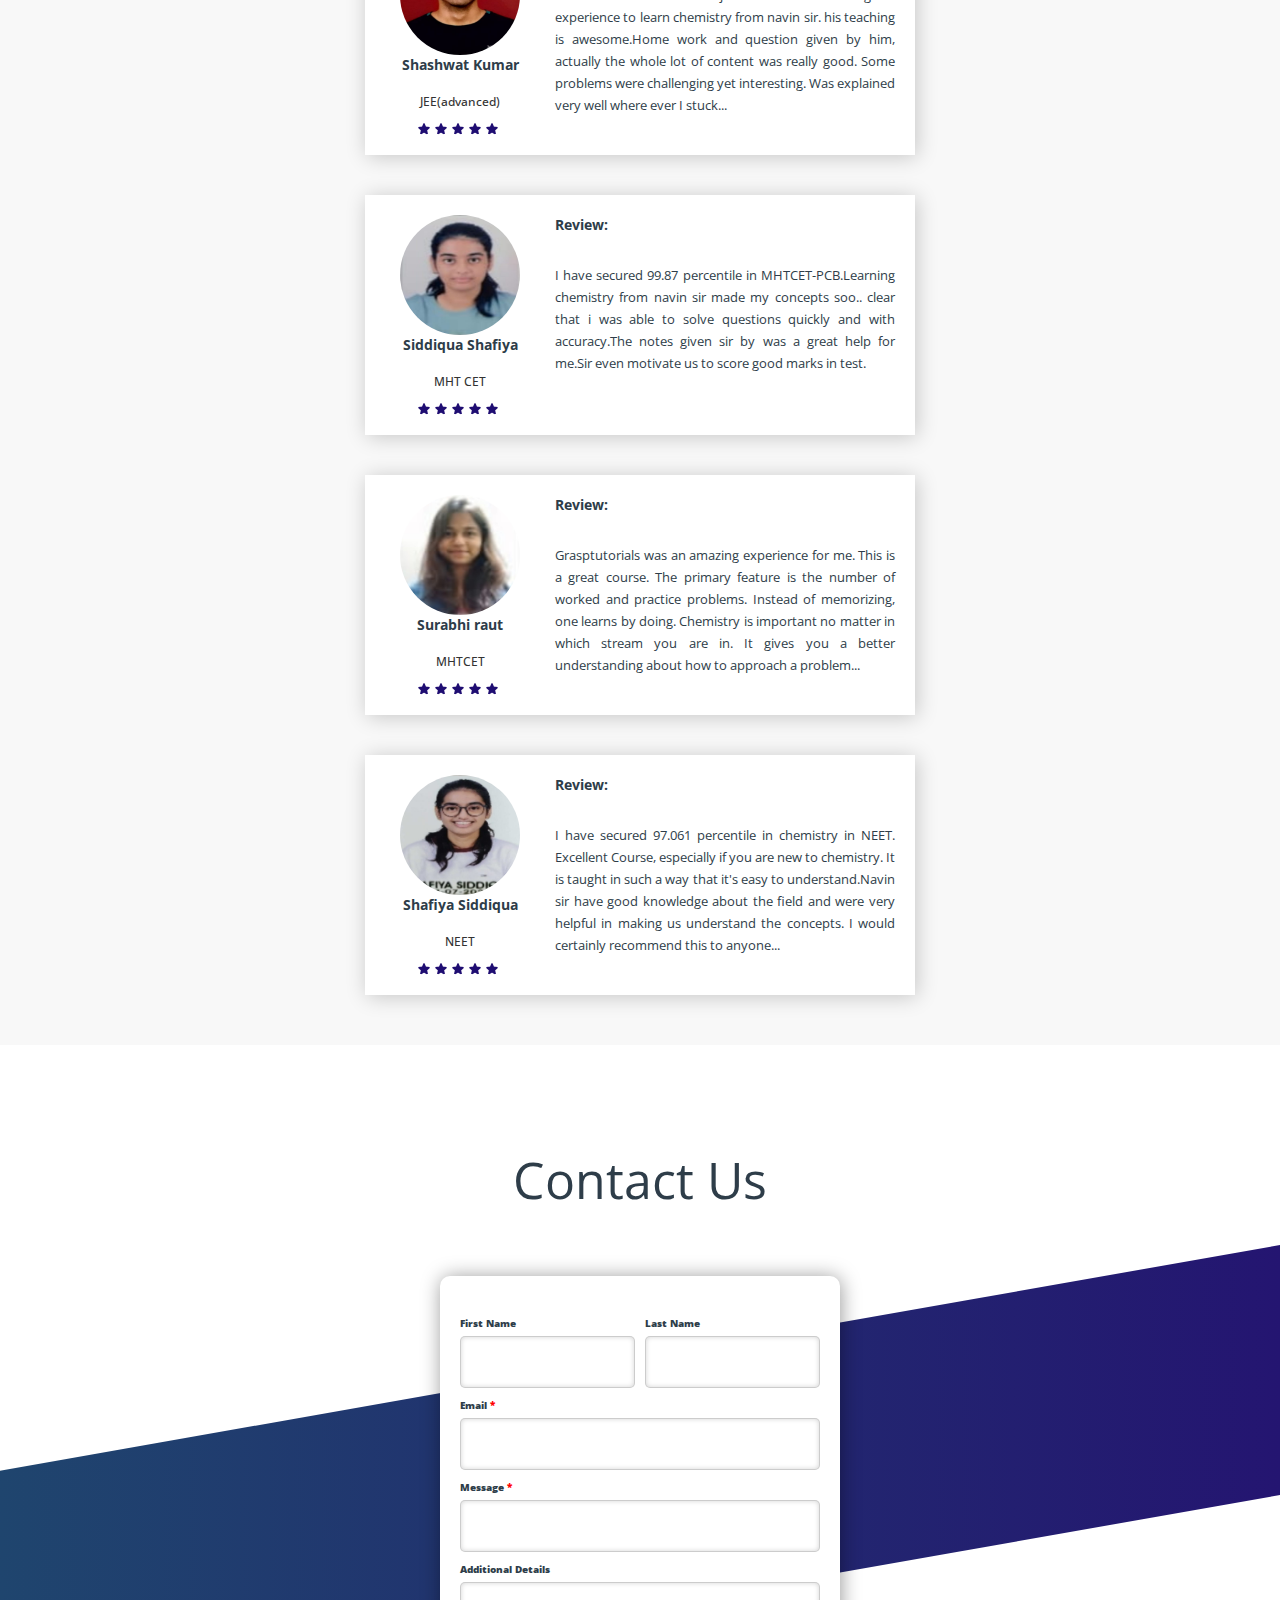
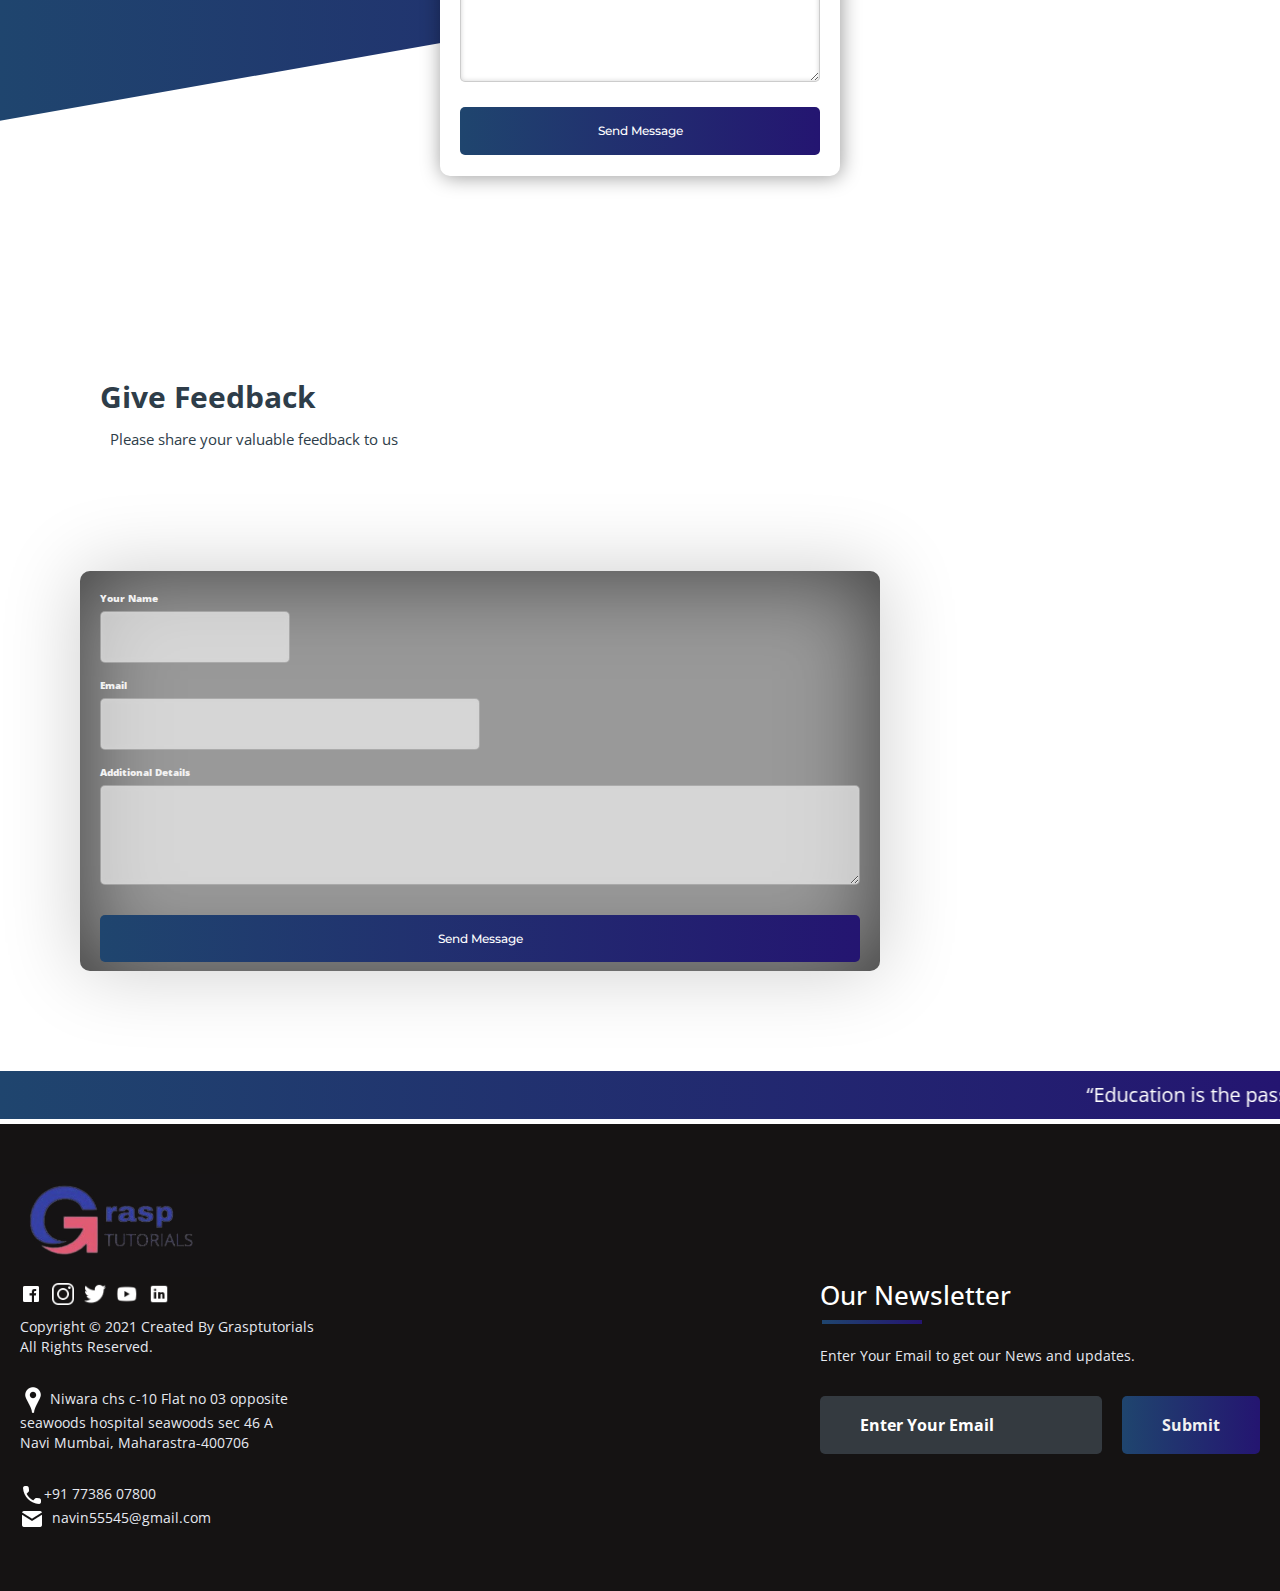
==== commit 3c432287: "css header" ====
--- a/index.html
+++ b/index.html
@@ -79,7 +79,7 @@
 						  <img src="images/extra/svg2.jpg" alt="Chania" width="100px" height="100px">
 						  <div class="carousel-caption">
 							<h3>Chania</h3>
-							<p>The atmosphere in Chania has a touch of Florence and Venice.</p>
+				
 						  </div>
 						</div>
 				  
@@ -87,7 +87,6 @@
 						  <img src="images/extra/rank_poster (1).jpg" alt="Chania" width="100px" height="100px">
 						  <div class="carousel-caption">
 							<h3>Chania</h3>
-							<p>The atmosphere in Chania has a touch of Florence and Venice.</p>
 						  </div>
 						</div>
 					  
--- a/style.css
+++ b/style.css
@@ -22,7 +22,7 @@
 
 header {
 	height: 90vh;
-	/* background: #000; */
+	background: #000;
 }
 .black {
 	box-shadow: 0 2px 10px rgba(0, 0, 0, 0.5);
@@ -903,6 +903,11 @@
 		margin: 20px;
 		/* align-self: center; */
 	}
+	header {
+		height: 35vh;
+		background: #000;
+	}
+
 }
 
 @media screen and (max-width: 1000px) {	
@@ -910,9 +915,26 @@
 		width: 100%;
 	}
 }
-@media screen and (max-width: 360px) {	
+ /* @media screen and (max-width: 425px) {
+header {
+		height: 15vh;
+		background: #000;
+	}
 .slide{
-	margin-top: -130%; 
-	margin-bottom: 10%;
-}
-}
+	margin-top: -10%; 
+	margin-bottom: 11%;
+}
+} */
+
+
+/* @media screen and (min-width: 900px ) and (max-width:1280px) { */
+/* .slide{ 
+		margin-top: -38%; 
+		margin-bottom: 10%;
+	}  */
+
+/* header {
+		height: 90vh;
+		background: #000;
+	}		
+} */ 
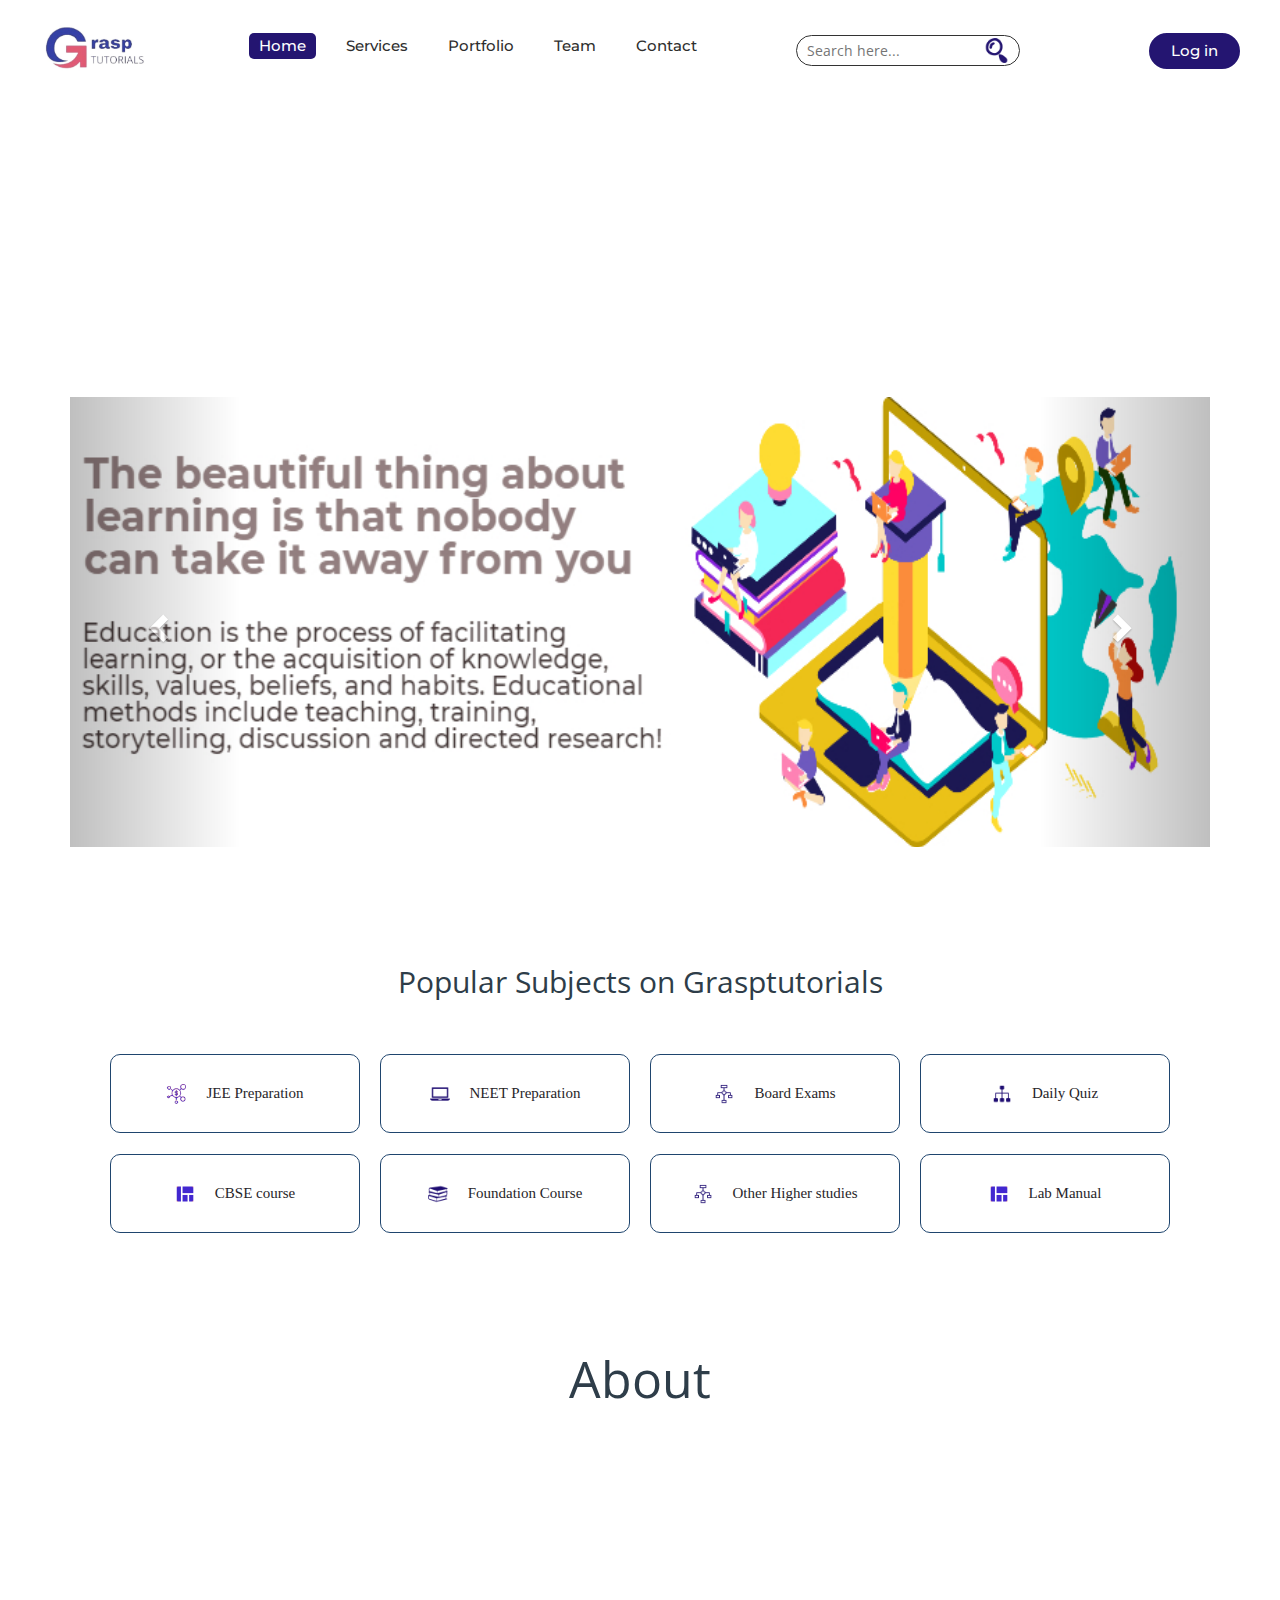
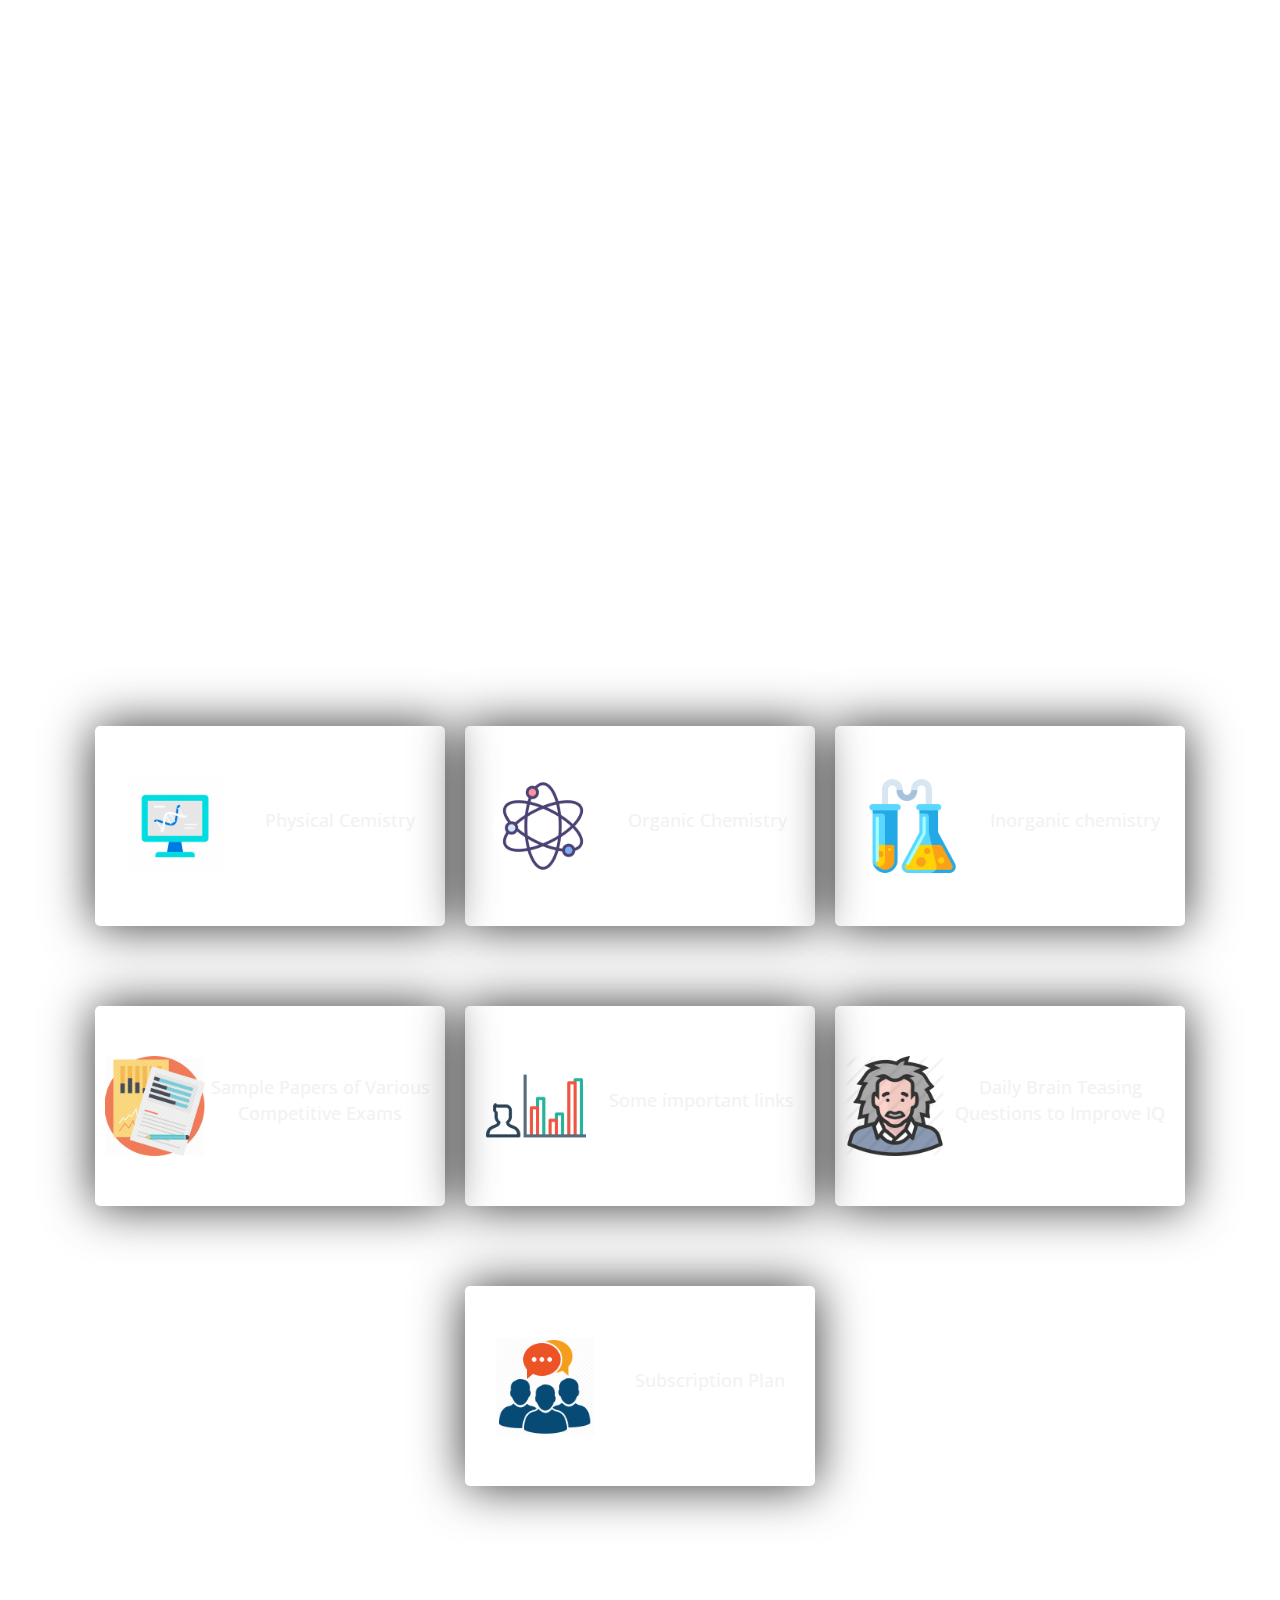
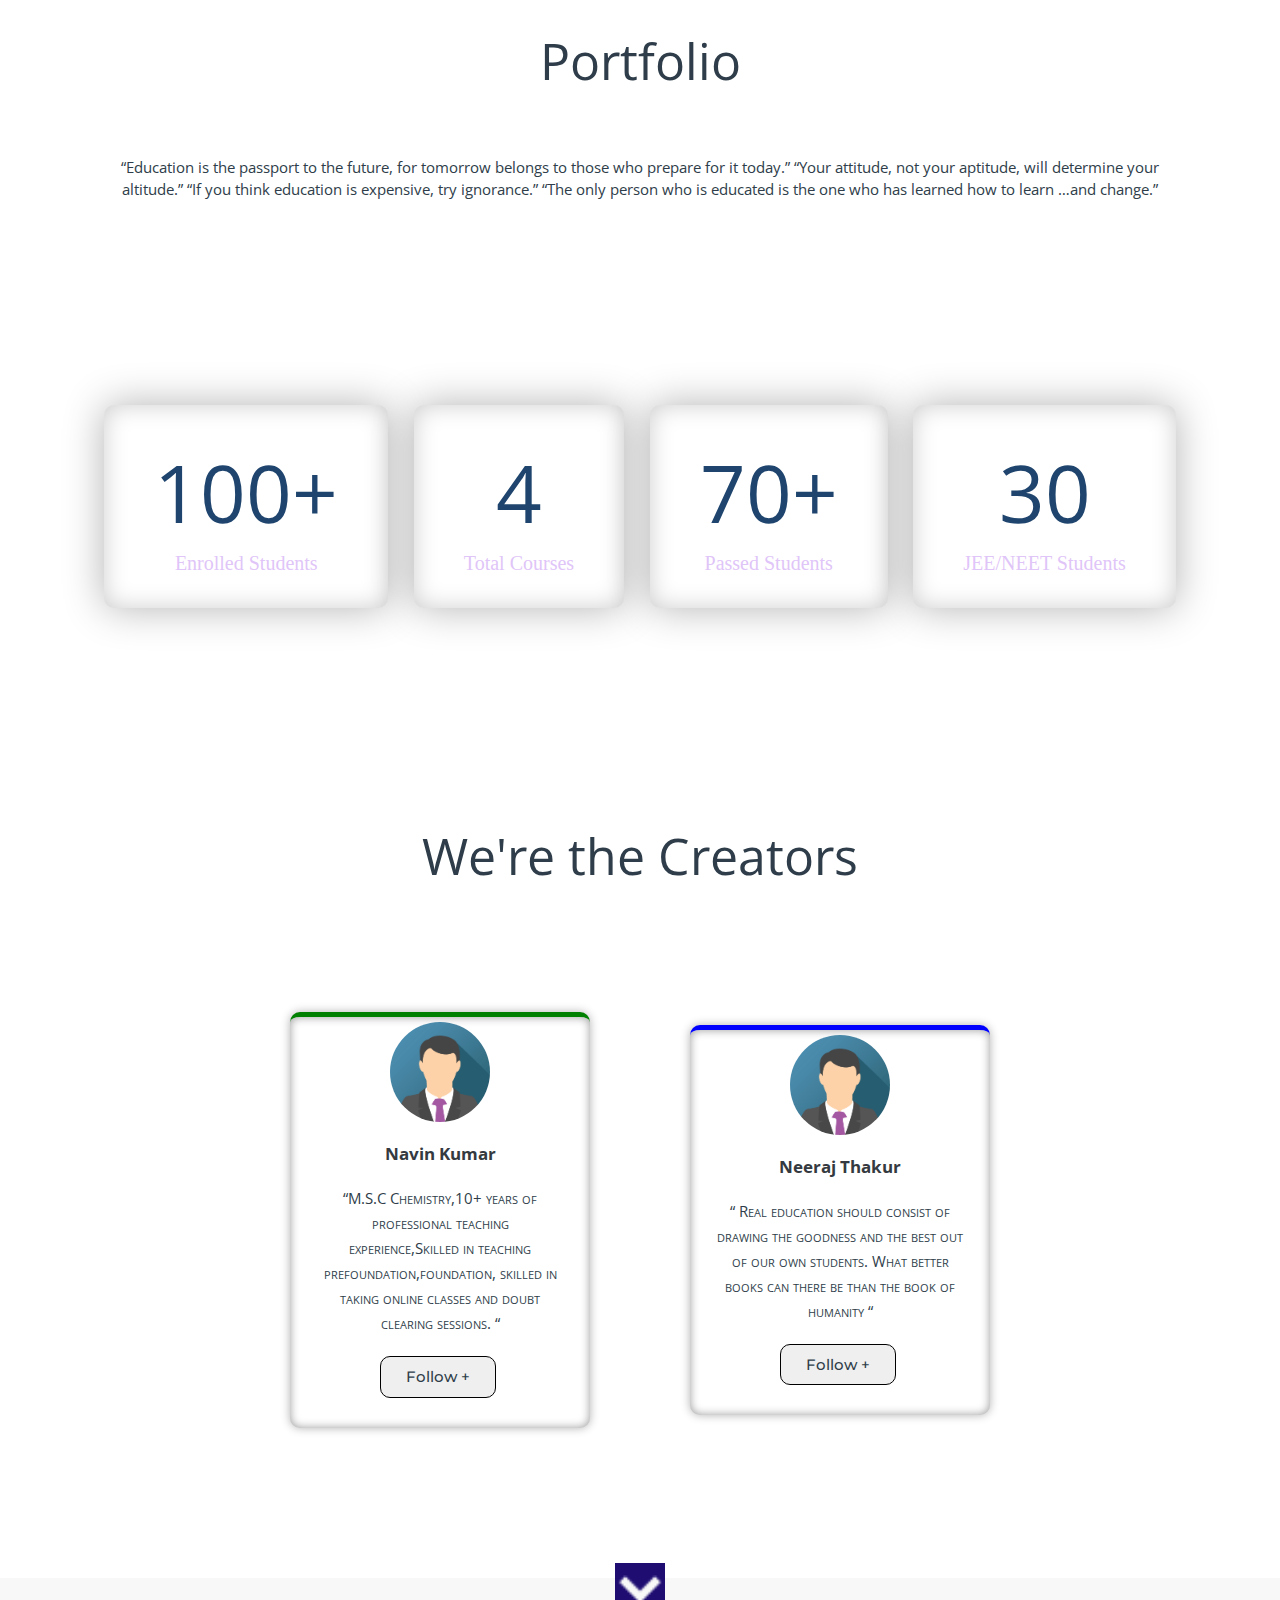
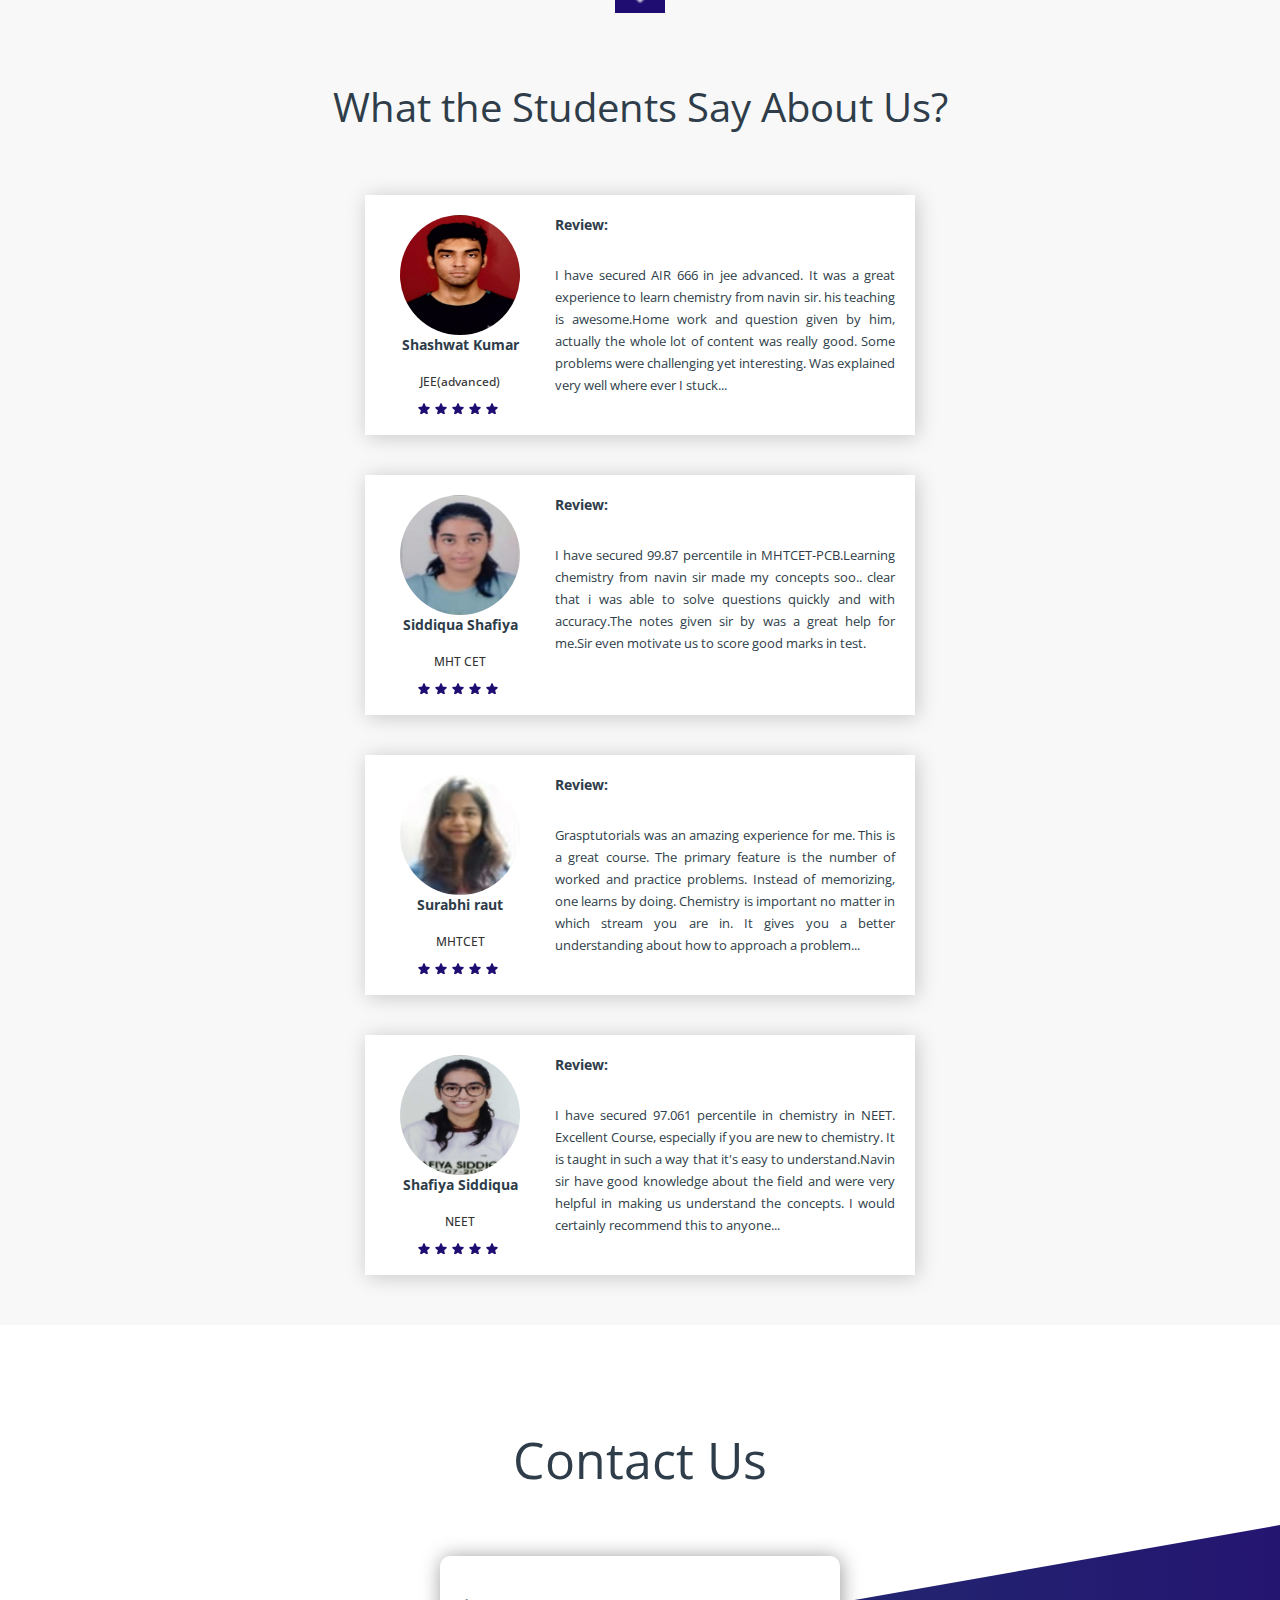
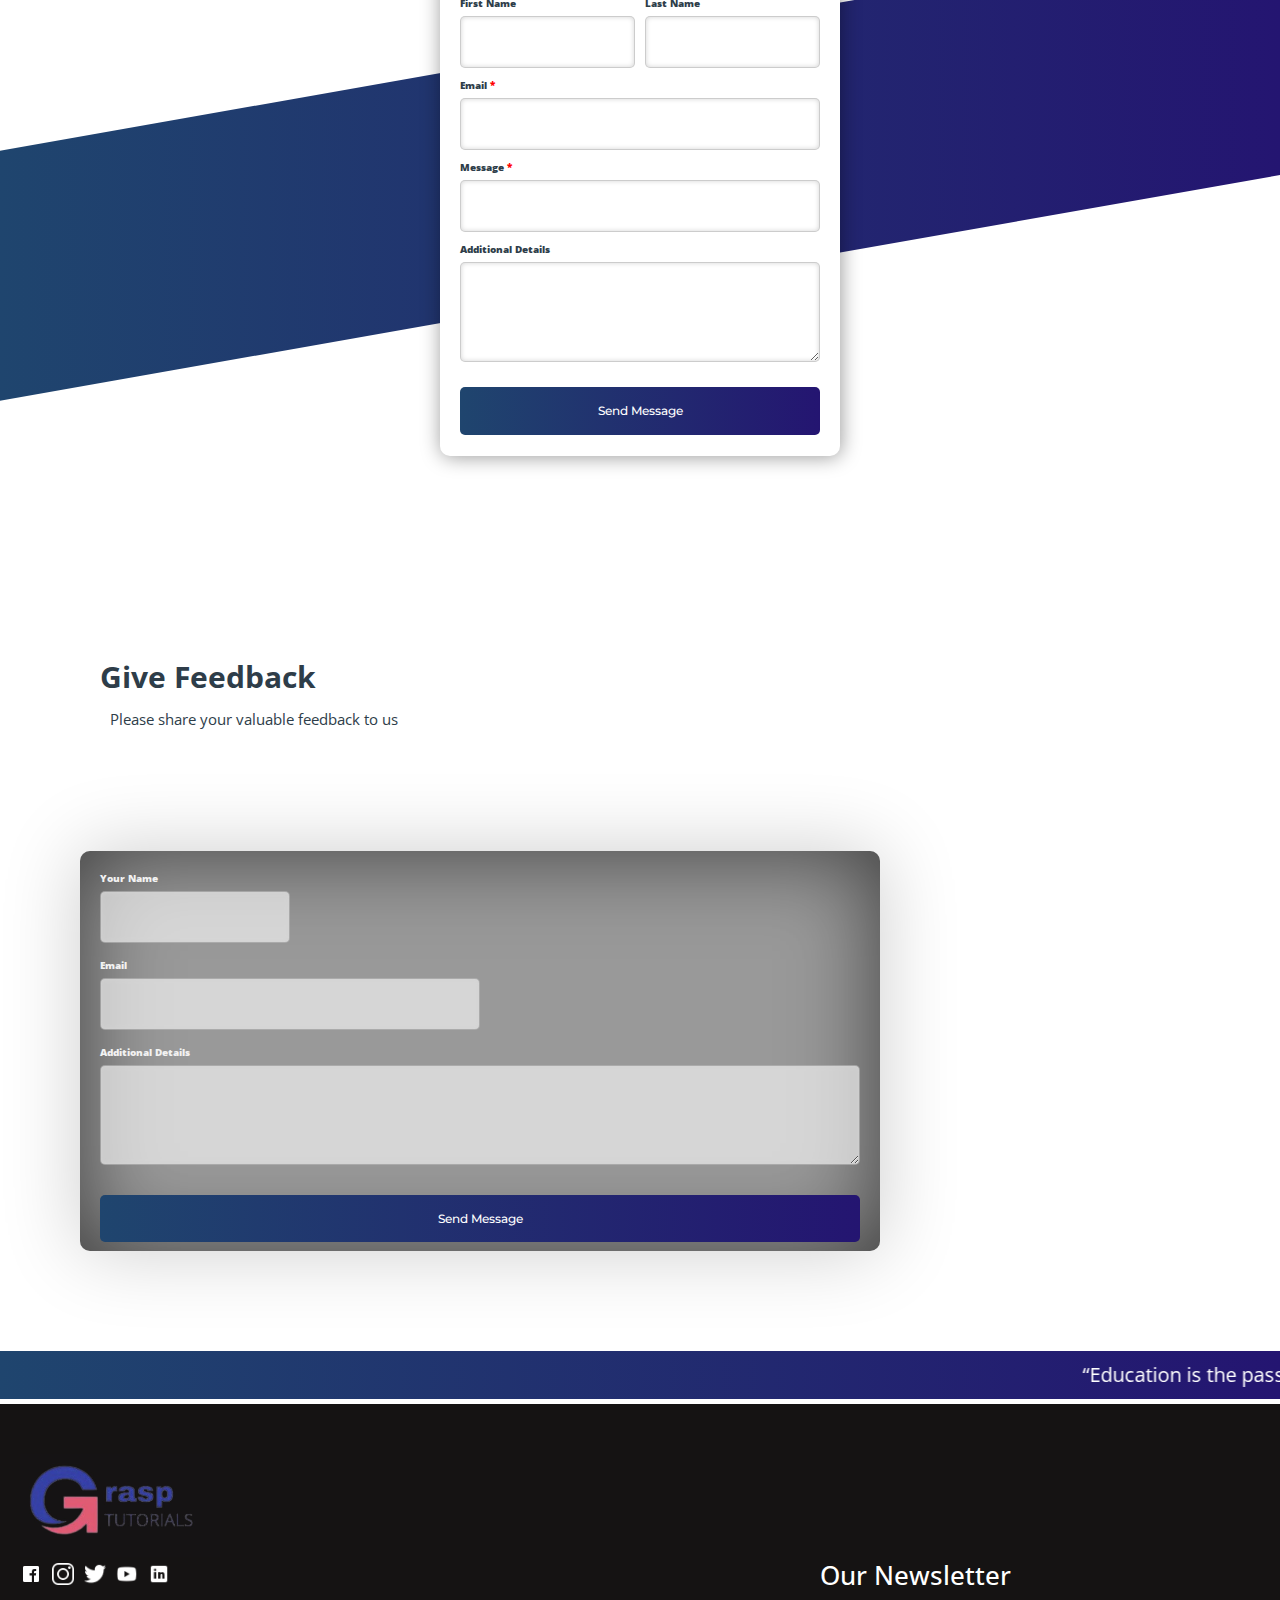
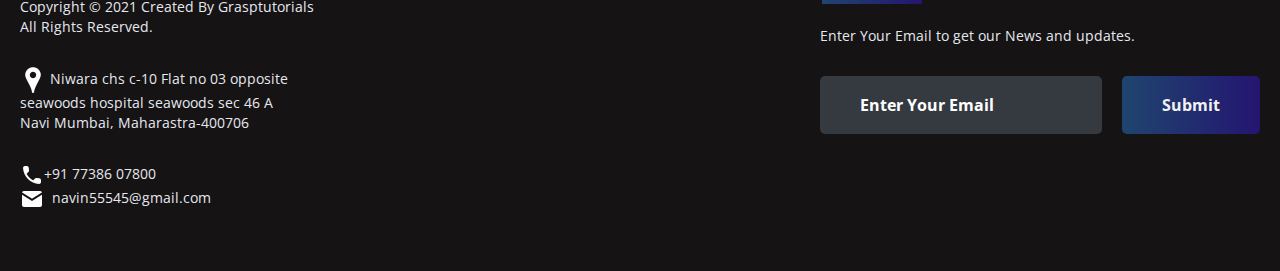
==== commit abfce9e5: "menu set up" ====
--- a/index.html
+++ b/index.html
@@ -35,7 +35,7 @@
 <!-- Navigation Bar -->
 	<header id="header">
 		<nav>
-			<div class="logo"><img src="images/icon/logo.jpeg" alt="logo">
+			<div class="logo"><img src="images/icon/logos.jpg" alt="logo">
 				<!-- <h6 style="color: #241571; font-weight: bolder;">&nbsp; &nbsp;&nbsp; &nbsp;&nbsp; GraspTutorials</h6> -->
 			</div>
 			<ul>
@@ -48,7 +48,7 @@
 			</ul>
 			<div class="srch"><input type="text" class="search" placeholder="Search here..."><img src="images/icon/search-64.png" alt="search" onclick=slide()></div>
 			<a class="get-started" href="login.html">Log in</a>
-			<img src="images/icon/menu.png" class="menu" onclick="sideMenu(0)" alt="menu">
+			<img src="images/icon/menu.png" class="menu" onclick="sideMenu(0)" alt="menu" style="margin-right:80px;">
 		</nav>
 	</header>
 		<!-- <div class="head-container">
@@ -76,21 +76,17 @@
 					  <div class="carousel-inner" role="listbox" style="height: 450px;">
 				  
 						<div class="item active" style="height: 2300px;" >
-						  <img src="images/extra/svg2.jpg" alt="Chania" width="100px" height="100px">
-						  <div class="carousel-caption">
-							<h3>Chania</h3>
+						  <img src="images/extra/svg2.jpg" alt="Chania" class="img-responsive visible-lg " >
+						  <img  src="images/extra/svg21.jpg" alt="Picture of Mom" class="img-responsive visible-xs ">
+						  
 				
-						  </div>
 						</div>
 				  
 						<div class="item" style="height: 2300px;" >
-						  <img src="images/extra/rank_poster (1).jpg" alt="Chania" width="100px" height="100px">
-						  <div class="carousel-caption">
-							<h3>Chania</h3>
-						  </div>
-						</div>
-					  
-						
+						  <img src="images/extra/rank_poster (1).jpg" alt="Chania" >
+						  <img  src="images/extra/AIR-6661.png" alt="Picture of Mom" class="img-responsive visible-xs ">
+						  
+						</div>	
 				  
 						
 					  </div>
@@ -115,7 +111,7 @@
 			<div class="close" onclick="sideMenu(1)"><img src="images/icon/close2.png" style="background: #241571;" alt=""></div>
 			<div class="user">
 				<img src="images/creator/img_avatar.png" alt="Username">
-				<p>Neeraj</p>
+				<p>User</p>
 			</div>
 			<ul>
 				<li><a href="#about_section">About</a></li>
@@ -176,7 +172,7 @@
 	<a href="#"><div class="s-card"><img src="images/icon/p3.png"><p>Some important links</p></div></a>
 	<!-- <a href="#contactus_section"><div class="s-card"><img src="images/icon/discussion.png"><p>Discussion with Our Tutors & Mentors</p></div></a> -->
 	<a href="subjects/quiz.html"><div class="s-card"><img src="images/icon/q1.png"><p>Daily Brain Teasing Questions to Improve IQ</p></div></a>
-	<!-- <a href="#contactus_section"><div class="s-card"><img src="images/icon/help.png"><p>24x7 Online Support</p></div></a>  -->
+	<a href="Suscription.html"><div class="s-card"><img src="images/icon/discussion.png"><p>Subscription Plan</p></div></a> 
 </div>
 
 
--- a/style.css
+++ b/style.css
@@ -6,6 +6,7 @@
 	box-sizing: border-box;
 	margin: 0;
 	padding: 0;
+	margin-right: 0px;
 }
 .slide{
 	margin-top: -38%; 
@@ -22,7 +23,7 @@
 
 header {
 	height: 90vh;
-	background: #000;
+	/* background: #000; */
 }
 .black {
 	box-shadow: 0 2px 10px rgba(0, 0, 0, 0.5);
@@ -239,7 +240,7 @@
 }
 .diffSection {
 	width: 100%;
-	/*position: relative;*/
+	/* position: relative; */
 	justify-content: center;
 	align-items: center;
 }
@@ -903,10 +904,7 @@
 		margin: 20px;
 		/* align-self: center; */
 	}
-	header {
-		height: 35vh;
-		background: #000;
-	}
+	
 
 }
 
@@ -915,17 +913,21 @@
 		width: 100%;
 	}
 }
- /* @media screen and (max-width: 425px) {
+ @media screen and (max-width: 425px) {
 header {
-		height: 15vh;
-		background: #000;
+		height: 20vh;
+		/* background: #000; */
 	}
 .slide{
 	margin-top: -10%; 
 	margin-bottom: 11%;
 }
+
+}
+
+/* @media (max-width: 479px){
+
 } */
-
 
 /* @media screen and (min-width: 900px ) and (max-width:1280px) { */
 /* .slide{ 
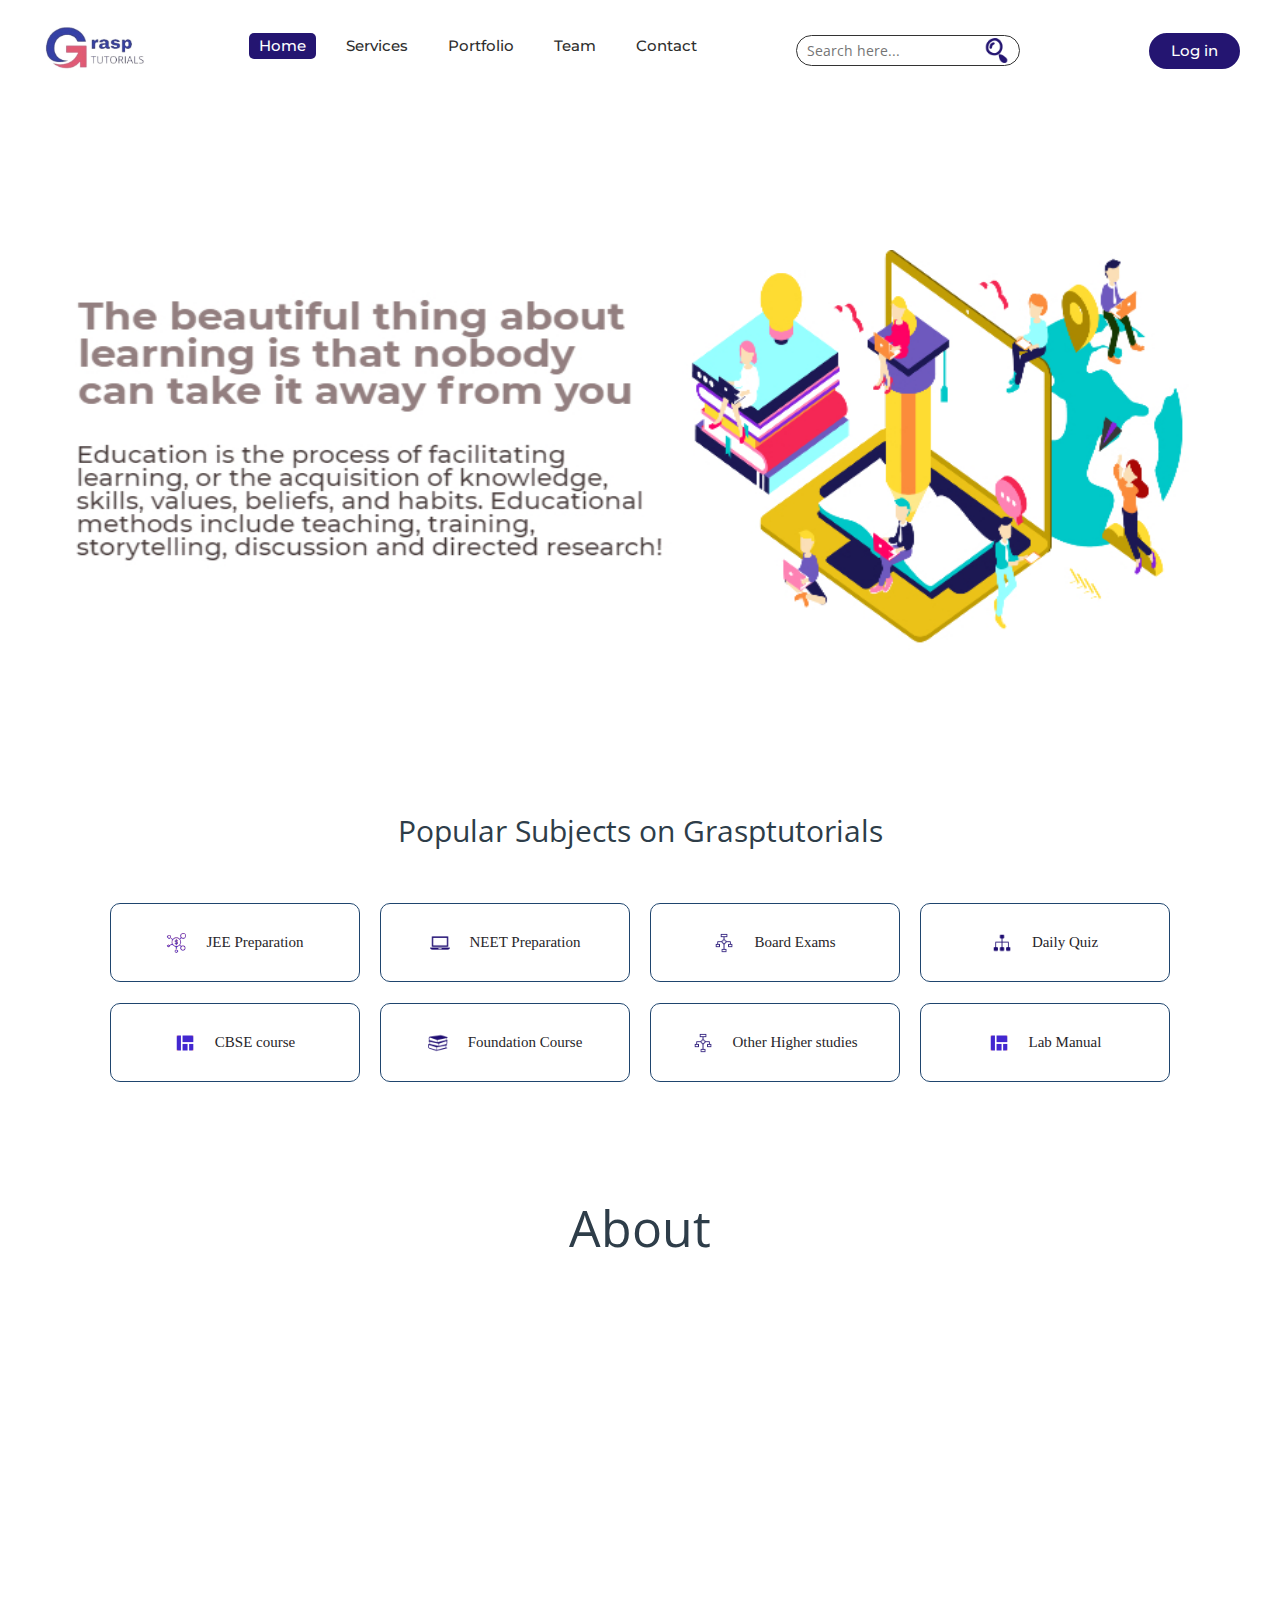
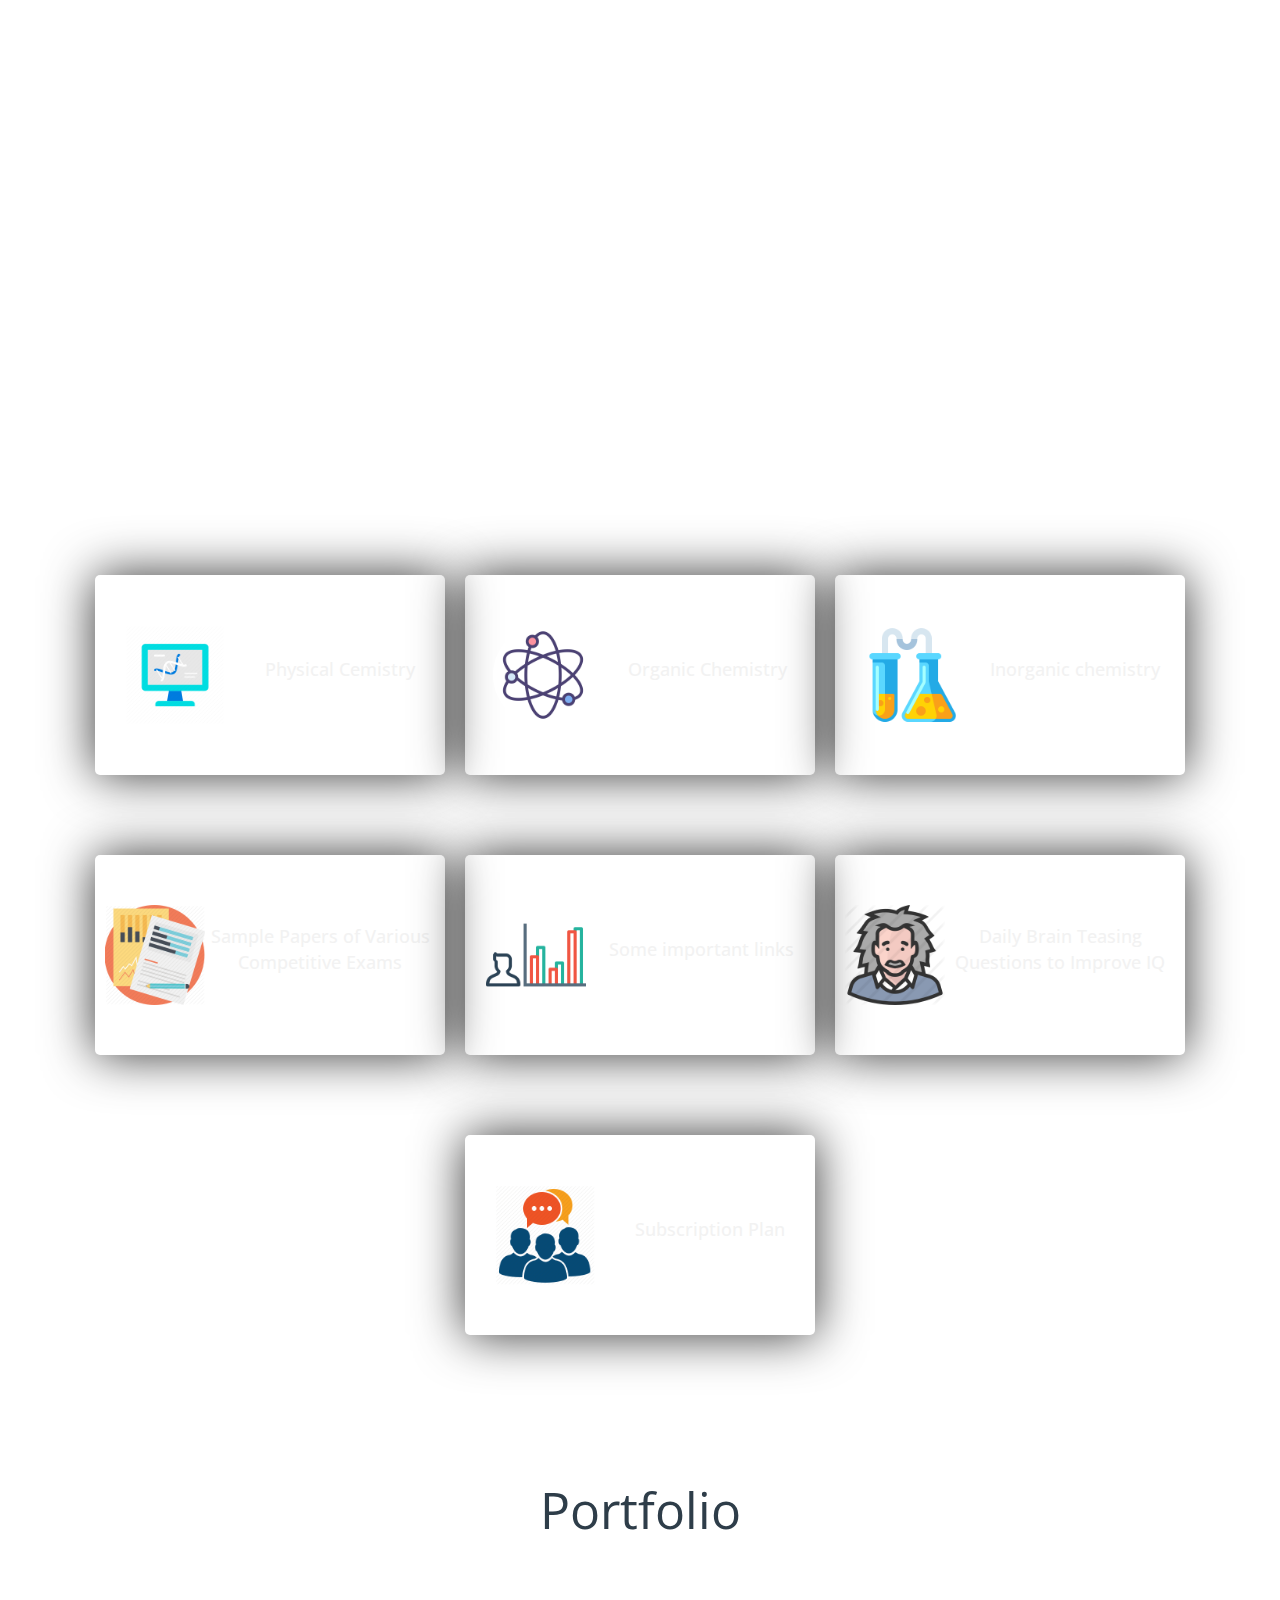
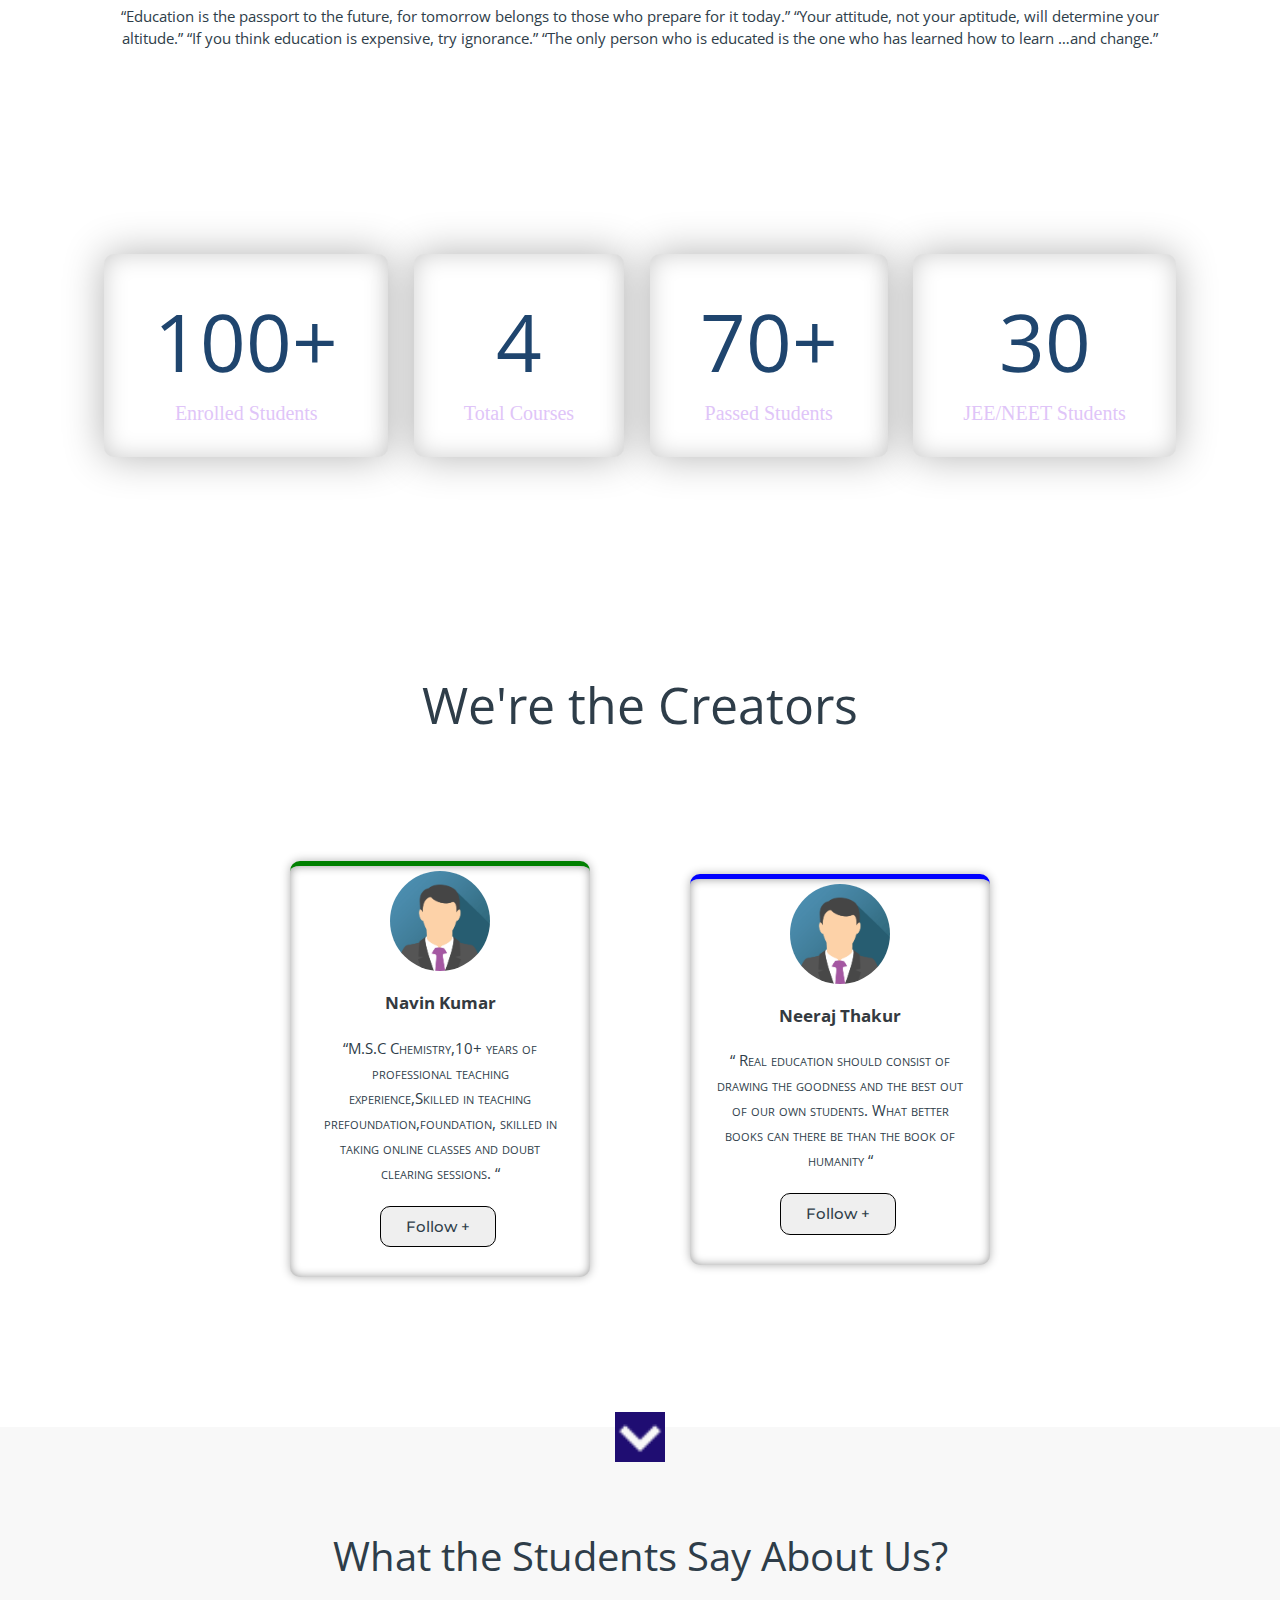
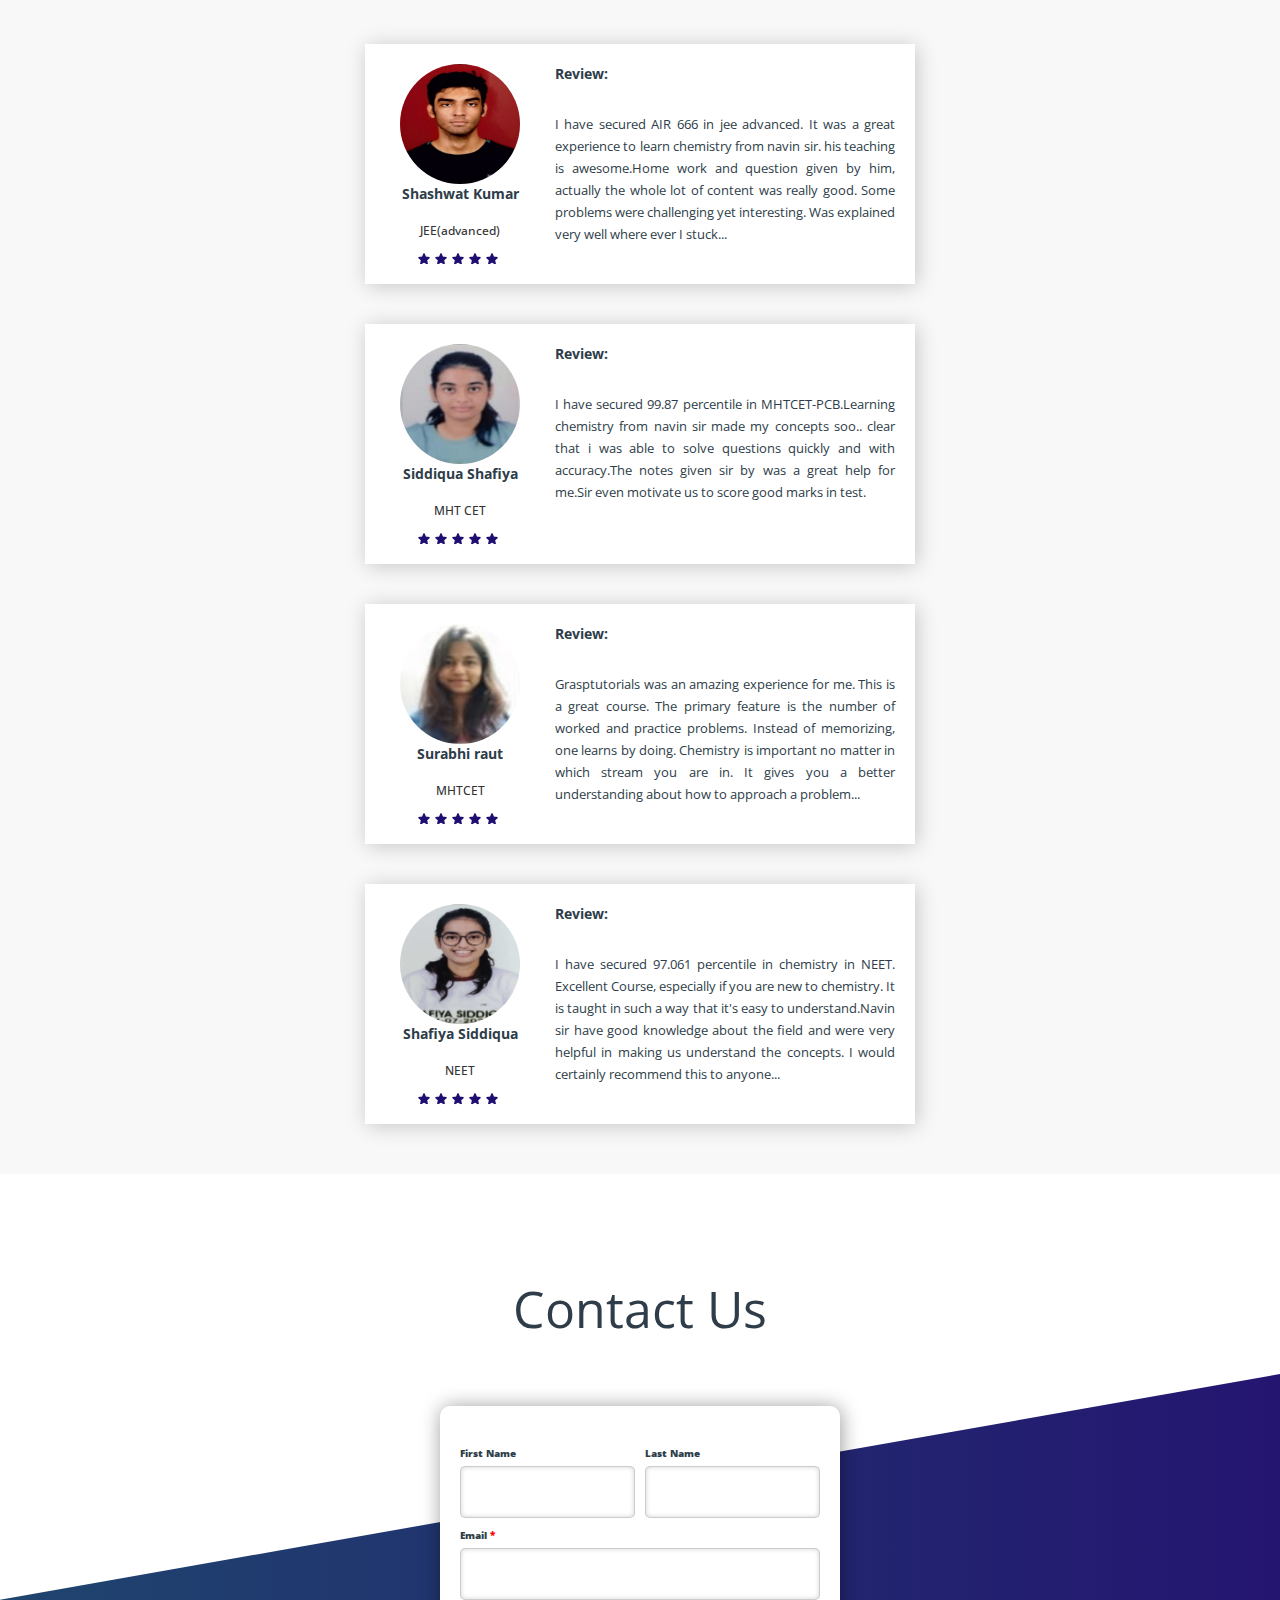
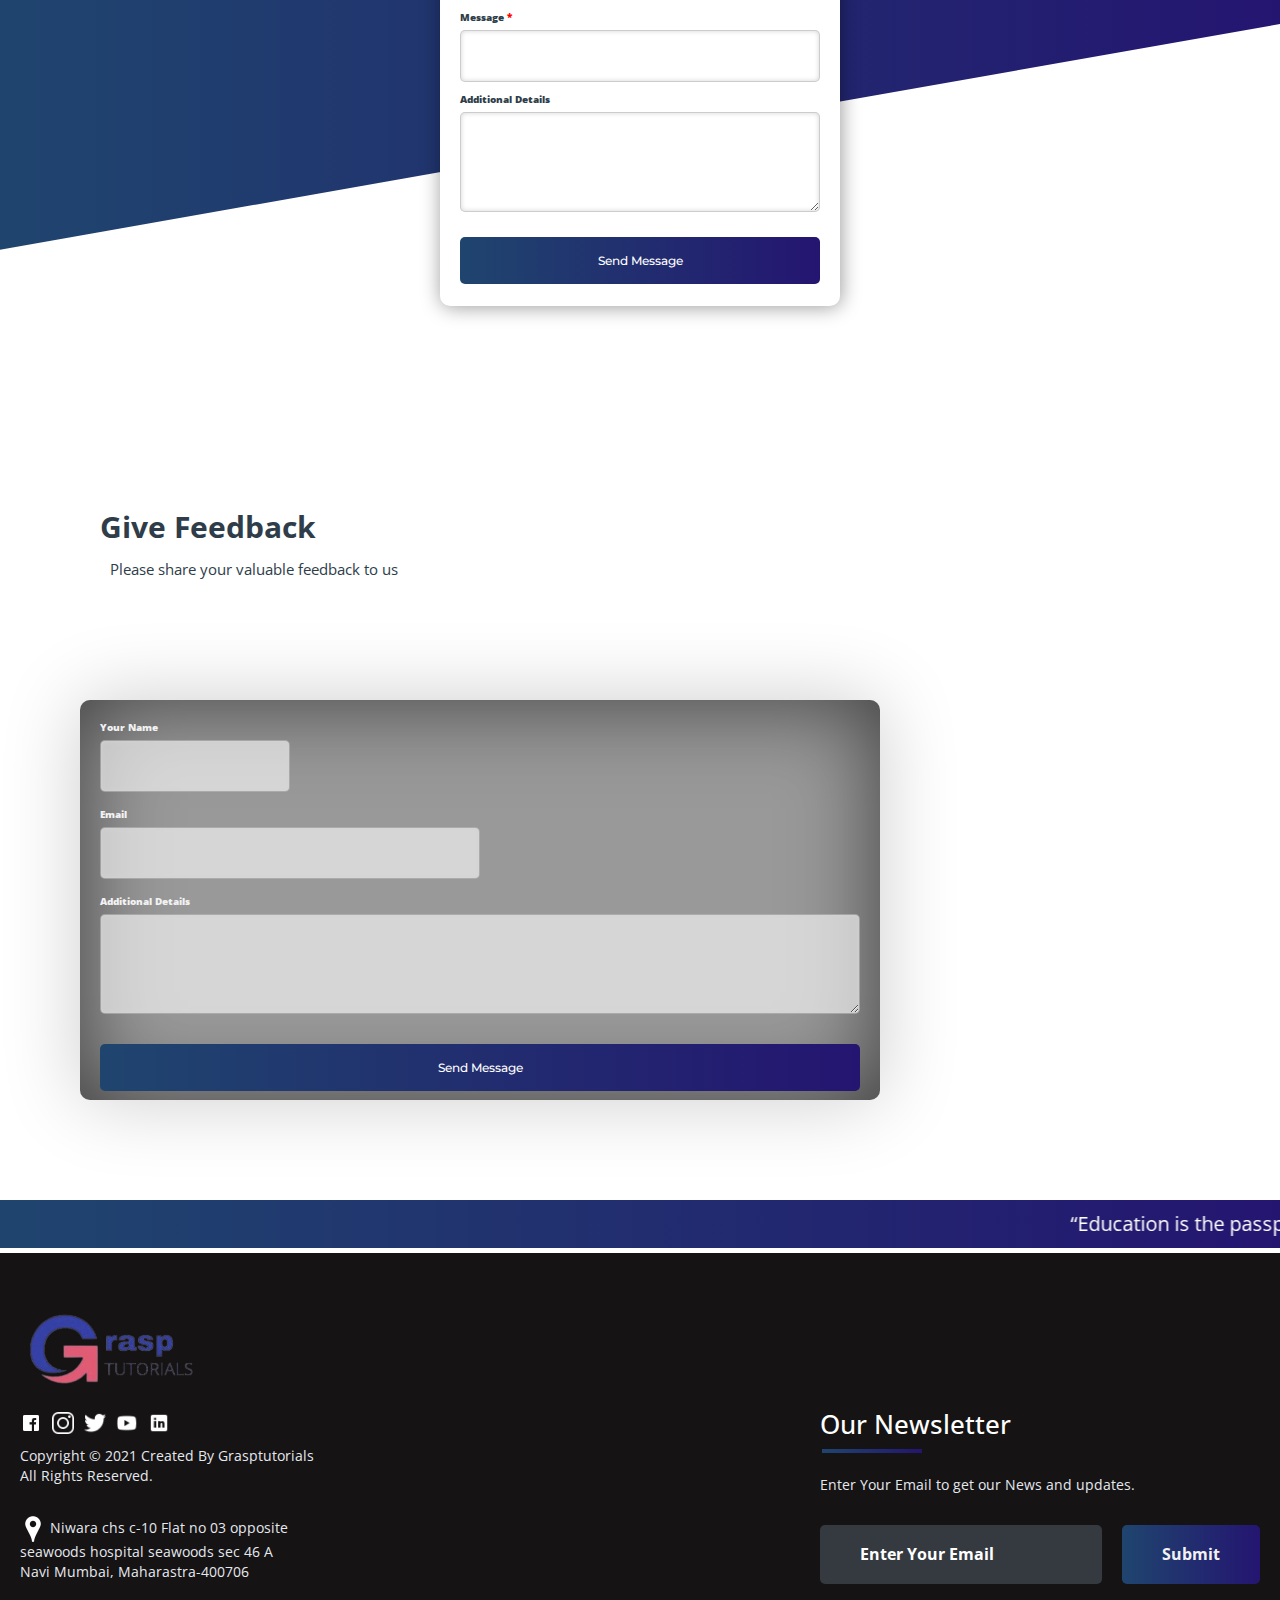
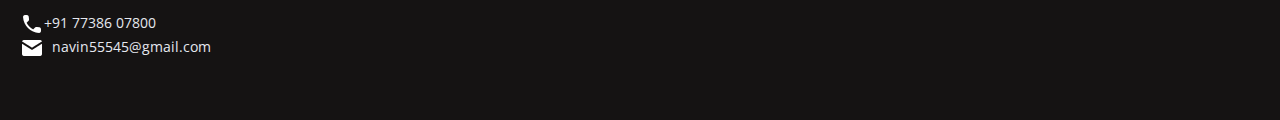
==== commit 1c9a839b: "rank poster changed" ====
--- a/index.html
+++ b/index.html
@@ -60,20 +60,22 @@
 				</div>
 			</div> -->
 
+			
+
 
 			<!-- <div class="svg-image"> -->
-				<div class="container" class = "slide" >
+				 <!-- <div class="container" class = "slide" >
 					<br>
-					<div id="myCarousel" class="carousel slide" data-ride="carousel">
+					<div id="myCarousel" class="carousel slide" data-ride="carousel"> -->
 					  <!-- Indicators -->
-					  <ol class="carousel-indicators">
+					  <!-- <ol class="carousel-indicators">
 						<li data-target="#myCarousel" data-slide-to="0" class="active"></li>
 						<li data-target="#myCarousel" data-slide-to="1"></li>
 					
-					  </ol>
+					  </ol> --> 
 				  
 					  <!-- Wrapper for slides -->
-					  <div class="carousel-inner" role="listbox" style="height: 450px;">
+					  <!-- <div class="carousel-inner" role="listbox" style="height: 450px;">
 				  
 						<div class="item active" style="height: 2300px;" >
 						  <img src="images/extra/svg2.jpg" alt="Chania" class="img-responsive visible-lg " >
@@ -89,10 +91,10 @@
 						</div>	
 				  
 						
-					  </div>
+					  </div> -->
 				  
 					  <!-- Left and right controls -->
-					  <a class="left carousel-control" href="#myCarousel" role="button" data-slide="prev">
+					  <!-- <a class="left carousel-control" href="#myCarousel" role="button" data-slide="prev">
 						<span class="glyphicon glyphicon-chevron-left" aria-hidden="true"></span>
 						<span class="sr-only">Previous</span>
 					  </a>
@@ -101,12 +103,12 @@
 						<span class="sr-only">Next</span>
 					  </a>
 					</div>
-				  </div>
+				  </div>  -->
 				  
 				
 				<!-- <img src="images/extra/svg1.jpg" alt="svg"> -->
 			<!-- </div> -->
-		</div>
+		<!-- </div> -->
 		<div class="side-menu" id="side-menu">
 			<div class="close" onclick="sideMenu(1)"><img src="images/icon/close2.png" style="background: #241571;" alt=""></div>
 			<div class="user">
@@ -124,8 +126,16 @@
 		</div>
 	<!-- </header> -->
 
+	
 
 <!-- Some Popular Subjects -->
+<div>
+<div class="maindiv">
+				
+</div>
+</div>
+<div class="rank">
+
 	<div class="title">
 		<span>Popular Subjects on Grasptutorials</span>
 	</div>
@@ -144,21 +154,24 @@
 		<div class="det det-last"><a href=""><img src="images/courses/projects1.png">Lab Manual</a></div>
 		</div>
 	</div>
+	</div>
+
+<!-- ABOUT -->
+<div class="diffSection" id="about_section">
+	<center><p style="font-size: 50px; padding: 100px">About</p></center>
+	<div class="about-content">
+			<div class="side-image">
+				<img class="sideImage" src="images/extra/e3.jpg">
+			</div>
+			<div class="side-text">
+				<h2>Why GraspTutorials? </h2>
+				<p>Education is the process of facilitating learning, or the acquisition of knowledge, skills, values, beliefs, and habits. Educational methods include teaching, training, storytelling, discussion and directed research.<br>We are team of Grasptutorials, teaching chemistry to students to succeed in their career and achieve there goals.<br> Our value system revolves around truth, transparency & commitment. Whatever we think, we say & whatever we say, we do. We present to you what we actually  are.</p>
+			</div>
+	</div>
+</div>
 
 	
-<!-- ABOUT -->
-	<div class="diffSection" id="about_section">
-		<center><p style="font-size: 50px; padding: 100px">About</p></center>
-		<div class="about-content">
-				<div class="side-image">
-					<img class="sideImage" src="images/extra/e3.jpg">
-				</div>
-				<div class="side-text">
-					<h2>Why GraspTutorials? </h2>
-					<p>Education is the process of facilitating learning, or the acquisition of knowledge, skills, values, beliefs, and habits. Educational methods include teaching, training, storytelling, discussion and directed research.<br>We are team of Grasptutorials, teaching chemistry to students to succeed in their career and achieve there goals.<br> Our value system revolves around truth, transparency & commitment. Whatever we think, we say & whatever we say, we do. We present to you what we actually  are.</p>
-				</div>
-		</div>
-	</div>
+
 
 	<!-- SERVICES -->
 <div class="service-swipe" style="margin-top: 10%;">
--- a/style.css
+++ b/style.css
@@ -925,9 +925,55 @@
 
 }
 
-/* @media (max-width: 479px){
-
-} */
+@media screen and (min-width: 1000px) {
+
+ .maindiv{
+	 width:90% ;
+	 height: 400px;
+	 position: absolute;
+	 left: 50%;
+	 top: 50%;
+	 transform: translate(-50% , -50%);
+	 background-image: url('images/extra/svg2.jpg');
+	 background-size: 100% 100%;
+	 box-shadow: 1px 2px 10px 10px white;
+	 animation:slider 20s infinite linear ;
+    }
+@keyframes slider{
+
+	0%{ background-image: url( 'images/extra/svg2.jpg'); background-size: 100% 100%;}
+	
+	50% {background-image: url('images/extra/rank_poster (1).jpg' ); background-size: 100% 100%; } 
+}
+}
+@media (max-width: 479px){
+
+
+		.maindiv{
+			width:90% ;
+			height: 400px;
+			position: absolute;
+			left: 50%;
+			top: 50%;
+			transform: translate(-50% , -50%);
+			background-image: url('images/extra/svg21.jpg');
+			background-size: 100% 100%;
+			box-shadow: 1px 2px 10px 10px white;
+			animation:slider 20s infinite linear ;
+		   }
+	   @keyframes slider{
+	   
+		   0%{ background-image: url( 'images/extra/svg21.jpg'); background-size: 100% 100%;}
+		   
+		   50% {background-image: url('images/extra/AIR-6661.png' ); background-size: 100% 100%; } 
+	   }
+
+	   .rank{
+		   margin-top: 450px;
+
+	   }
+
+} 
 
 /* @media screen and (min-width: 900px ) and (max-width:1280px) { */
 /* .slide{ 
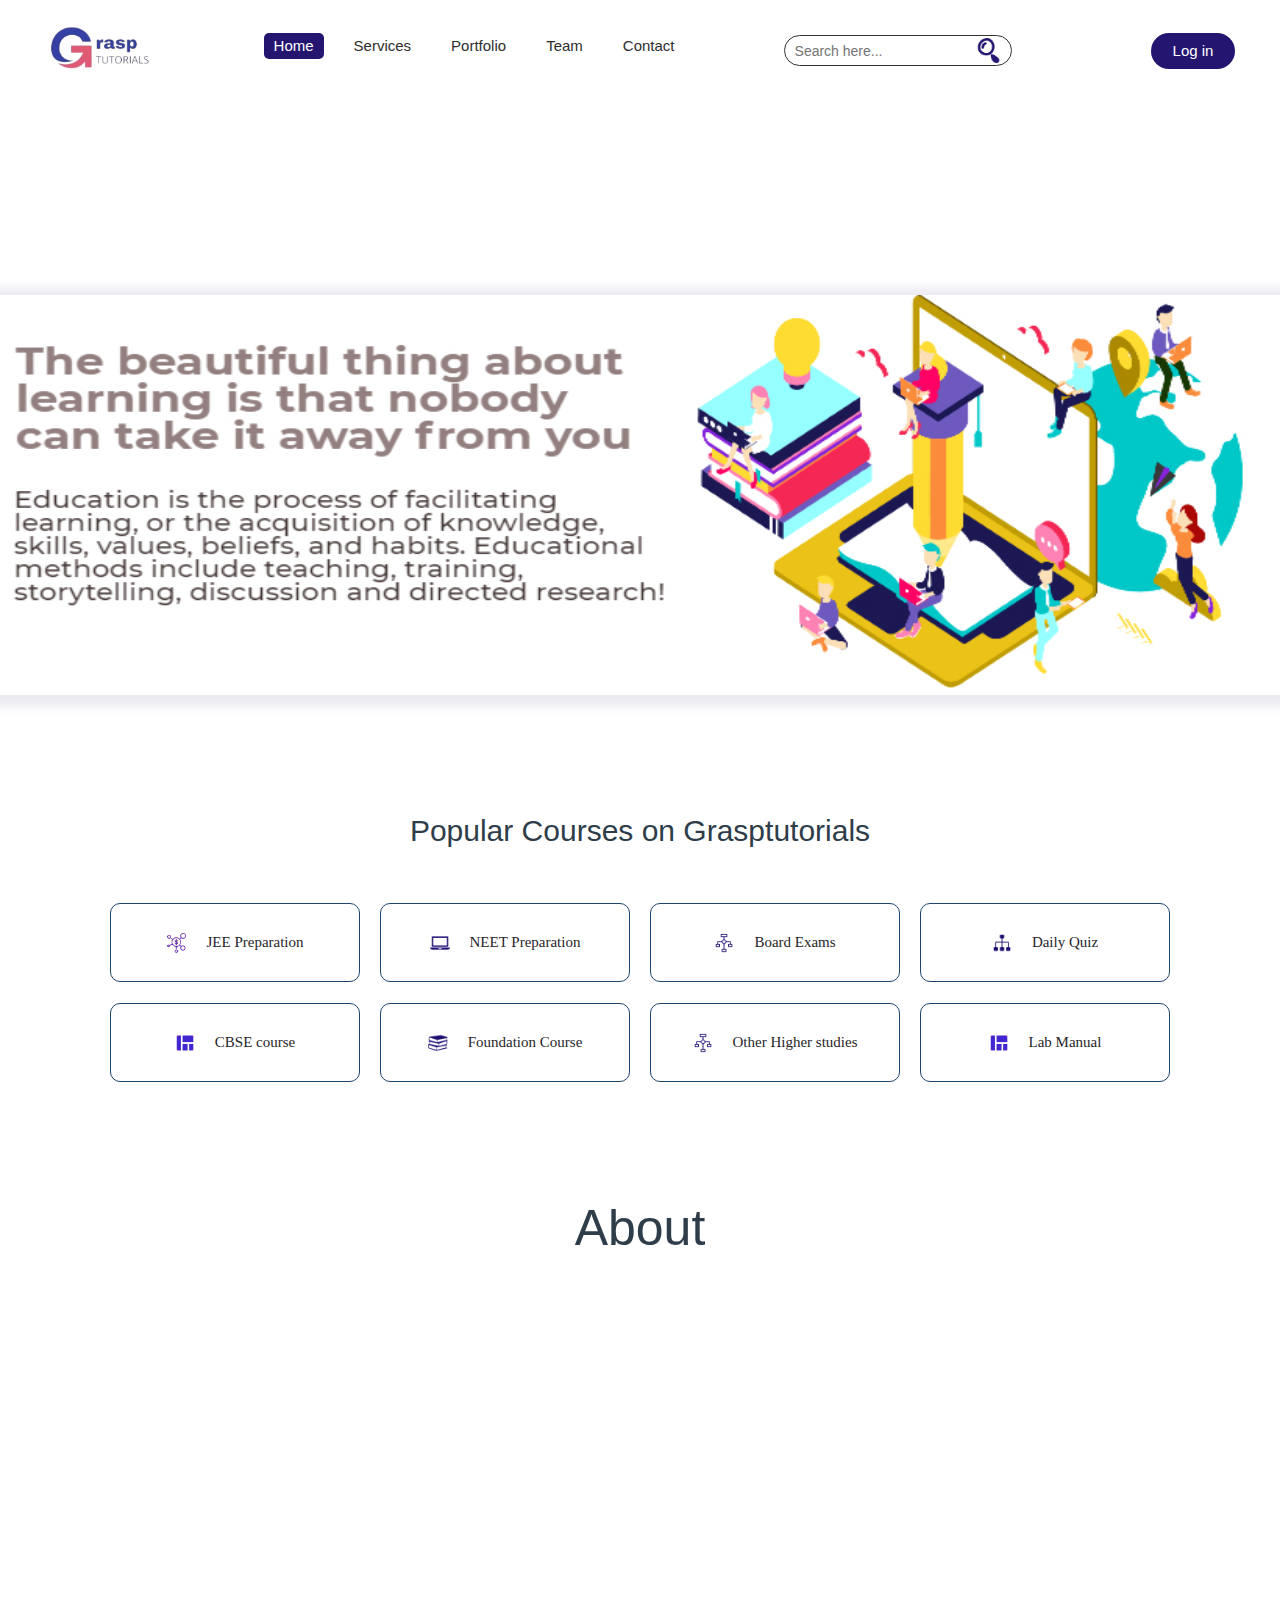
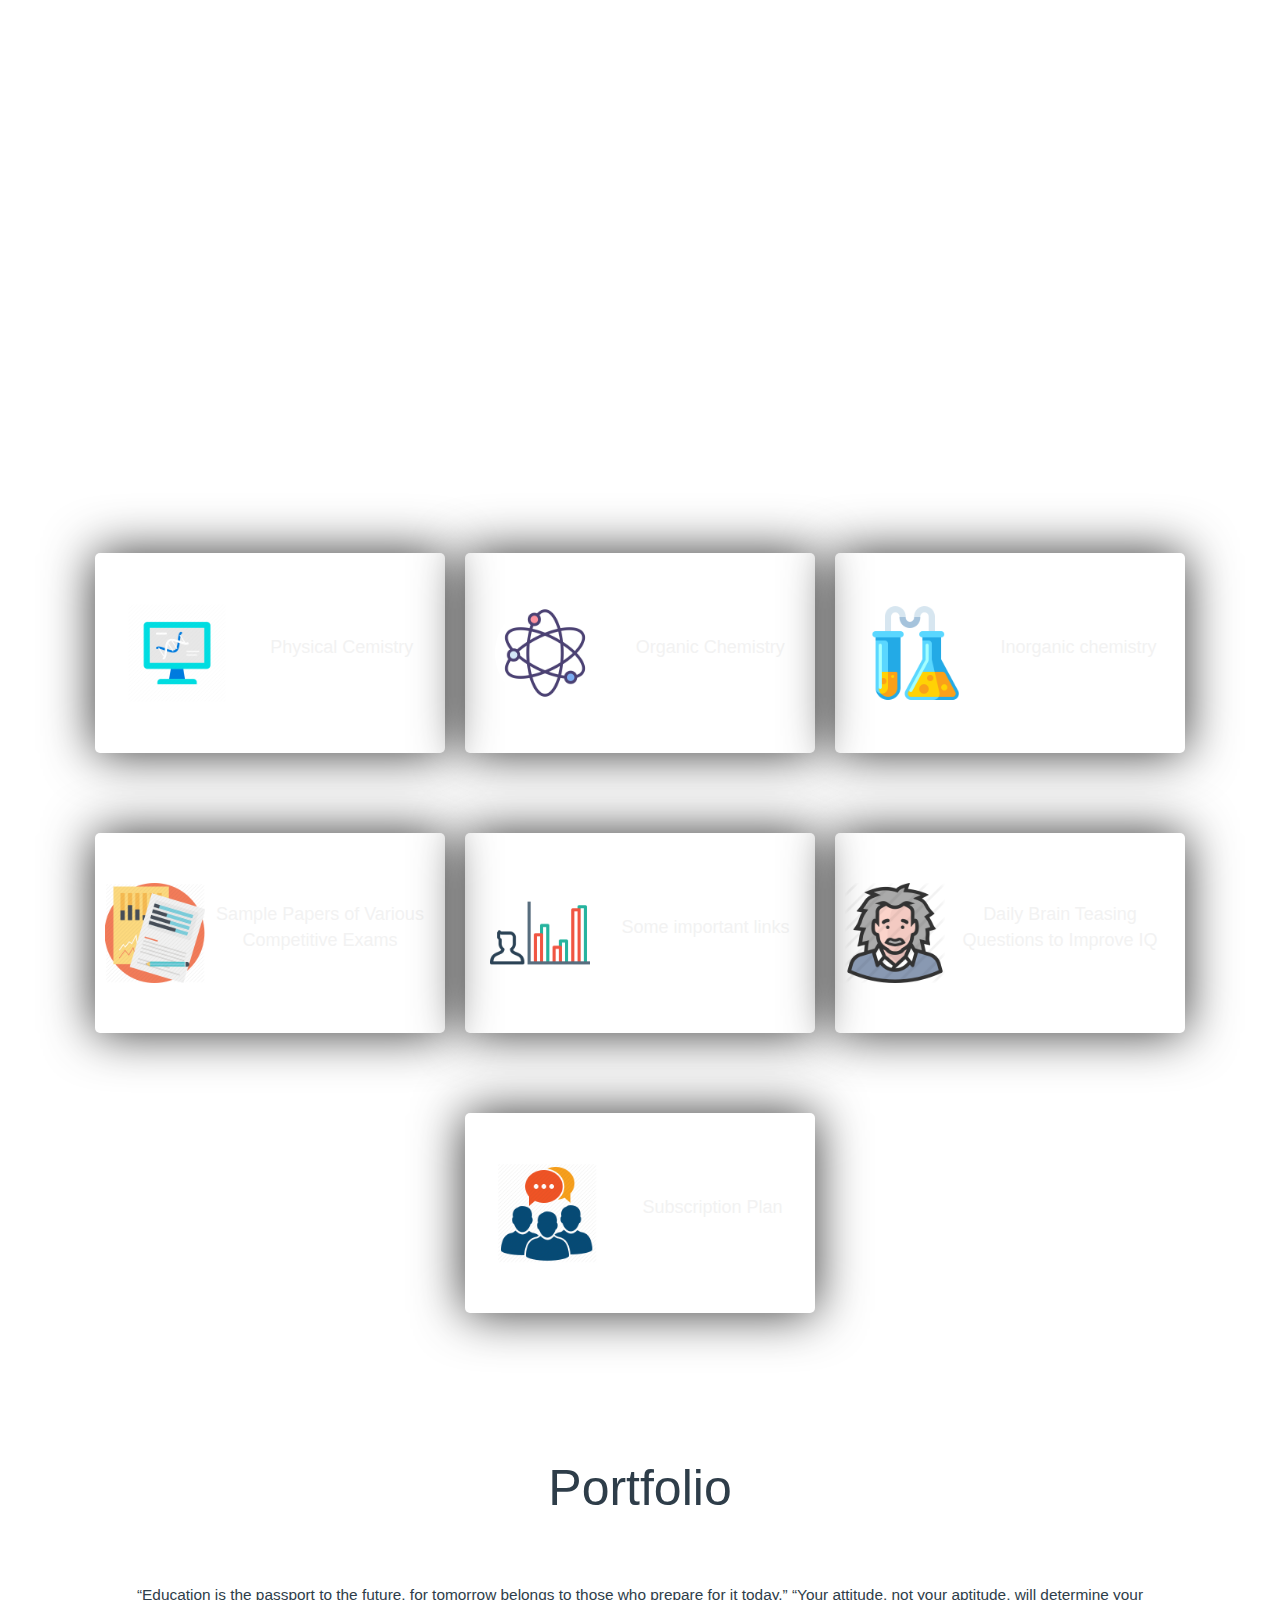
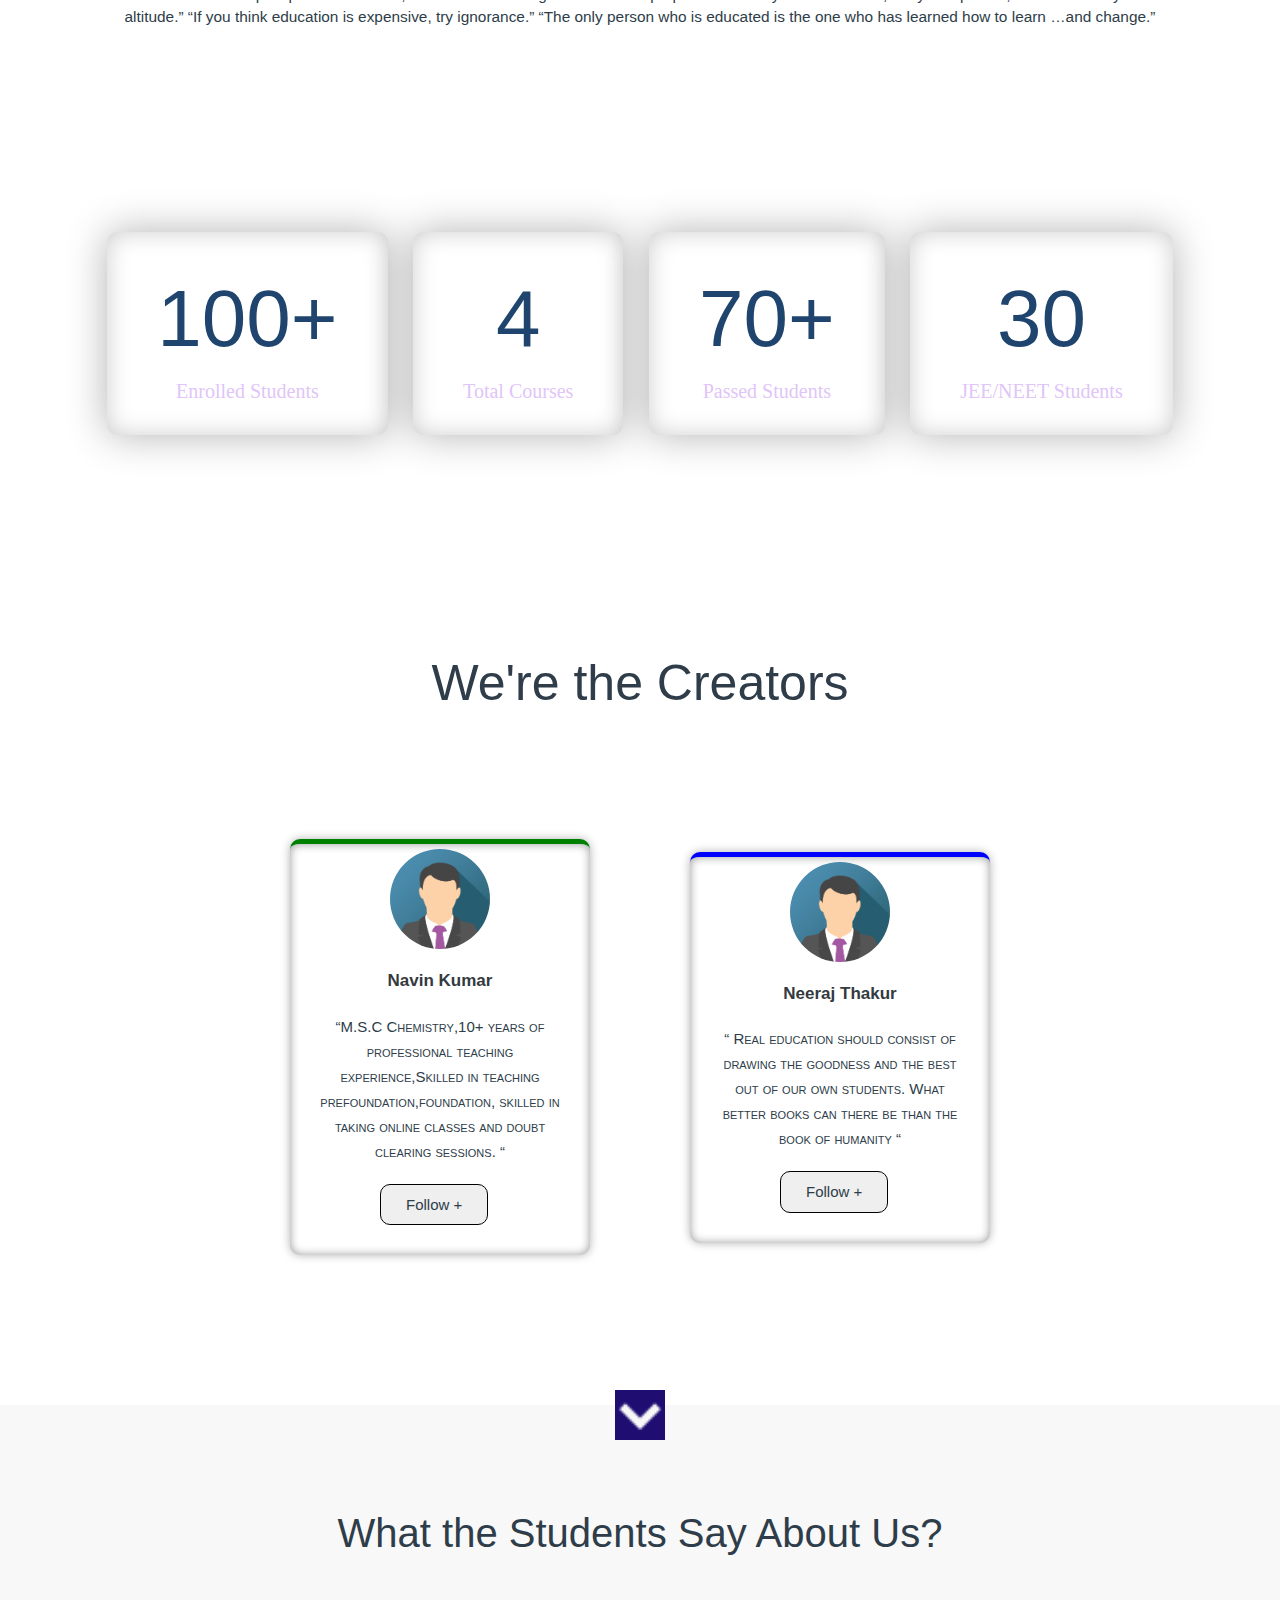
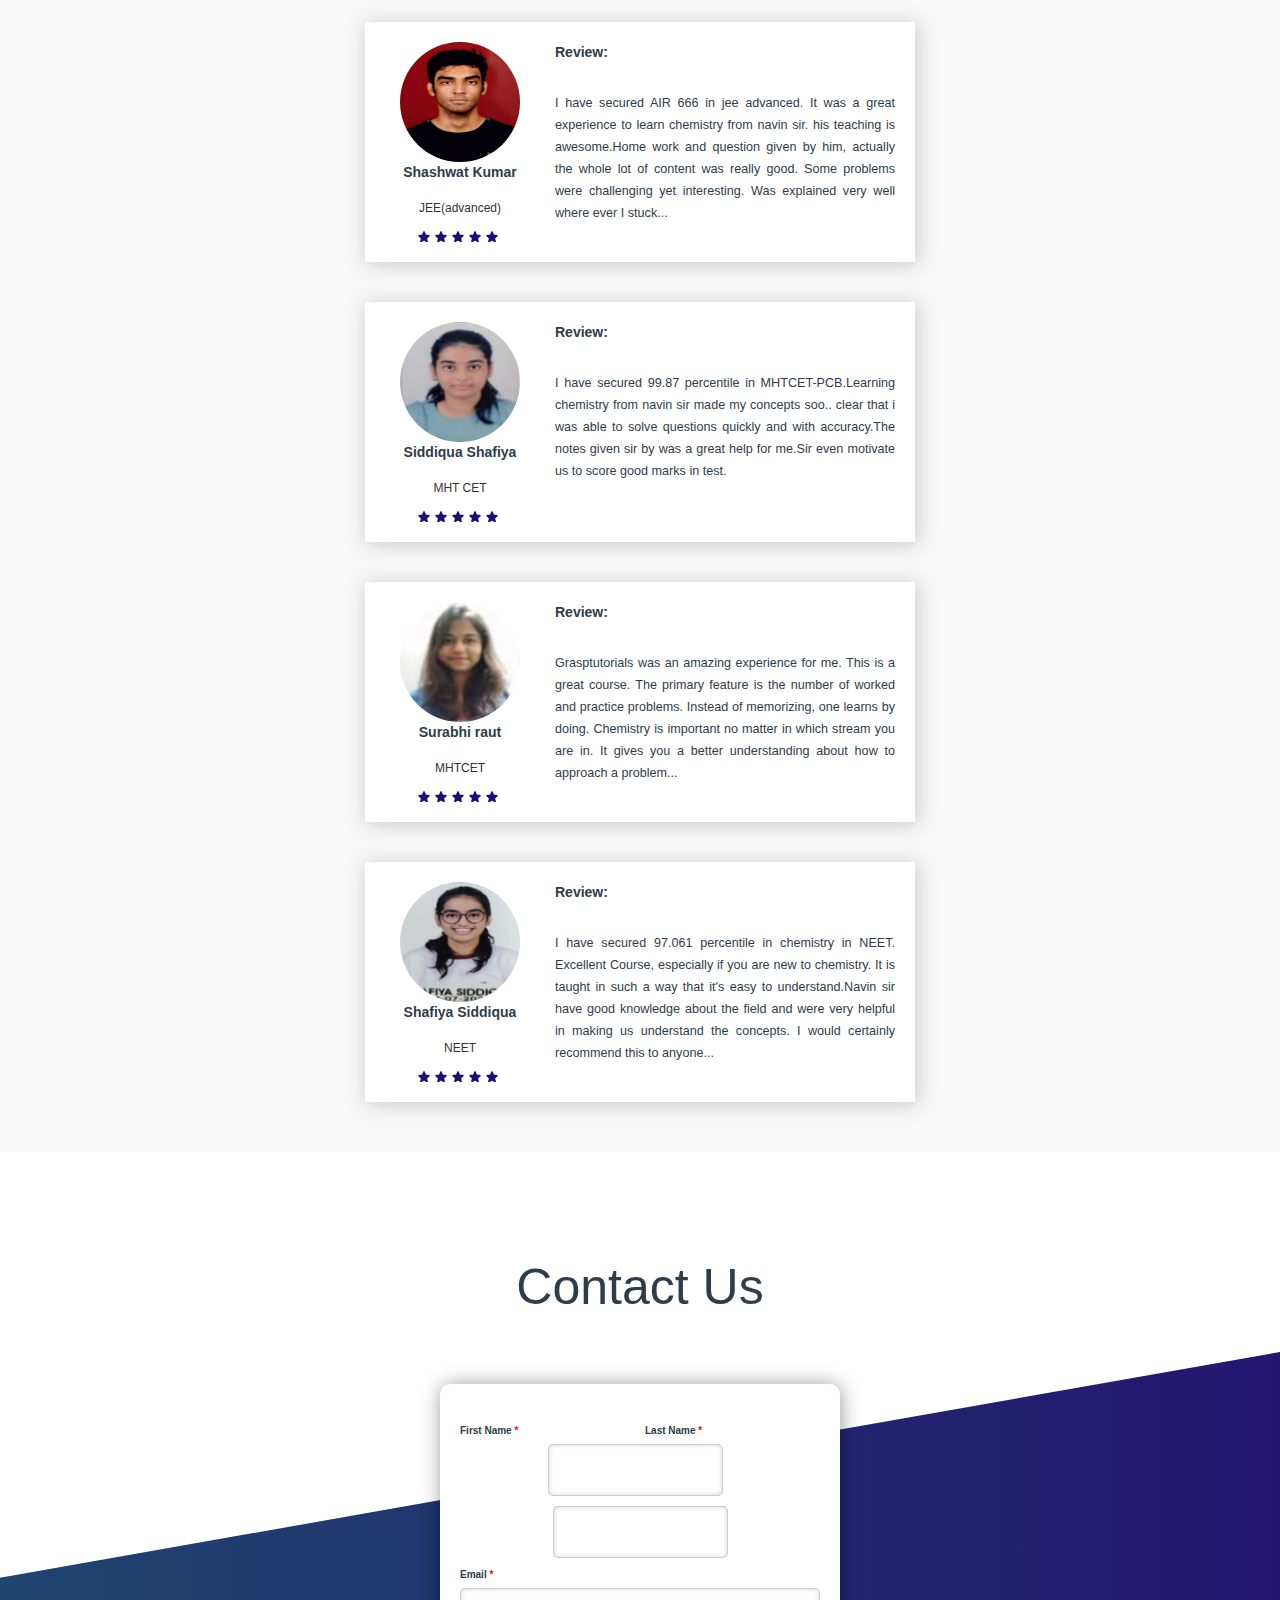
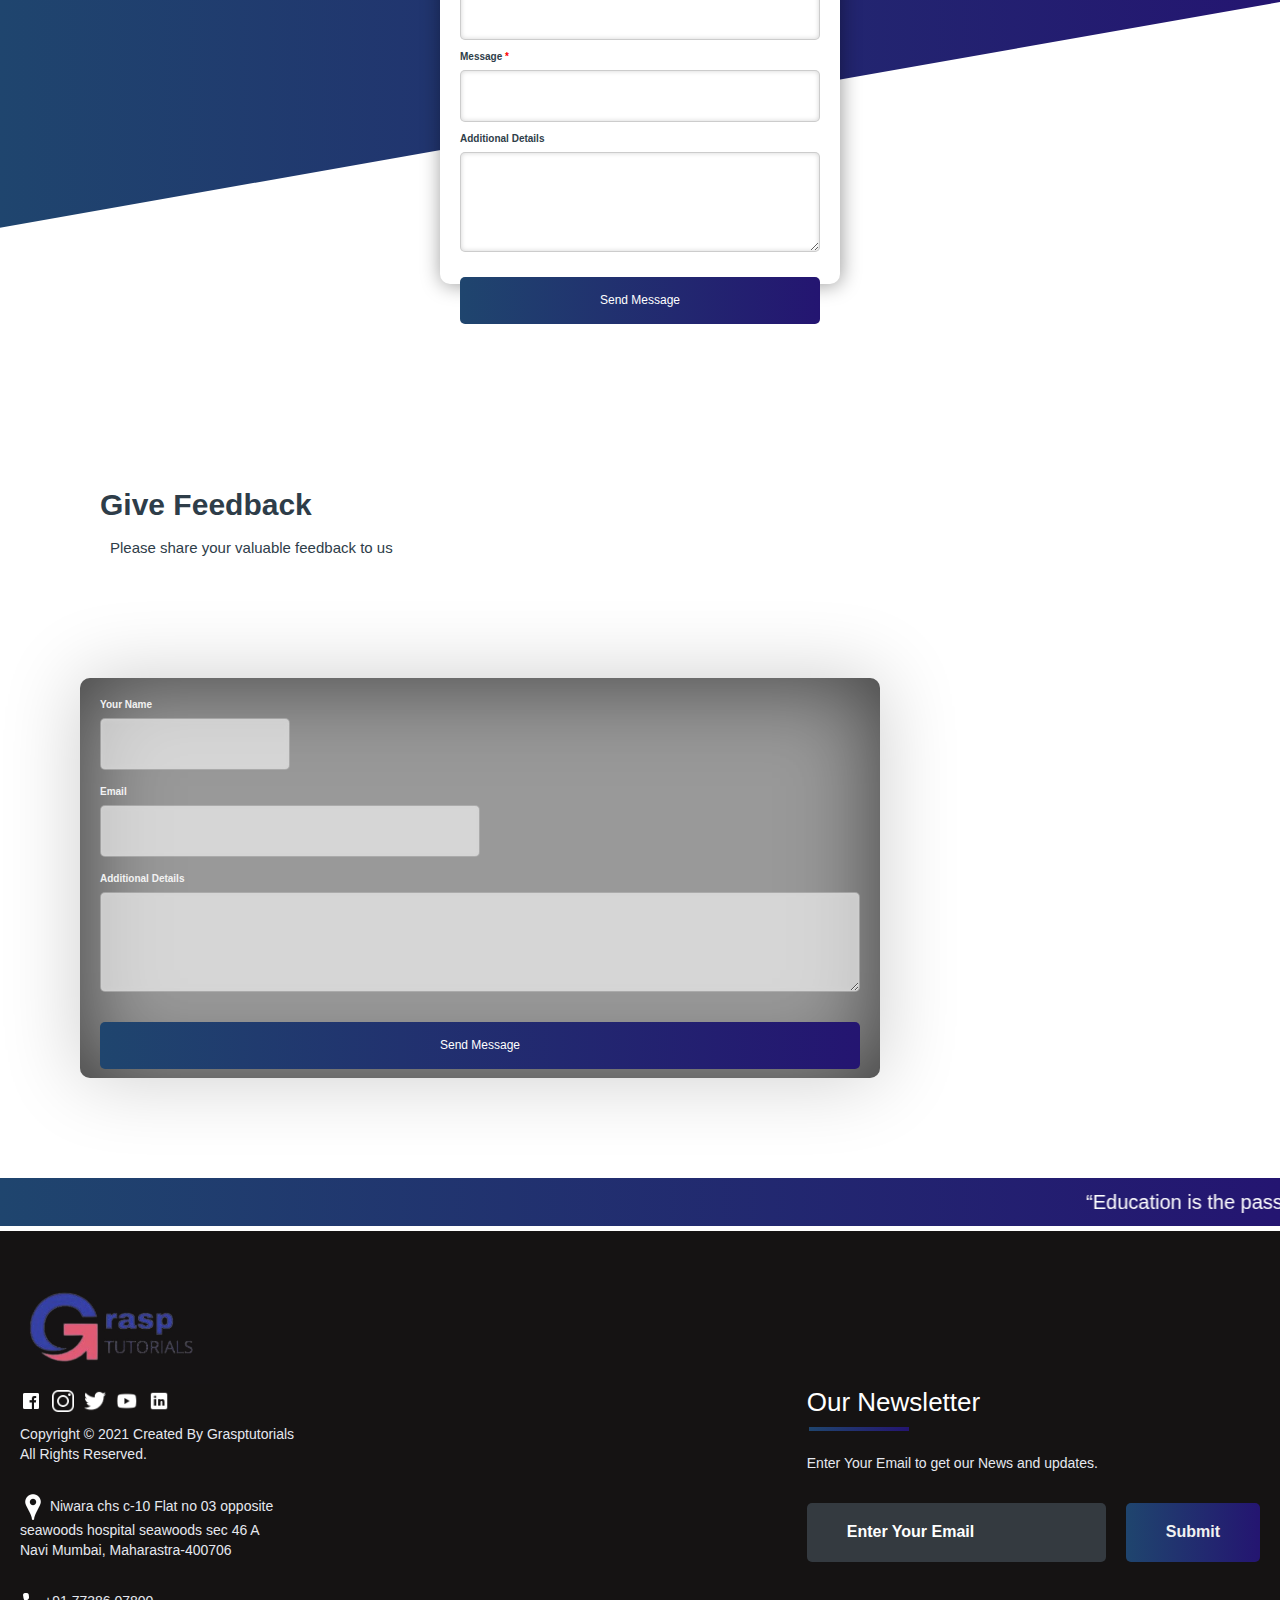
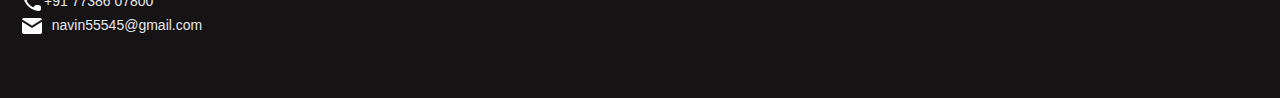
==== commit 0aad46ae: "font" ====
--- a/index.html
+++ b/index.html
@@ -137,7 +137,7 @@
 <div class="rank">
 
 	<div class="title">
-		<span>Popular Subjects on Grasptutorials</span>
+		<span>Popular Courses on Grasptutorials</span>
 	</div>
 	<br><br>
 	<div class="course">
@@ -383,14 +383,16 @@
 
 <!-- CONTACT US -->
 <div class="diffSection" id="contactus_section" >
-	<center><p style="font-size: 50px; padding: 100px">Contact Us</p></center>
+	<center><p class="us">Contact Us</p></center>
 	<div class="csec"></div>
 	<div class="back-contact">
 		<div class="cc">
 		<form action="contact.php" method="post" >
-			<label>First Name <span class="imp"></span></label><label style="margin-left: 185px">Last Name <span class="imp"></span></label><br>
+			<label>First Name <span class="imp">*</span></label>
+			<label  class="lname">Last Name <span class="imp">*</span></label><br>
 			<center>
-			<input type="text" name="fname" style="margin-right: 10px; width: 175px" required="required"><input type="text" name="lname" style="width: 175px" required="required"><br>
+			<input type="text" name="fname" style="margin-right: 10px; width: 175px" required="required">
+			<input type="text" name="lname" style="width: 175px" required="required"><br>
 			</center>
 			<label>Email <span class="imp">*</span></label><br>
 			<input type="email" name="Email" style="width: 100%" required="required"><br>
--- a/style.css
+++ b/style.css
@@ -1,6 +1,6 @@
-@import url('https://fonts.googleapis.com/css?family=Montserrat:500&display=swap');
+/* @import url('https://fonts.googleapis.com/css?family=Montserrat:500&display=swap');
 @import url('https://fonts.googleapis.com/css?family=Dancing+Script&display=swap');
-@import url('https://fonts.googleapis.com/css?family=Open+Sans&display=swap');
+@import url('https://fonts.googleapis.com/css?family=Open+Sans&display=swap'); */
 
 * {
 	box-sizing: border-box;
@@ -569,7 +569,14 @@
 	font-weight: 600;
 }
 .imp {
+
 	color: red;
+}
+.lname{
+	margin-left: 185px
+}
+.us{
+	font-size: 50px; padding: 100px
 }
 form textarea {
 	width: 100%;
@@ -928,16 +935,17 @@
 @media screen and (min-width: 1000px) {
 
  .maindiv{
-	 width:90% ;
+	 width:100% ;
 	 height: 400px;
 	 position: absolute;
 	 left: 50%;
-	 top: 50%;
+	 top: 55%;
+	 bottom: 10%;
 	 transform: translate(-50% , -50%);
 	 background-image: url('images/extra/svg2.jpg');
 	 background-size: 100% 100%;
-	 box-shadow: 1px 2px 10px 10px white;
-	 animation:slider 20s infinite linear ;
+	 box-shadow: 1px 2px 10px 10px rgb(236, 234, 241);
+	 animation:slider 16s infinite alternate ;
     }
 @keyframes slider{
 
@@ -947,6 +955,29 @@
 }
 }
 @media (max-width: 479px){
+	.lname{
+		margin-left: 185px;
+	}
+	.csec {
+		background: linear-gradient(to right, #1F456E, #241571);
+		background-attachment: fixed; 
+		position: absolute;
+		width: 100%;
+		height: 250px;
+		top: 120px;
+		content: '';
+		transform-origin: top right;
+		transform: skewY(-10deg);
+		z-index: -1;
+	}
+
+	.us{
+		font-size: 30px; 
+		padding: 100px;
+	
+		
+
+	}
 
 
 		.maindiv{
@@ -958,8 +989,8 @@
 			transform: translate(-50% , -50%);
 			background-image: url('images/extra/svg21.jpg');
 			background-size: 100% 100%;
-			box-shadow: 1px 2px 10px 10px white;
-			animation:slider 20s infinite linear ;
+			box-shadow: 1px 2px 10px 10px rgb(224, 226, 230);
+			animation:slider 16s infinite alternate ;
 		   }
 	   @keyframes slider{
 	   
